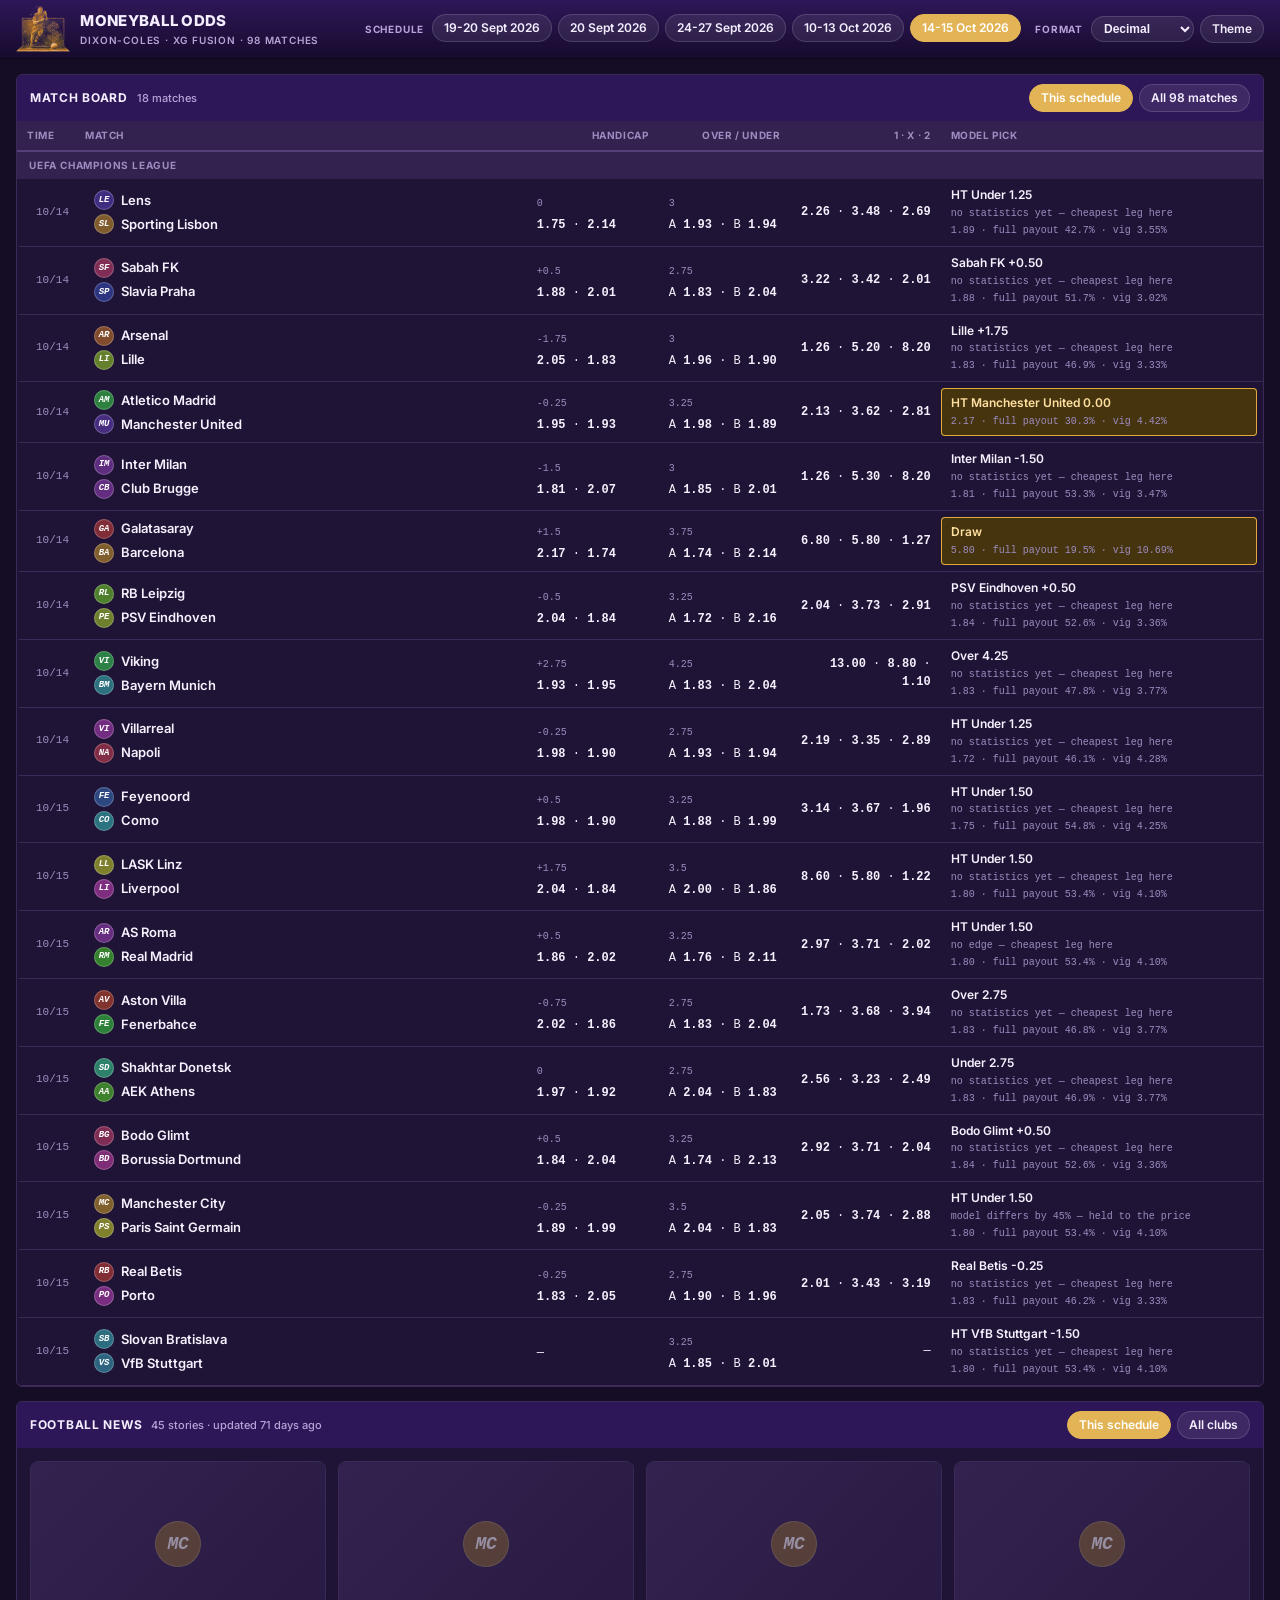
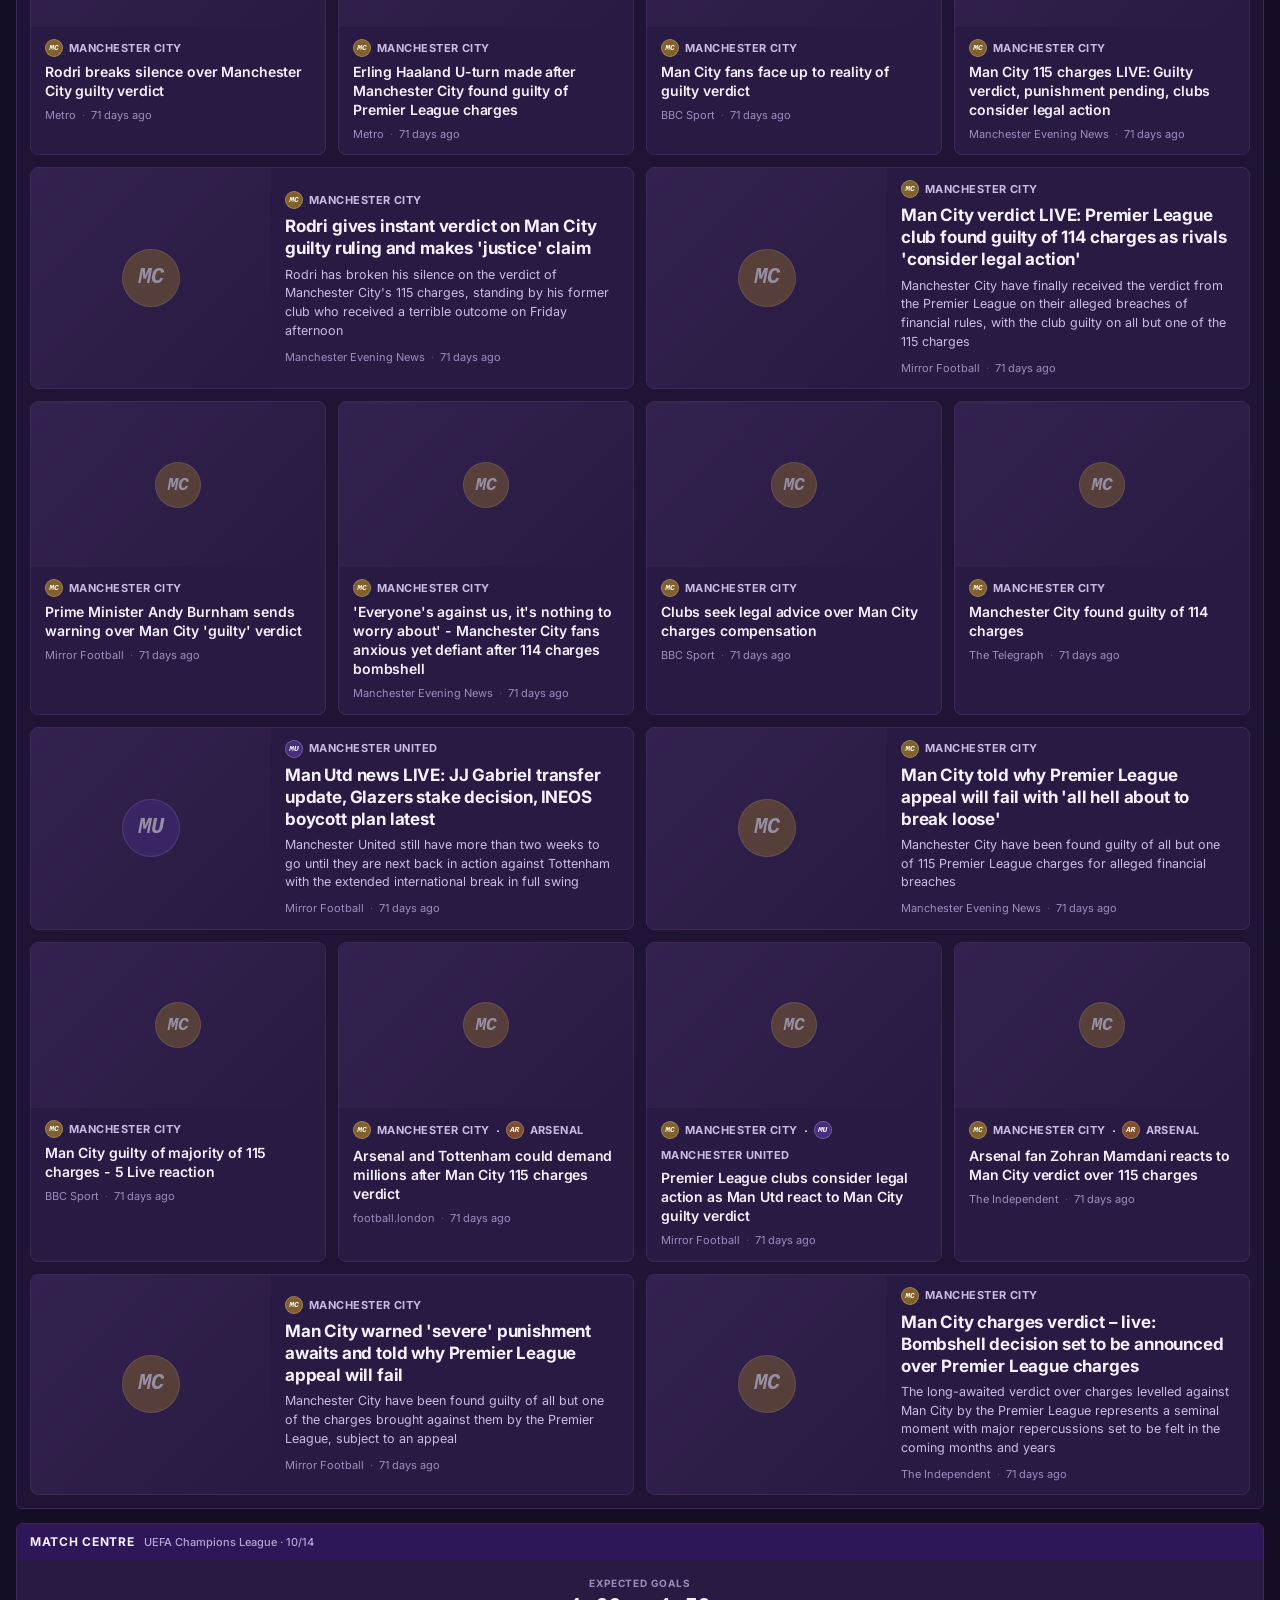
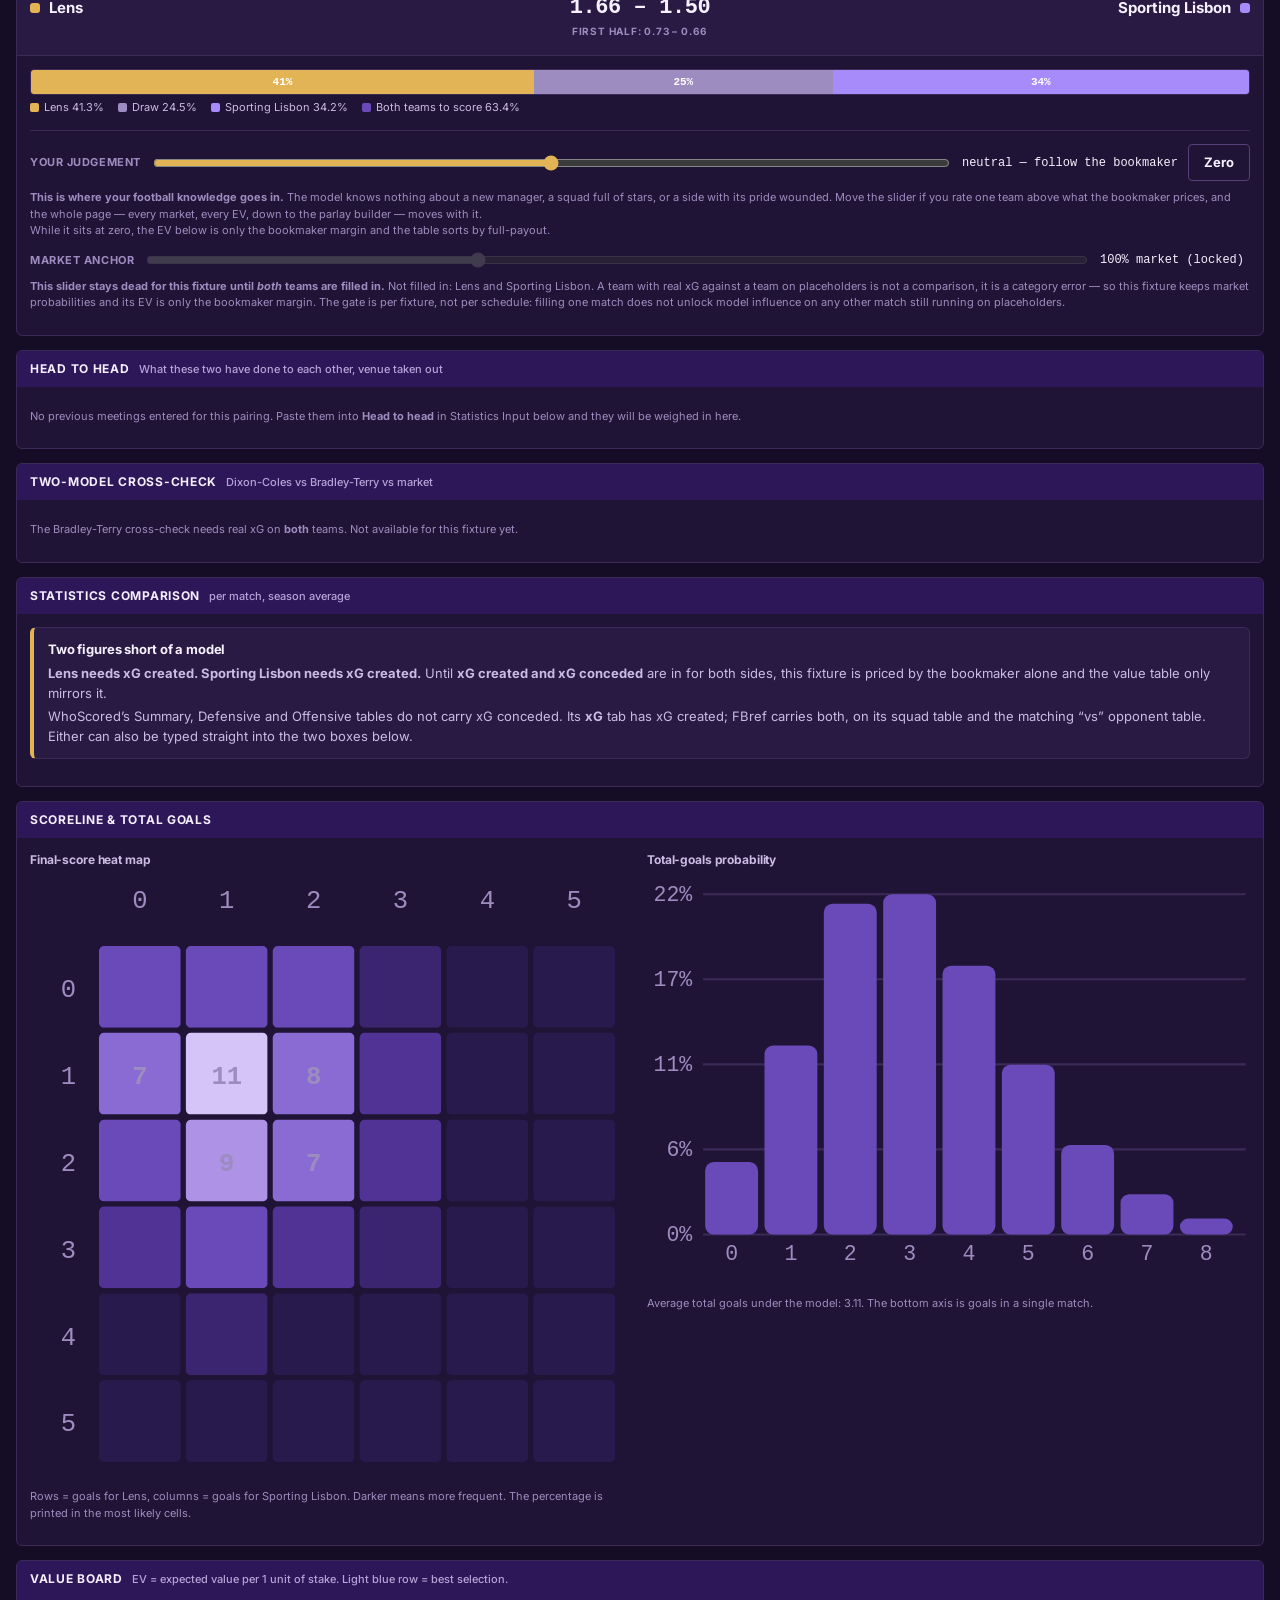
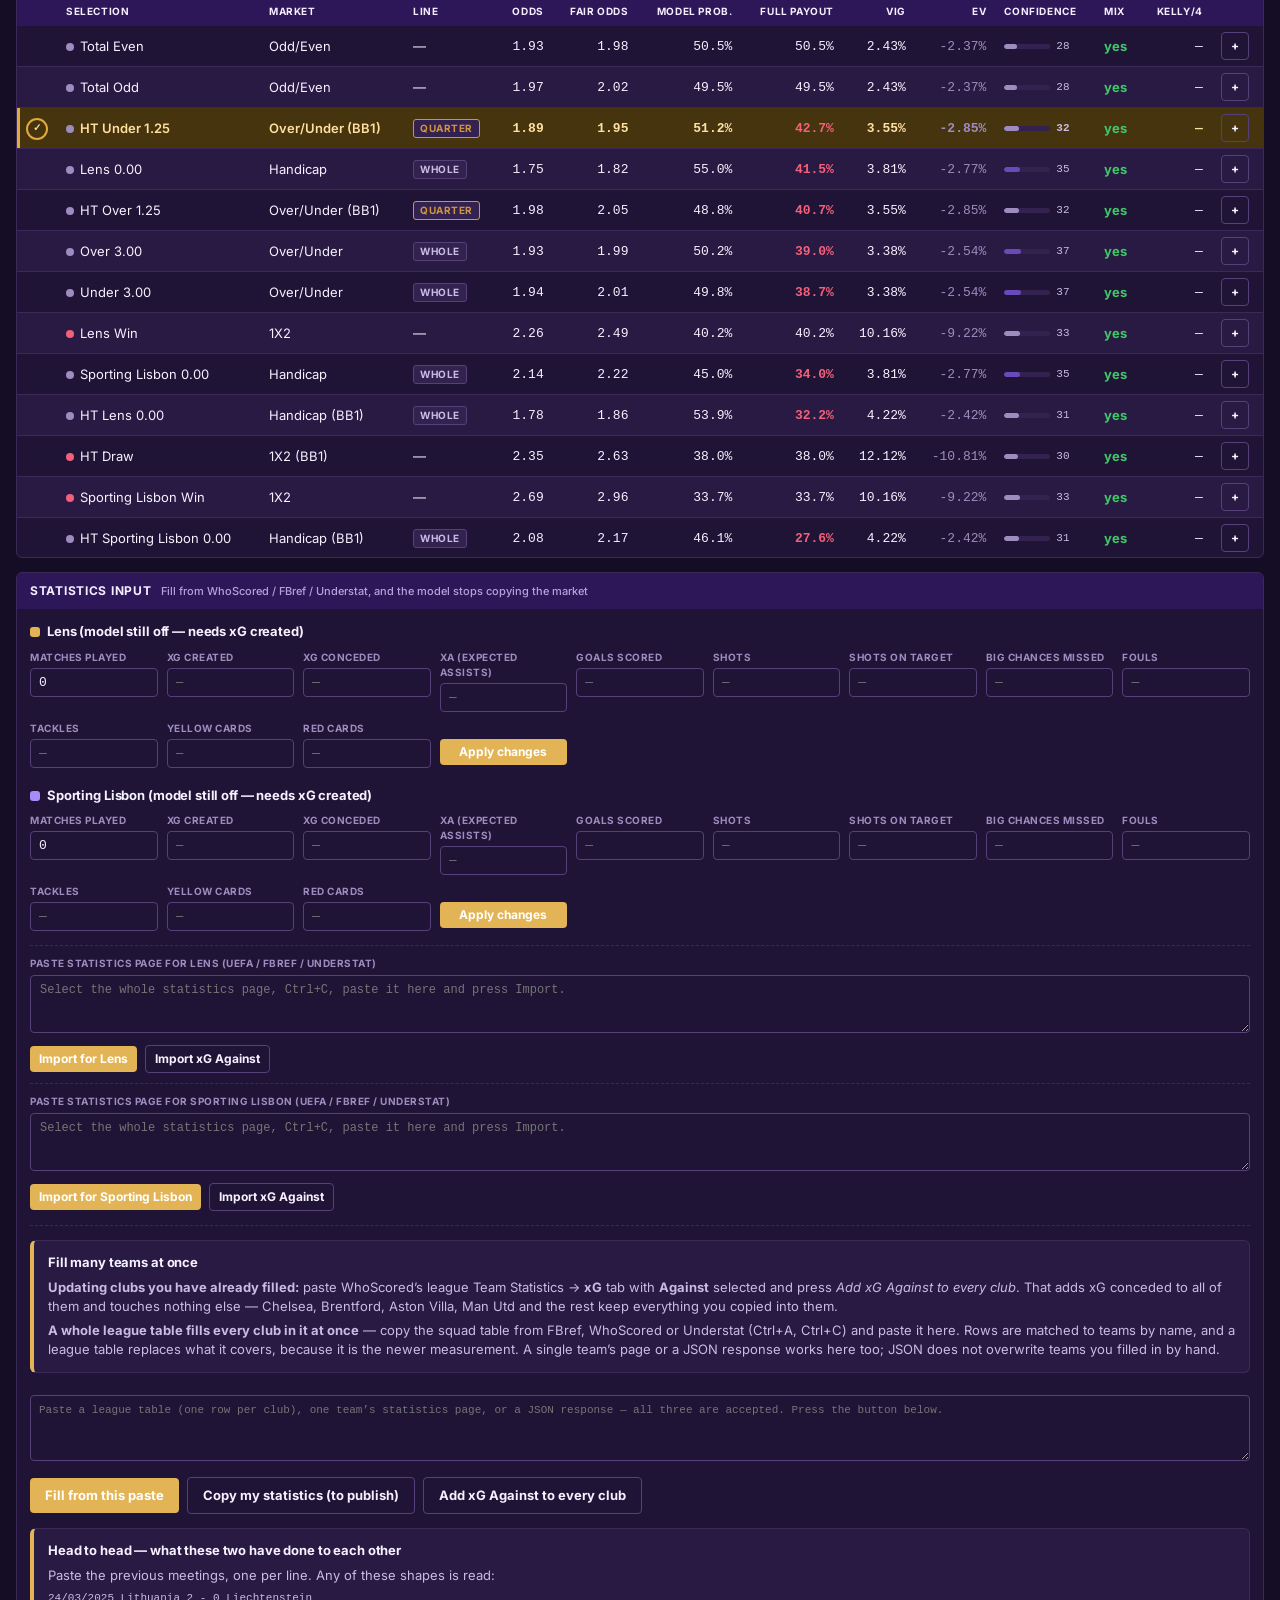
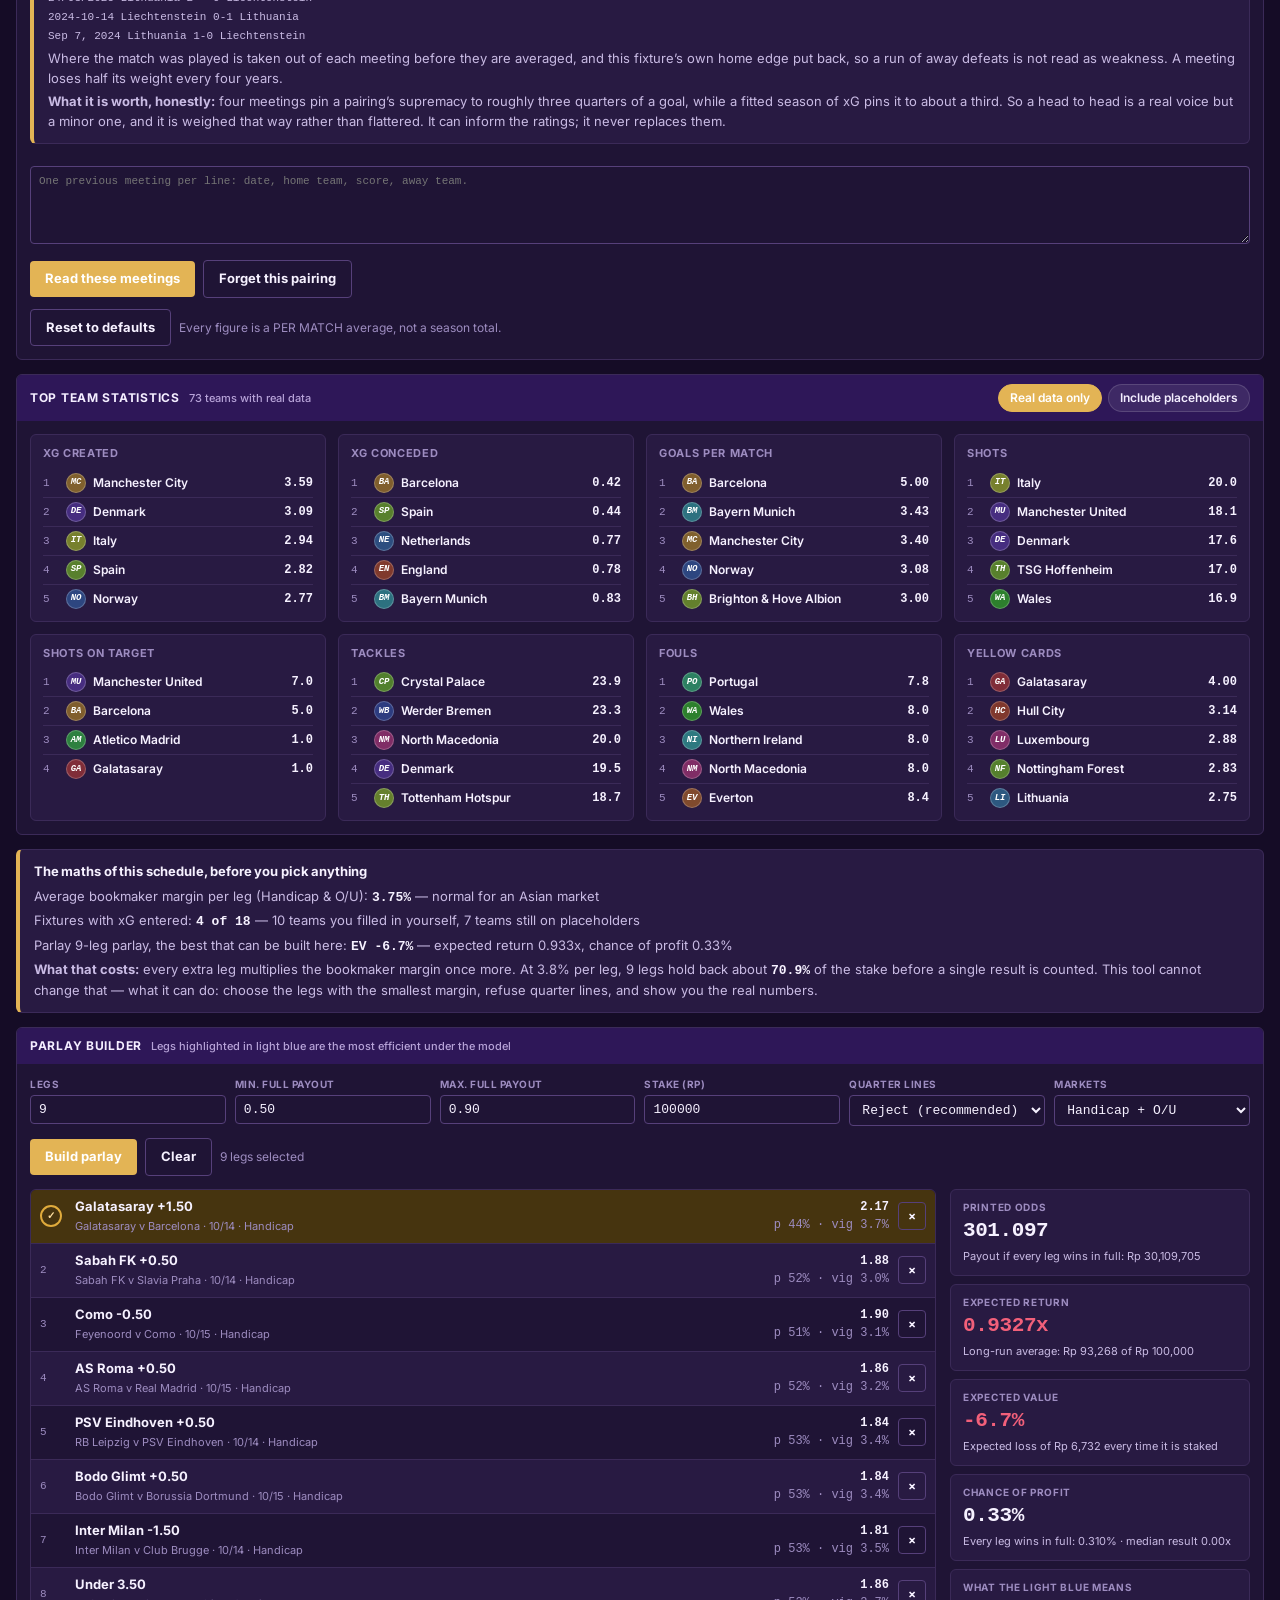
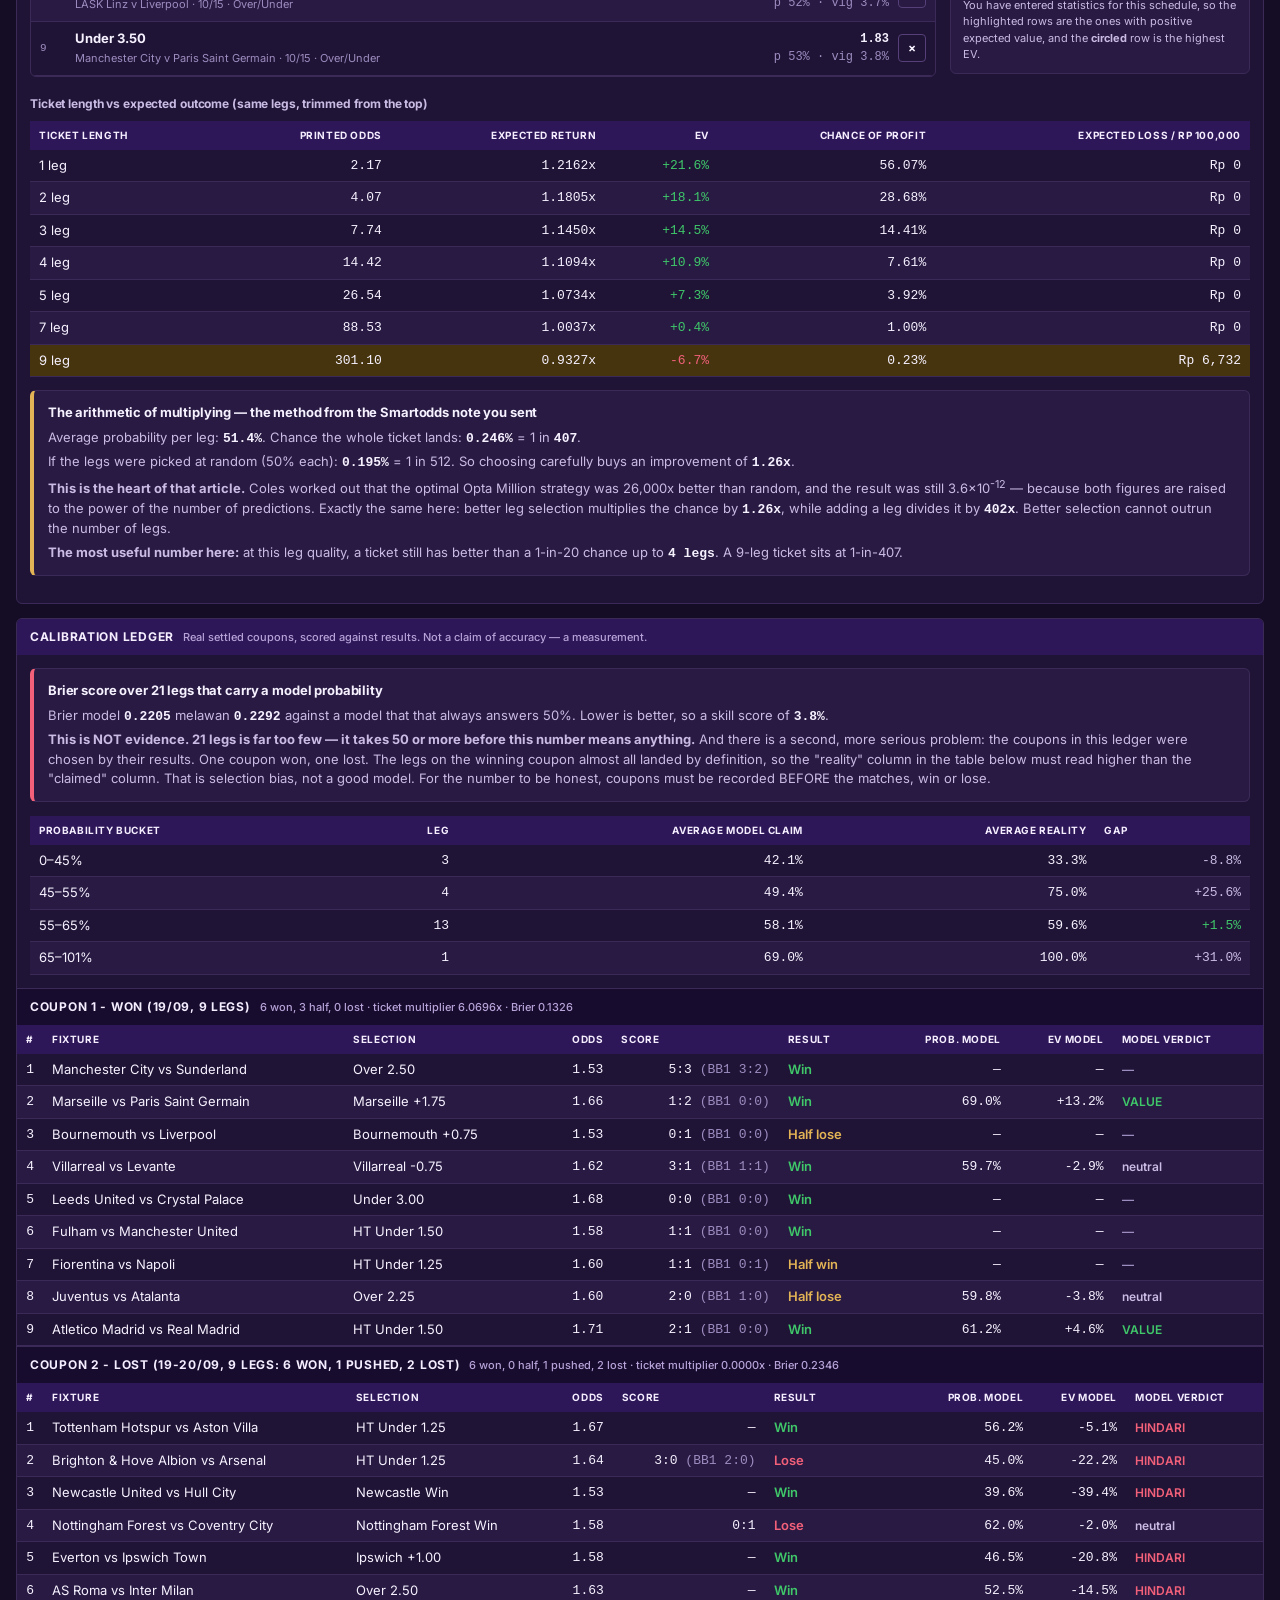
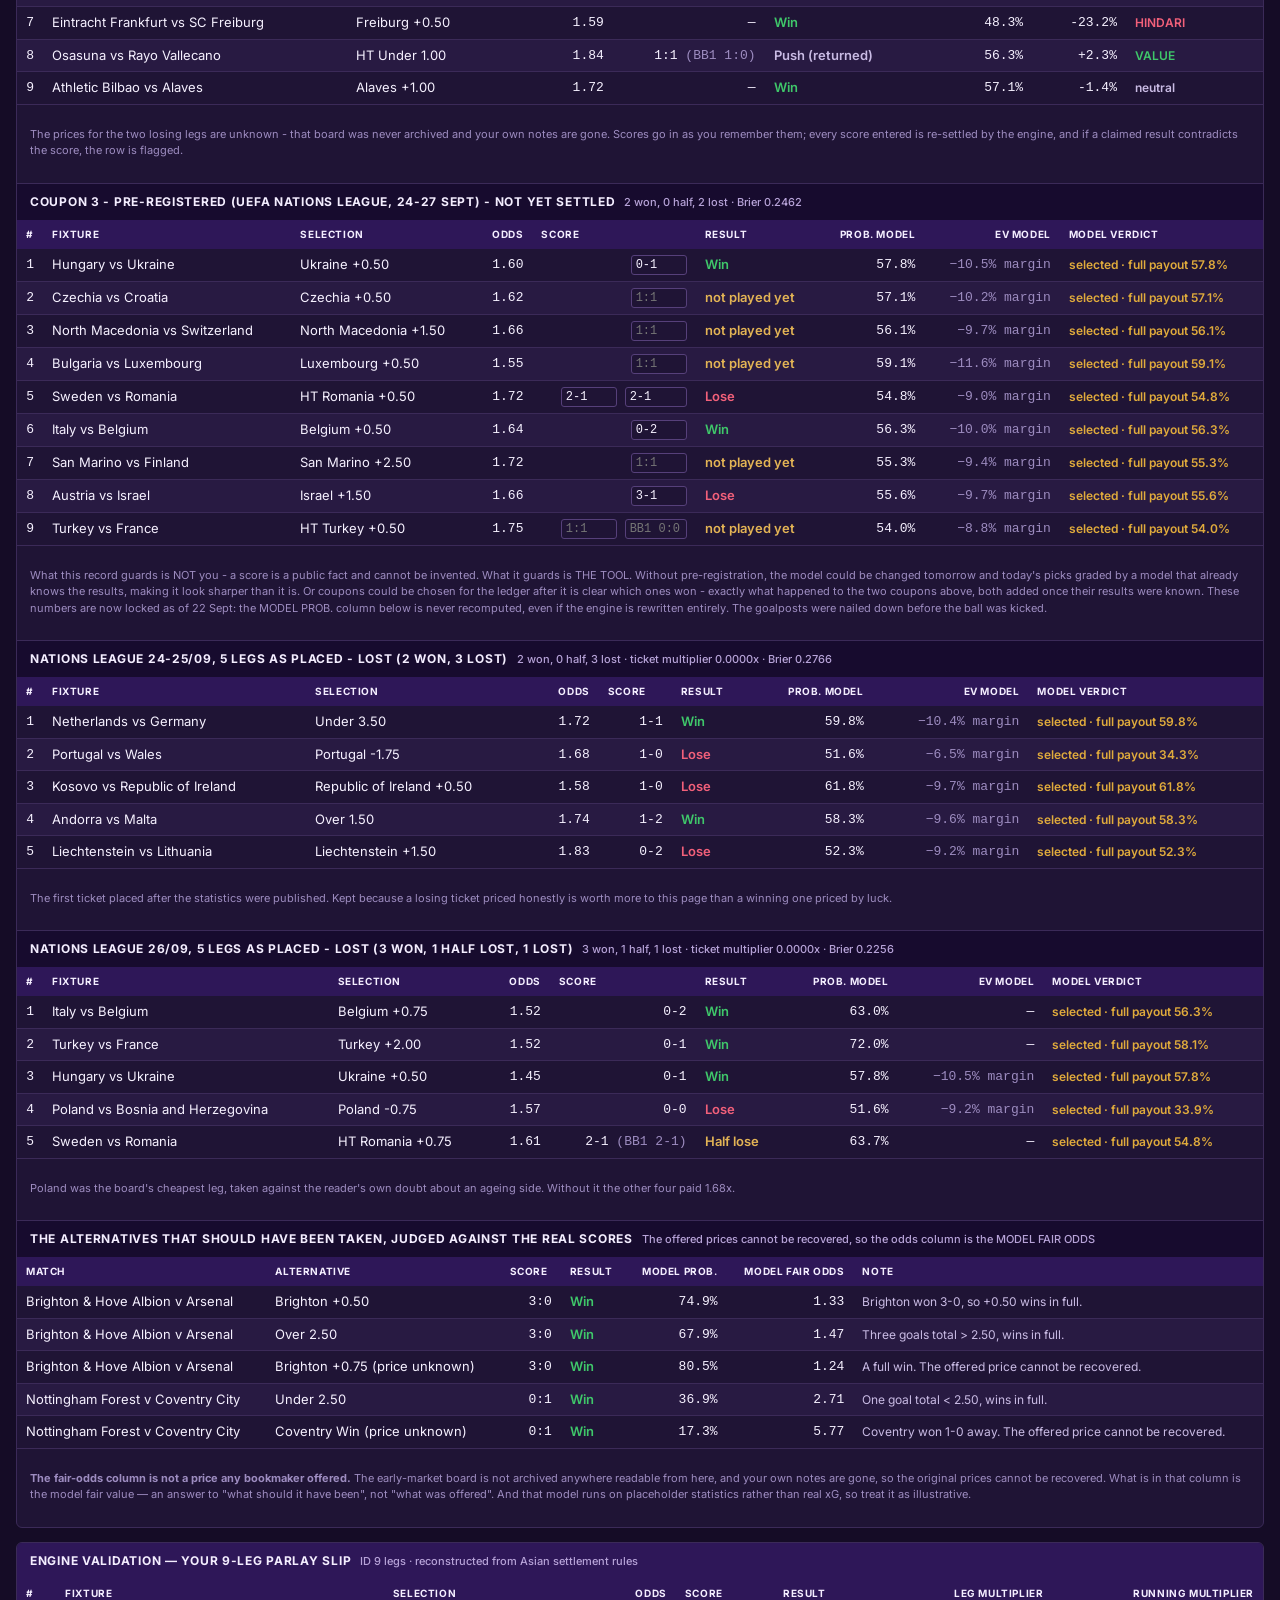
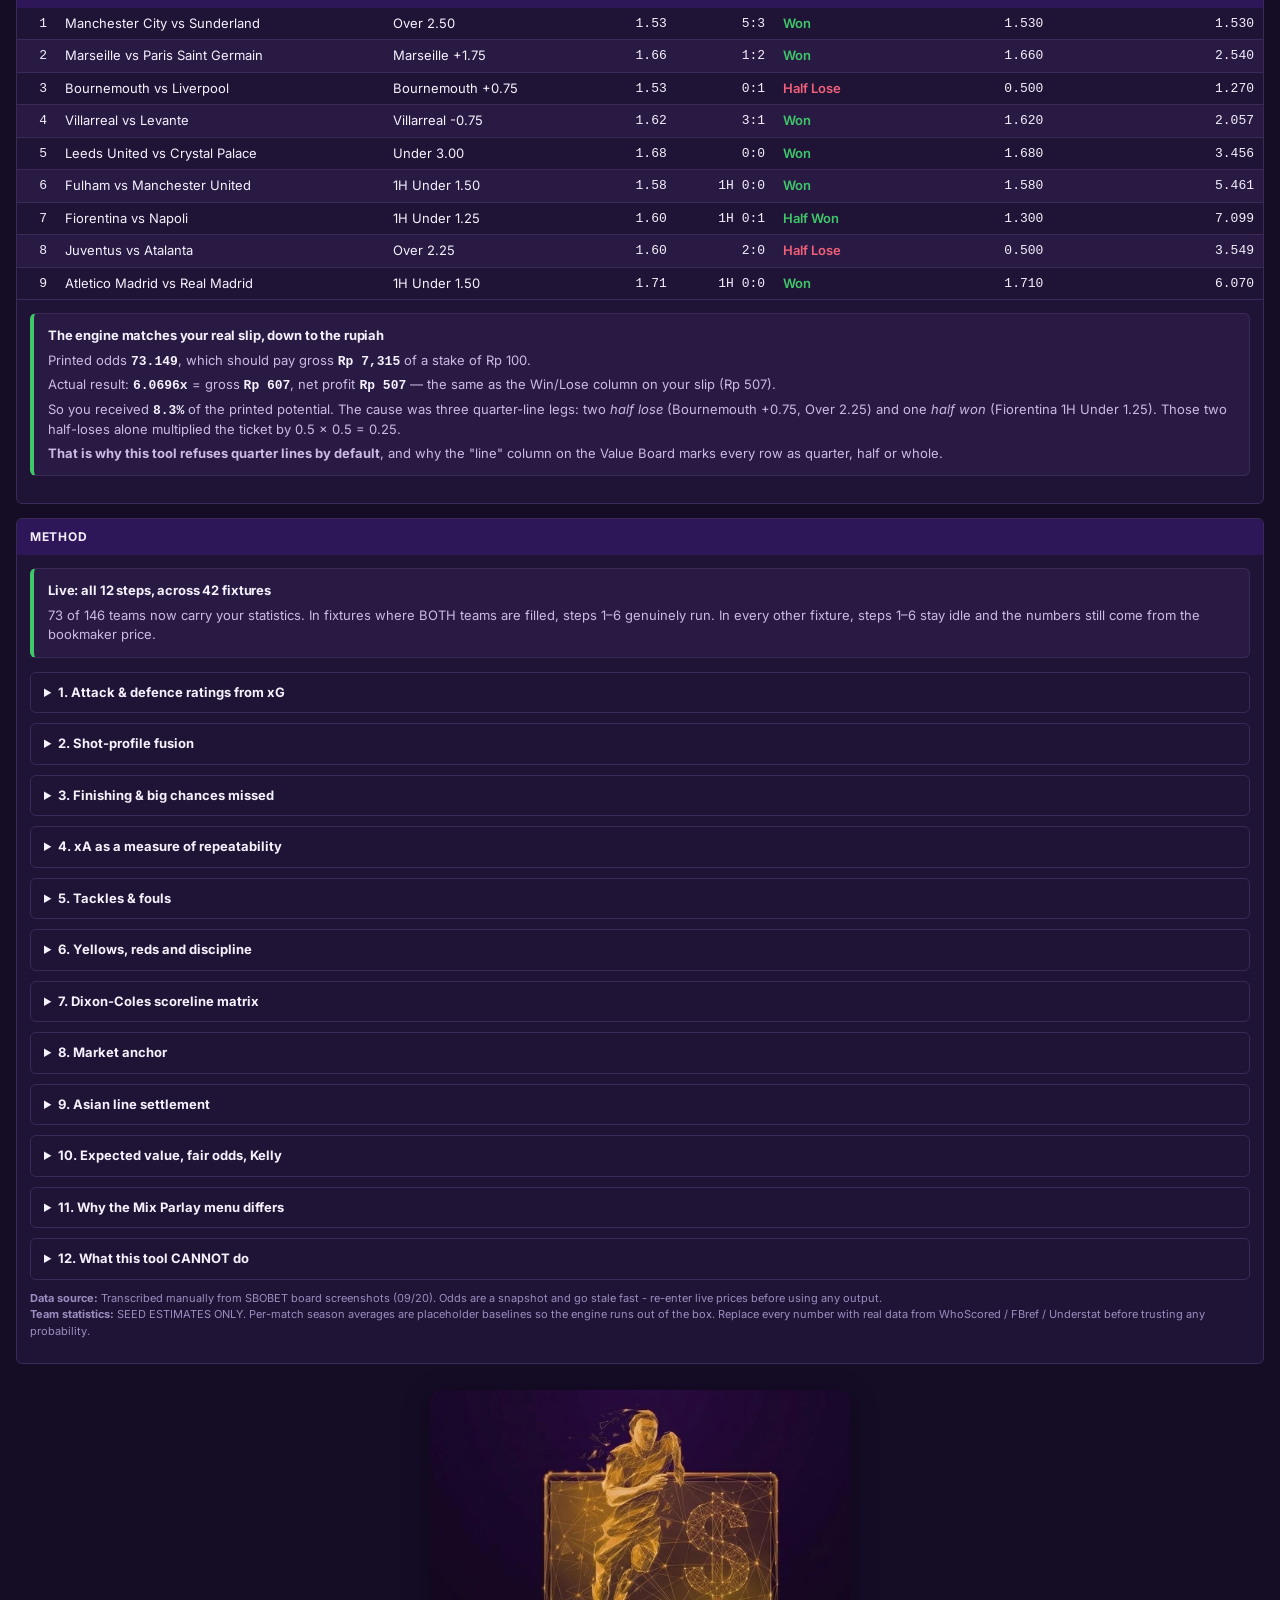
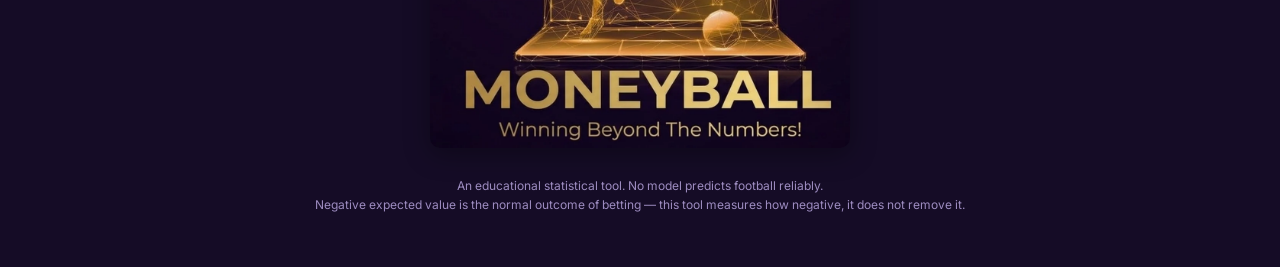
==== moneyball.html @ c2e46b4c "Record the 26 September results: the ticket as placed, and three frozen legs Five legs, 3 won, 1 hal" ====
<!DOCTYPE html>
<html lang="en" data-theme="dark">
<head>
<meta charset="UTF-8" />
<meta name="viewport" content="width=device-width, initial-scale=1.0" />
<title>Moneyball Odds</title>
<meta name="description" content="Football odds analysis with a Dixon-Coles model: expected goals, expected assists, shots, big chances missed, fouls, tackles and cards turned into probabilities, expected value and parlay simulation." />
<link rel="icon" href="assets/brand/favicon.ico" sizes="any" />
<link rel="icon" type="image/png" sizes="32x32" href="assets/brand/moneyball-mark-32.png" />
<link rel="icon" type="image/png" sizes="180x180" href="assets/brand/moneyball-mark-180.png" />
<link rel="apple-touch-icon" href="assets/brand/moneyball-mark-180.png" />
<meta name="theme-color" content="#2e1758" />
<link rel="preconnect" href="https://fonts.googleapis.com" />
<link rel="preconnect" href="https://fonts.gstatic.com" crossorigin />
<link href="https://fonts.googleapis.com/css2?family=Inter:wght@400;500;600;700;800&display=swap" rel="stylesheet" />
<meta name="build" content="7c43528-213622" />
<link rel="stylesheet" href="css/moneyball.css?v=7c43528-213622" />
</head>
<body>

<header class="topbar">
  <div class="topbar-inner">
    <a class="brand" href="moneyball.html">
      <img class="brand-logo" src="assets/brand/moneyball-mark-150.png"
           srcset="assets/brand/moneyball-mark-150.png 150w, assets/brand/moneyball-mark-300.png 300w"
           sizes="54px" width="150" height="127" alt="Moneyball" />
      <span class="brand-text">Moneyball Odds<small id="brand-sub">Dixon-Coles &middot; xG fusion</small></span>
    </a>
    <div class="topbar-spacer"></div>
    <div class="chip-row chip-row-scroll">
      <span class="chip-label">Schedule</span>
      <span id="slate-chips" class="chip-strip"></span>
    </div>
    <div class="chip-row">
      <span class="chip-label">Format</span>
      <select id="odds-format" class="chip" style="padding:4px 8px" aria-label="Format odds">
        <option value="decimal">Decimal</option>
        <option value="indo">Indo</option>
        <option value="malay">Malay</option>
        <option value="hk">Hong Kong</option>
        <option value="american">American</option>
      </select>
      <button class="chip" id="theme-toggle" type="button">Theme</button>
    </div>
  </div>
</header>

<main class="wrap">

  <!-- =================== wide board =================== -->
  <section class="panel" id="board-panel">
    <div class="panel-head">
      Match Board <span class="sub" id="board-count"></span>
      <span class="board-tools" id="board-tools"></span>
    </div>
    <div class="board-scroll"><div class="board" id="board"></div></div>
  </section>

  <!-- =================== football news =================== -->
  <section class="panel" id="news-panel">
    <div class="panel-head">
      Football News <span class="sub" id="news-sub"></span>
      <span class="board-tools" id="news-tools"></span>
    </div>
    <div class="panel-body"><div id="news-body"></div></div>
  </section>

  <!-- =================== match centre =================== -->
  <!-- The narrow fixture list that used to sit here duplicated the wide
       board above it row for row, while taking half the width away from the
       match centre. The board is the way in now. -->
  <div id="mc-block">
    <div>
      <section class="panel">
        <div class="panel-head">
          Match Centre
          <span class="sub" id="mc-sub"></span>
        </div>
        <div id="mc-head" class="mc-head"></div>
        <div class="panel-body">
          <div id="mc-prob"></div>
          <div class="slider-row" style="margin-top:14px;padding-top:13px;border-top:1px solid var(--border)">
            <label for="tilt" style="font-size:11px;font-weight:700;text-transform:uppercase;letter-spacing:.05em;color:var(--text-muted)">
              Your judgement
            </label>
            <input id="tilt" type="range" min="-25" max="25" step="1" value="0" />
            <span id="tilt-val" style="font-family:var(--mono);font-size:12px;min-width:210px"></span>
            <button class="btn ghost btn-sm" id="tilt-reset" type="button">Zero</button>
          </div>
          <p class="stat-note" id="tilt-note"></p>

          <div class="slider-row" style="margin-top:10px">
            <label for="mw" style="font-size:11px;font-weight:700;text-transform:uppercase;letter-spacing:.05em;color:var(--text-muted)">
              Market anchor
            </label>
            <input id="mw" type="range" min="0" max="100" step="5" value="35" />
            <span id="mw-val" style="font-family:var(--mono);font-size:12px;min-width:150px"></span>
          </div>
          <p class="stat-note" id="mw-note"></p>
        </div>
      </section>

      <section class="panel">
        <div class="panel-head">
          Head To Head
          <span class="sub">What these two have done to each other, venue taken out</span>
        </div>
        <div class="panel-body" id="mc-h2h"></div>
      </section>

      <section class="panel">
        <div class="panel-head">
          Two-Model Cross-Check
          <span class="sub">Dixon-Coles vs Bradley-Terry vs market</span>
        </div>
        <div class="panel-body" id="mc-cross"></div>
      </section>

      <section class="panel">
        <div class="panel-head">Statistics Comparison <span class="sub">per match, season average</span></div>
        <div class="panel-body">
          <div id="mc-stats"></div>
          <div id="mc-stats-table"></div>
        </div>
      </section>

      <section class="panel">
        <div class="panel-head">Scoreline &amp; Total Goals</div>
        <div class="panel-body">
          <div class="grid-split">
            <div>
              <h4 style="font-size:12px;margin-bottom:8px;color:var(--text-secondary)">Final-score heat map</h4>
              <div class="chart-wrap" id="mc-heat"></div>
            </div>
            <div>
              <h4 style="font-size:12px;margin-bottom:8px;color:var(--text-secondary)">Total-goals probability</h4>
              <div class="chart-wrap" id="mc-totals"></div>
            </div>
          </div>
        </div>
      </section>

      <section class="panel">
        <div class="panel-head">
          Value Board
          <span class="sub">EV = expected value per 1 unit of stake. Light blue row = best selection.</span>
        </div>
        <div class="table-scroll" id="mc-value"></div>
      </section>

      <section class="panel" id="stat-section">
        <div class="panel-head">Statistics Input <span class="sub">Fill from WhoScored / FBref / Understat, and the model stops copying the market</span></div>
        <div class="panel-body" id="mc-form"></div>
      </section>
    </div>
  </div>


  <!-- =================== top team statistics =================== -->
  <section class="panel" id="tt-panel">
    <div class="panel-head">
      Top Team Statistics <span class="sub" id="tt-sub"></span>
      <span class="board-tools" id="tt-tools"></span>
    </div>
    <div class="panel-body"><div id="tt-body"></div></div>
  </section>

  <!-- =================== honest headline =================== -->
  <div id="reality" class="notice bad" role="status"></div>

  <!-- =================== auto parlay =================== -->
  <section class="panel">
    <div class="panel-head">
      Parlay Builder
      <span class="sub" id="parlay-sub">Legs highlighted in light blue are the most efficient under the model</span>
    </div>
    <div class="panel-body">
      <div class="form-grid" style="margin-bottom:12px">
        <div class="field">
          <label for="p-legs">Legs</label>
          <input id="p-legs" type="number" min="1" max="14" step="1" value="9" />
        </div>
        <div class="field">
          <label for="p-minprob" title="The chance a leg pays FULL ODDS. Pushes and half results do not count.">Min. full payout</label>
          <input id="p-minprob" type="number" min="0.3" max="0.95" step="0.01" value="0.50" />
        </div>
        <div class="field">
          <label for="p-maxprob" title="Upper bound on full-payout chance - legs priced too short are not worth taking.">Max. full payout</label>
          <input id="p-maxprob" type="number" min="0.4" max="0.99" step="0.01" value="0.90" />
        </div>
        <div class="field">
          <label for="p-stake">Stake (Rp)</label>
          <input id="p-stake" type="number" min="1000" step="1000" value="100000" />
        </div>
        <div class="field">
          <label for="p-quarter">Quarter lines</label>
          <select id="p-quarter">
            <option value="0">Reject (recommended)</option>
            <option value="1">Allow</option>
          </select>
        </div>
        <div class="field">
          <label for="p-kinds">Markets</label>
          <select id="p-kinds">
            <option value="ah,ou">Handicap + O/U</option>
            <option value="ah">Handicap only</option>
            <option value="ou">Over/Under only</option>
            <option value="ah,ou,x12">Add 1X2 (high vig)</option>
          </select>
        </div>
      </div>
      <div class="btn-row">
        <button class="btn" id="p-build" type="button">Build parlay</button>
        <button class="btn ghost" id="p-clear" type="button">Clear</button>
        <span id="p-count" style="font-size:12px;color:var(--text-muted)"></span>
      </div>
      <div class="tray" style="margin-top:13px">
        <div style="border:1px solid var(--border);border-radius:6px;overflow:hidden">
          <div id="p-legs-list"></div>
        </div>
        <div id="p-kpis"></div>
      </div>
      <div id="p-ladder" style="margin-top:13px"></div>
    </div>
  </section>


  <!-- =================== calibration ledger =================== -->
  <section class="panel">
    <div class="panel-head">
      Calibration Ledger
      <span class="sub">Real settled coupons, scored against results. Not a claim of accuracy &mdash; a measurement.</span>
    </div>
    <div class="panel-body" id="calib-summary"></div>
    <div id="calib-coupons"></div>
  </section>

  <!-- =================== slip validation =================== -->
  <section class="panel">
    <div class="panel-head">Engine Validation &mdash; your 9-leg parlay slip <span class="sub" id="slip-sub"></span></div>
    <div class="table-scroll" id="slip-table"></div>
    <div class="panel-body" id="slip-note"></div>
  </section>

  <!-- =================== methodology =================== -->
  <section class="panel">
    <div class="panel-head">Method</div>
    <div class="panel-body" id="method"></div>
  </section>

  <footer class="site-foot">
    <img class="foot-logo" src="assets/brand/moneyball-logo.webp"
         width="1100" height="936" loading="lazy" decoding="async"
         alt="Moneyball - Winning Beyond The Numbers" />
    <p class="foot">
      An educational statistical tool. No model predicts football reliably.<br />
      Negative expected value is the normal outcome of betting &mdash; this tool measures how negative, it does not remove it.
    </p>
  </footer>
</main>

<div class="tip" id="tip" role="tooltip" aria-hidden="true"></div>

<script src="js/moneyball-engine.js?v=7c43528-213622"></script>
<script src="js/moneyball-app.js?v=7c43528-213622"></script>
</body>
</html>
---- css/moneyball.css ----
/* ===========================================================================
   MONEYBALL ODDS - WhoScored-style analysis board
   Palette: the brand's own purple and gold. The two categorical slots are
   gold (home) and violet (away); the highlighter that marks the model's pick
   is gold, because gold is what the mark is made of. Status colours stay
   green/red: they mean good and bad, not Moneyball, and a brand must not
   repaint a warning. Dark is the default, since the logo is a dark purple
   piece and the page is meant to look like it.
   =========================================================================== */
:root {
  color-scheme: dark;
  /* surfaces */
  --bg:            #150c26;
  --surface-1:     #1f1435;
  --surface-2:     #281a42;
  --surface-3:     #33224f;
  --chrome:        #2e1758;
  --chrome-2:      #170b2e;
  --chrome-text:   #f4eeff;
  --chrome-muted:  #b7a3d8;
  --border:        #3b2a58;
  --border-strong: #56407a;
  /* ink */
  --text-primary:   #f6f1ff;
  --text-secondary: #c9bbe4;
  --text-muted:     #9d8cc0;
  /* categorical: home = gold, away = violet */
  --series-home:  #e3b455;
  --series-away:  #a78bfa;
  --series-home-soft: #4a3a12;
  --series-away-soft: #322554;
  /* sequential violet ramp (heatmap) */
  --seq-100: #291a4d; --seq-200: #3b2570; --seq-300: #503394;
  --seq-400: #6a49b8; --seq-500: #8a6bd4; --seq-600: #ad92e6; --seq-700: #d5c4f7;
  /* status (reserved - never a series colour) */
  --good:     #3fc76a;
  --warning:  #e3b455;
  --serious:  #cf9440;
  --critical: #f2607a;
  /* the highlighter for top picks: gold, the brand's own */
  --hl-wash:   #46340f;
  --hl-edge:   #e0ab3c;
  --hl-ink:    #ffe0a0;
  --radius: 6px;
  --mono: ui-monospace, SFMono-Regular, "SF Mono", Menlo, Consolas, monospace;
  --sans: Inter, -apple-system, BlinkMacSystemFont, "Segoe UI", Roboto, sans-serif;
}

/* The light variant is the same brand in daylight, not a different one:
   the bar stays deep purple, the highlighter stays gold, and the gold is
   darkened until it can be read on white. */
:root[data-theme="light"] {
  color-scheme: light;
  --bg:            #f4f0fa;
  --surface-1:     #ffffff;
  --surface-2:     #faf7ff;
  --surface-3:     #f0e9fa;
  --chrome:        #2e1758;
  --chrome-2:      #170b2e;
  --chrome-text:   #f4eeff;
  --chrome-muted:  #b7a3d8;
  --border:        #e0d6ef;
  --border-strong: #c3b2dd;
  --text-primary:   #1c1130;
  --text-secondary: #55466e;
  --text-muted:     #7e6f97;
  --series-home:  #916a10;
  --series-away:  #6d28d9;
  --series-home-soft: #fbf0d4;
  --series-away-soft: #ece3fd;
  --seq-100: #ece3fd; --seq-200: #d5c4f7; --seq-300: #ad92e6;
  --seq-400: #8a6bd4; --seq-500: #6a49b8; --seq-600: #503394; --seq-700: #3b2570;
  --good:     #0f9d3a;
  --warning:  #b8860b;
  --serious:  #a9701e;
  --critical: #d03b52;
  --hl-wash:   #fcf1d6;
  --hl-edge:   #b8860b;
  --hl-ink:    #5f430a;
}

/* Someone whose machine asks for light gets it, unless they have chosen
   dark here themselves. */
@media (prefers-color-scheme: light) {
  :root:not([data-theme="dark"]) {
    color-scheme: light;
    --bg:#f4f0fa; --surface-1:#ffffff; --surface-2:#faf7ff; --surface-3:#f0e9fa;
    --chrome:#2e1758; --chrome-2:#170b2e; --chrome-text:#f4eeff; --chrome-muted:#b7a3d8;
    --border:#e0d6ef; --border-strong:#c3b2dd;
    --text-primary:#1c1130; --text-secondary:#55466e; --text-muted:#7e6f97;
    --series-home:#916a10; --series-away:#6d28d9;
    --series-home-soft:#fbf0d4; --series-away-soft:#ece3fd;
    --seq-100:#ece3fd; --seq-200:#d5c4f7; --seq-300:#ad92e6;
    --seq-400:#8a6bd4; --seq-500:#6a49b8; --seq-600:#503394; --seq-700:#3b2570;
    --good:#0f9d3a; --warning:#b8860b; --serious:#a9701e; --critical:#d03b52;
    --hl-wash:#fcf1d6; --hl-edge:#b8860b; --hl-ink:#5f430a;
  }
}

* { box-sizing: border-box; }
html { -webkit-text-size-adjust: 100%; }
body {
  margin: 0; background: var(--bg); color: var(--text-primary);
  font: 400 14px/1.5 var(--sans); overflow-x: hidden;
}
h1,h2,h3,h4 { margin: 0; font-weight: 700; letter-spacing: -0.01em; }
a { color: var(--series-home); }
button { font: inherit; }

/* ------------------------------------------------------------- chrome --- */
.topbar {
  background: linear-gradient(180deg, var(--chrome) 0%, var(--chrome-2) 100%);
  color: var(--chrome-text); position: sticky; top: 0; z-index: 40;
  box-shadow: 0 1px 0 rgba(0,0,0,.35);
}
.topbar-inner {
  max-width: 1360px; margin: 0 auto; padding: 5px 16px;
  display: flex; align-items: center; gap: 14px; min-height: 58px; flex-wrap: wrap;
}
.brand { display: flex; align-items: center; gap: 10px; font-weight: 800; font-size: 15px;
  letter-spacing: .02em; text-transform: uppercase; color: inherit; text-decoration: none; }
/* The drawn mark alone up here, not the full piece: at this size the
   lettering in the artwork would be a smudge, and a header has to be
   readable. So the mark carries the picture and the wordmark beside it stays
   as type.
   The purple behind the drawing has been keyed out, so what sits on the bar
   is the gold and nothing else - no tile, no rounded box, no edge. The bar
   is deep purple in both themes, which is the one background this gold was
   drawn for, so it never has to hold up against white. */
.brand-logo {
  height: 46px; width: auto; display: block;
  flex: 0 0 auto;
}
.brand-text { display: block; }
.brand small { display:block; font-size:10px; font-weight:600; letter-spacing:.08em;
  color: var(--chrome-muted); text-transform: uppercase; }
.topbar-spacer { flex: 1; }
.chip-row { display: flex; gap: 6px; align-items: center; flex-wrap: wrap; }
.chip {
  background: rgba(255,255,255,.08); color: var(--chrome-text);
  border: 1px solid rgba(255,255,255,.14); border-radius: 999px;
  padding: 4px 11px; font-size: 12px; font-weight: 600; cursor: pointer;
  white-space: nowrap;
}
.chip:hover { background: rgba(255,255,255,.16); }
.chip[aria-pressed="true"] { background: var(--series-home); border-color: var(--series-home); color:#fff; }
.chip-label { font-size: 10px; text-transform: uppercase; letter-spacing: .08em;
  color: var(--chrome-muted); font-weight: 700; margin-right: 2px; }

/* The schedule chips wrapped onto three or four lines on a phone, turning
   the header into a thick block before a single match was visible. They now
   sit in one row that scrolls sideways - the strip moves, the page does
   not - with the label pinned so it stays readable while scrolling. */
.chip-row-scroll { flex-wrap: nowrap; min-width: 0; }
.chip-row-scroll .chip-label { flex: 0 0 auto; }
.chip-strip {
  display: flex; gap: 6px; align-items: center;
  flex-wrap: nowrap;
  overflow-x: auto; overscroll-behavior-x: contain;
  scrollbar-width: none;
  -webkit-overflow-scrolling: touch;
  scroll-snap-type: x proximity;
  min-width: 0;
  padding-bottom: 2px;
}
.chip-strip::-webkit-scrollbar { display: none; }
.chip-strip > .chip { flex: 0 0 auto; scroll-snap-align: start; }

/* ------------------------------------------------------------- layout --- */
.wrap { max-width: 1360px; margin: 0 auto; padding: 16px; }
.panel {
  background: var(--surface-1); border: 1px solid var(--border);
  border-radius: var(--radius); margin-bottom: 14px; overflow: hidden;
}
.panel-head {
  background: var(--chrome); color: var(--chrome-text);
  padding: 9px 13px; font-size: 12px; font-weight: 700;
  text-transform: uppercase; letter-spacing: .06em;
  display: flex; align-items: center; gap: 9px; flex-wrap: wrap;
}
.panel-head .sub { font-weight: 500; text-transform: none; letter-spacing: 0;
  color: var(--chrome-muted); font-size: 11px; }
.panel-body { padding: 13px; }
.grid-2 { display: grid; grid-template-columns: 320px 1fr; gap: 14px; align-items: start; }
/* Grid and flex children default to min-width:auto, so a scroll container
   inside one grows to its content width instead of scrolling. Every such
   child needs min-width:0 or wide tables push the whole page sideways. */
.grid-2 > *, .tray > * { min-width: 0; }
.panel, .panel-body { min-width: 0; }
@media (max-width: 900px) { .grid-2 { grid-template-columns: 1fr; } }
/* the two-up chart row collapses on narrow screens */
.grid-split { display: grid; grid-template-columns: 1fr 1fr; gap: 14px; align-items: start; }
.grid-split > * { min-width: 0; }
@media (max-width: 720px) { .grid-split { grid-template-columns: 1fr; } }

/* -------------------------------------------------------------- notice -- */
.notice {
  border-left: 4px solid var(--warning); background: var(--surface-2);
  padding: 12px 14px; border-radius: var(--radius); margin-bottom: 14px;
  border-top: 1px solid var(--border); border-right: 1px solid var(--border);
  border-bottom: 1px solid var(--border);
}
.notice.bad { border-left-color: var(--critical); }
.notice.ok  { border-left-color: var(--good); }
.notice h3 { font-size: 13px; margin-bottom: 5px; display:flex; align-items:center; gap:7px; }
.notice p { margin: 4px 0 0; font-size: 13px; color: var(--text-secondary); }
.notice .fig { font-family: var(--mono); font-weight: 700; color: var(--text-primary); }

/* ------------------------------------------------------- fixture list -- */
.fx-list { max-height: 640px; overflow-y: auto; }
.fx-group { background: var(--surface-3); padding: 6px 12px; font-size: 10px;
  font-weight: 800; text-transform: uppercase; letter-spacing: .08em;
  color: var(--text-secondary); position: sticky; top: 0; z-index: 2;
  border-bottom: 1px solid var(--border); }
.fx-row {
  display: grid; grid-template-columns: 44px 1fr auto; gap: 9px; align-items: center;
  padding: 8px 12px; border-bottom: 1px solid var(--border); cursor: pointer;
  background: none; border-left: 3px solid transparent; width: 100%; text-align: left;
  color: inherit; font: inherit;
}
.fx-row:hover { background: var(--surface-2); }
.fx-row[aria-current="true"] { background: var(--hl-wash); border-left-color: var(--hl-edge); }
.fx-time { font-family: var(--mono); font-size: 11px; color: var(--text-muted); }
.fx-teams { font-size: 13px; font-weight: 600; line-height: 1.35; }
.fx-teams em { font-style: normal; color: var(--text-muted); font-weight: 400; }
.fx-badge { font-family: var(--mono); font-size: 11px; font-weight: 700;
  padding: 2px 6px; border-radius: 4px; background: var(--surface-3);
  color: var(--text-secondary); white-space: nowrap; }
.fx-badge.prime { background: var(--hl-wash); color: var(--hl-ink); }

/* --------------------------------------------------------- match centre - */
.mc-head { display: grid; grid-template-columns: 1fr auto 1fr; gap: 12px;
  align-items: center; padding: 16px 13px; background: var(--surface-2);
  border-bottom: 1px solid var(--border); }
.mc-team { display: flex; align-items: center; gap: 9px; font-weight: 700; font-size: 15px; }
.mc-team.away { justify-content: flex-end; text-align: right; }
.mc-swatch { width: 10px; height: 10px; border-radius: 3px; flex: none; }
.mc-lam { text-align: center; }
.mc-lam .big { font-family: var(--mono); font-size: 22px; font-weight: 700; letter-spacing: -.02em; }
.mc-lam .cap { font-size: 10px; text-transform: uppercase; letter-spacing: .08em;
  color: var(--text-muted); font-weight: 700; }

/* probability strip */
.prob-strip { display: flex; height: 26px; border-radius: 4px; overflow: hidden;
  border: 1px solid var(--border); margin: 0 0 4px; }
.prob-seg { display: grid; place-items: center; font-size: 11px; font-weight: 700;
  color: #fff; font-family: var(--mono); min-width: 0; }
.prob-legend { display: flex; gap: 14px; flex-wrap: wrap; font-size: 11px;
  color: var(--text-secondary); }
.prob-legend span { display: inline-flex; align-items: center; gap: 5px; }
.prob-legend i { width: 9px; height: 9px; border-radius: 2px; display: inline-block; }

/* ------------------------------------------------------- stat compare --- */
.statbar { display: grid; grid-template-columns: 1fr 108px 1fr; gap: 8px;
  align-items: center; padding: 5px 0; }
.statbar + .statbar { border-top: 1px solid var(--surface-3); }
.statbar-name { text-align: center; font-size: 11px; font-weight: 700;
  color: var(--text-secondary); text-transform: uppercase; letter-spacing: .04em; }
.statbar-track { display: flex; align-items: center; gap: 7px; }
.statbar-track.left { flex-direction: row-reverse; }
.statbar-fill { height: 11px; border-radius: 0 4px 4px 0; min-width: 2px; }
.statbar-track.left .statbar-fill { border-radius: 4px 0 0 4px; }
.statbar-val { font-family: var(--mono); font-size: 12px; font-weight: 700; min-width: 38px; }
.statbar-track.left .statbar-val { text-align: right; }
.stat-note { font-size: 11px; color: var(--text-muted); margin-top: 8px; }

/* ------------------------------------------------------------ tables --- */
table.mb { width: 100%; border-collapse: collapse; font-size: 13px; }
table.mb th {
  background: var(--chrome); color: var(--chrome-text); text-align: left;
  padding: 7px 9px; font-size: 10px; font-weight: 700; text-transform: uppercase;
  letter-spacing: .06em; position: sticky; top: 0; z-index: 1; white-space: nowrap;
}
table.mb td { padding: 6px 9px; border-bottom: 1px solid var(--border); vertical-align: middle; }
table.mb tbody tr:nth-child(even) { background: var(--surface-2); }
table.mb tbody tr:hover { background: var(--surface-3); }
table.mb td.num { font-family: var(--mono); text-align: right; white-space: nowrap; }
.table-scroll { overflow-x: auto; overflow-y: auto; max-height: 560px; max-width: 100%; }
.table-scroll table.mb { min-width: 560px; }

/* value tiers - the highlighter */
tr.tier-prime, tr.tier-prime:nth-child(even) {
  background: var(--hl-wash); box-shadow: inset 3px 0 0 var(--hl-edge);
}
tr.tier-prime td { color: var(--hl-ink); font-weight: 600; }
tr.tier-value, tr.tier-value:nth-child(even) { box-shadow: inset 3px 0 0 var(--warning); }
tr.tier-avoid td.ev { color: var(--critical); }
tr.tier-suspect, tr.tier-suspect:nth-child(even) { box-shadow: inset 3px 0 0 var(--serious); }
tr.is-top, tr.is-top:nth-child(even) { background: var(--hl-wash); }
tr.is-top td:first-child::before {
  content: ""; position: absolute; inset: 2px auto 2px 2px; width: 0;
}
.ring {
  display: inline-grid; place-items: center; width: 22px; height: 22px;
  border: 2px solid var(--hl-edge); border-radius: 999px; color: var(--hl-ink);
  font-size: 10px; font-weight: 800; font-family: var(--mono); flex: none;
}
.tier-dot { width: 8px; height: 8px; border-radius: 999px; display: inline-block;
  margin-right: 6px; vertical-align: middle; }
.tier-dot.prime { background: var(--hl-edge); }
.tier-dot.value { background: var(--warning); }
.tier-dot.neutral { background: var(--text-muted); }
.tier-dot.avoid { background: var(--critical); }
.tier-dot.suspect { background: var(--serious); }
.badge { display: inline-block; padding: 1px 6px; border-radius: 3px; font-size: 10px;
  font-weight: 700; text-transform: uppercase; letter-spacing: .05em; }
.badge.q { background: var(--surface-3); color: var(--serious); border:1px solid var(--serious); }
.badge.h { background: var(--surface-3); color: var(--good); border:1px solid var(--good); }
.badge.w { background: var(--surface-3); color: var(--text-secondary); border:1px solid var(--border-strong); }

/* confidence meter */
.meter { display: flex; align-items: center; gap: 6px; }
.meter-track { width: 46px; height: 5px; border-radius: 999px; background: var(--surface-3); overflow: hidden; }
.meter-fill { height: 100%; border-radius: 999px; background: var(--seq-400); }
.meter-num { font-family: var(--mono); font-size: 11px; color: var(--text-secondary); min-width: 20px; }

/* --------------------------------------------------------------- forms - */
.form-grid { display: grid; grid-template-columns: repeat(auto-fit, minmax(118px,1fr)); gap: 9px; }
.field label { display: block; font-size: 10px; font-weight: 700; text-transform: uppercase;
  letter-spacing: .05em; color: var(--text-muted); margin-bottom: 3px; }
.field input, .field select {
  width: 100%; padding: 6px 8px; border: 1px solid var(--border-strong);
  border-radius: 4px; background: var(--surface-1); color: var(--text-primary);
  font-family: var(--mono); font-size: 13px;
}
.field input:focus, .field select:focus { outline: 2px solid var(--series-home); outline-offset: -1px; }
.btn {
  background: var(--series-home); color: #fff; border: none; border-radius: 4px;
  padding: 8px 15px; font-weight: 700; font-size: 13px; cursor: pointer;
}
.btn:hover { filter: brightness(1.08); }
.btn.ghost { background: transparent; color: var(--text-primary); border: 1px solid var(--border-strong); }
.btn.sm { padding: 4px 9px; font-size: 12px; }
.btn-row { display: flex; gap: 8px; flex-wrap: wrap; align-items: center; margin-top: 11px; }
.slider-row { display: flex; align-items: center; gap: 10px; flex-wrap: wrap; }
.slider-row input[type=range] { flex: 1; min-width: 150px; accent-color: var(--series-home); }

/* --------------------------------------------------------------- charts - */
.chart-wrap { position: relative; }
.chart-wrap svg { display: block; width: 100%; height: auto; overflow: visible; }
.tip {
  position: fixed; pointer-events: none; z-index: 60; opacity: 0;
  background: var(--chrome-2); color: var(--chrome-text); border: 1px solid var(--border-strong);
  border-radius: 5px; padding: 7px 9px; font-size: 12px; line-height: 1.4;
  box-shadow: 0 4px 14px rgba(0,0,0,.3); max-width: 240px; transition: opacity .1s;
}
.tip .t-title { font-weight: 700; margin-bottom: 3px; }
.tip .t-row { font-family: var(--mono); font-size: 11px; color: var(--chrome-muted); }
.heat-cell { stroke: var(--surface-1); stroke-width: 2; cursor: pointer; }
.ax { font-size: 10px; fill: var(--text-muted); font-family: var(--mono); }
.grid-line { stroke: var(--border); stroke-width: 1; }

/* ---------------------------------------------------------- parlay tray - */
.tray { display: grid; grid-template-columns: minmax(0,1fr) 300px; gap: 14px; align-items: start; }
@media (max-width: 900px) { .tray { grid-template-columns: 1fr; } }
.leg { display: grid; grid-template-columns: 26px minmax(0,1fr) auto auto; gap: 9px;
  align-items: center; padding: 7px 9px; border-bottom: 1px solid var(--border); font-size: 13px; }
.leg-main { min-width: 0; }
.leg-main strong, .leg-main span { overflow-wrap: anywhere; }
.leg:nth-child(even) { background: var(--surface-2); }
.leg-num { font-family: var(--mono); font-size: 11px; color: var(--text-muted); }
.leg-main strong { display: block; font-size: 13px; }
.leg-main span { font-size: 11px; color: var(--text-muted); }
.kpi { padding: 10px 12px; border: 1px solid var(--border); border-radius: var(--radius);
  background: var(--surface-2); margin-bottom: 8px; }
.kpi .cap { font-size: 10px; text-transform: uppercase; letter-spacing: .07em;
  color: var(--text-muted); font-weight: 700; }
.kpi .val { font-family: var(--mono); font-size: 21px; font-weight: 700; letter-spacing: -.02em; }
.kpi .val.good { color: var(--good); } .kpi .val.bad { color: var(--critical); }
.kpi .note { font-size: 11px; color: var(--text-secondary); margin-top: 2px; }

details.method { border: 1px solid var(--border); border-radius: var(--radius);
  background: var(--surface-1); padding: 0; margin-bottom: 10px; }
details.method > summary { padding: 10px 13px; cursor: pointer; font-weight: 700; font-size: 13px; }
details.method > div { padding: 0 13px 13px; font-size: 13px; color: var(--text-secondary); }
details.method code { font-family: var(--mono); font-size: 12px; background: var(--surface-3);
  padding: 1px 4px; border-radius: 3px; color: var(--text-primary); }
.method-list { margin: 6px 0 0; padding-left: 20px; }
.method-list li { margin-bottom: 5px; }
/* The logo again at the bottom of the page, which is where a reader looks
   to see whose work this is. Full width of the column and unclipped, so it
   reads as the piece he drew rather than as a cropped icon. */
.site-foot { margin-top: 26px; text-align: center; }
.foot-logo {
  display: block; margin: 0 auto;
  width: min(420px, 82%); height: auto;
  border-radius: 10px;
  box-shadow: 0 6px 26px rgba(0,0,0,.35);
}
.foot { color: var(--text-muted); font-size: 12px; padding: 16px 0 34px; text-align: center; line-height:1.6; }
.sr { position: absolute; width: 1px; height: 1px; overflow: hidden; clip: rect(0 0 0 0); }


/* ------------------------------------------------- narrow-screen guard -- */
@media (max-width: 560px) {
  .wrap { padding: 12px 16px; }
  .topbar-inner { padding: 7px 12px; gap: 7px; min-height: 0; }
  /* On a phone the header is pure overhead: every pixel it takes is a pixel
     of fixtures the reader does not see. Keep the name, drop the strapline,
     and let the format controls sit beside it instead of below. */
  .brand { font-size: 13px; }
  .brand small { display: none; }
  .chip { padding: 4px 10px; font-size: 12px; }
}

/* On the narrowest phones the word FORMAT alone is what pushes the odds
   selector onto a line of its own. The select says what it is. */
@media (max-width: 420px) {
  .chip-row:not(.chip-row-scroll) .chip-label { display: none; }
  /* On a phone the schedule strip takes the full width of its own line, so
     it can scroll instead of pushing the format controls off the row. */
  .topbar-spacer { display: none; }
  .chip-row-scroll { flex: 1 1 100%; order: 3; }
  .chip-strip { padding-bottom: 4px; }
  .mc-head { grid-template-columns: 1fr; gap: 8px; text-align: center; }
  .mc-team, .mc-team.away { justify-content: center; }
  .statbar { grid-template-columns: 1fr 84px 1fr; }
  .statbar-name { font-size: 10px; }
  .kpi .val { font-size: 18px; }
}


/* neutral rows must not inherit a stale tier colour */
tr.tier-neutral { box-shadow: none; }

/* ===================================================== wide board =====
   A full-width fixture board: one row per match, club crest beside each
   name, every price right-aligned so columns of digits line up and can be
   compared down the page rather than read one at a time.
   ==================================================================== */
.board-scroll { overflow-x: auto; }
.board { min-width: 880px; }
.board-tools { margin-left: auto; display: flex; gap: 6px; align-items: center; }

.board-head, .board-row {
  display: grid;
  grid-template-columns: 58px minmax(210px, 1.4fr) 132px 132px 150px minmax(150px, 1fr);
  gap: 0;
  align-items: center;
}
.board-head {
  position: sticky; top: 0; z-index: 2;
  background: var(--surface-3);
  font-size: 10px; font-weight: 700; text-transform: uppercase; letter-spacing: .06em;
  color: var(--text-muted);
  border-bottom: 1px solid var(--border-strong);
}
.board-head > span, .board-row > * { padding: 7px 10px; min-width: 0; }
.board-head .num, .board-row .num { text-align: right; }

.board-group {
  background: var(--surface-3);
  padding: 6px 12px;
  font-size: 10px; font-weight: 700; text-transform: uppercase; letter-spacing: .08em;
  color: var(--text-muted);
  border-top: 1px solid var(--border-strong);
}
.board-row {
  width: 100%;
  border: 0; border-bottom: 1px solid var(--border);
  border-left: 3px solid transparent;
  background: none; color: inherit; text-align: left; cursor: pointer;
  font: inherit;
}
.board-row:hover { background: var(--surface-2); }
/* The row being looked at is violet, NOT gold. Gold is the highlighter and
   means one thing only: the model rates this leg. The selected row used to
   borrow the same gold, so on a board with no recommendations at all one
   row still lit up exactly like a pick - and was followed as one. */
.board-row[aria-current="true"] { background: var(--series-away-soft); border-left-color: var(--series-away); }

.board-time { font-family: var(--mono); font-size: 11px; color: var(--text-muted); line-height: 1.4; }
.board-teams { display: flex; flex-direction: column; gap: 4px; min-width: 0; }
.board-team { display: flex; align-items: center; gap: 7px; min-width: 0; }
.board-team span {
  font-size: 13px; font-weight: 600;
  overflow: hidden; text-overflow: ellipsis; white-space: nowrap;
}

/* A crest is a generated monogram unless a licensed image is supplied per
   team, so the board looks finished without shipping anyone's trademark. */
.crest {
  width: 20px; height: 20px; flex: 0 0 20px;
  border-radius: 50%;
  display: inline-flex; align-items: center; justify-content: center;
  font-family: var(--mono); font-size: 9px; font-weight: 700; letter-spacing: -.02em;
  color: #fff; box-shadow: inset 0 0 0 1px rgba(255,255,255,.22);
  object-fit: contain; background-size: cover;
}

.board-cell { font-family: var(--mono); font-size: 12px; line-height: 1.5; }
.board-cell .line { color: var(--text-muted); font-size: 10px; }
.board-cell b { font-weight: 600; }
.board-pick { font-size: 12px; line-height: 1.4; }
.board-pick .lbl { font-weight: 600; }
.board-pick .meta { font-family: var(--mono); font-size: 10px; color: var(--text-muted); }
.board-pick.hl {
  background: var(--hl-wash);
  border-radius: 4px;
  box-shadow: inset 0 0 0 1px var(--hl-edge);
}
.board-pick.hl .lbl { color: var(--hl-ink); }

@media (max-width: 720px) {
  .board { min-width: 760px; }
}

/* On a phone the board stops being a spreadsheet.
   Six columns at 880px means a reader either pinches out or swipes right
   to reach the one column worth reading - the model's pick - which is
   exactly the column that never got seen. So below 640px the handicap,
   over/under and 1X2 prices are dropped and each fixture becomes two
   lines: who is playing, and what the model would take. The prices are
   all still there, one tap away, in the match centre the row opens. */
@media (max-width: 640px) {
  .board-scroll { overflow-x: visible; }
  .board { min-width: 0; }
  .board-head { display: none; }

  .board-row {
    grid-template-columns: 1fr;
    row-gap: 2px;
    padding: 9px 2px;
    align-items: start;
  }
  .board-row > * { padding: 0 10px; }
  /* Handicap, over/under and 1X2: the columns that forced the scroll. */
  .board-row .board-cell { display: none; }

  .board-time { font-size: 10px; }
  .board-team span { font-size: 14px; }

  .board-pick {
    margin-top: 3px;
    border-left: 3px solid var(--border-strong);
    padding-top: 4px; padding-bottom: 4px;
  }
  /* The recommendation, which is the reason to look at the row at all. */
  .board-pick.hl {
    border-left-color: var(--hl-edge);
    background: var(--hl-wash);
    border-radius: 0 5px 5px 0;
  }
  .board-pick .lbl { font-size: 13px; }
  .board-pick .meta { font-size: 11px; }
}

/* Fetched crest vs generated monogram: same box either way, so a failed
   image never shifts the row it sits in. */
.crest-img { background: rgba(255,255,255,.06); }
.crest-mono { line-height: 1; }

/* ============================================ top team statistics =====
   Several small leaderboards side by side, as on a stats site. Each row
   carries where its number came from, because most of this file is still
   placeholder and a ranking that hides that would be a lie.
   ==================================================================== */
.tt-grid {
  display: grid;
  grid-template-columns: repeat(auto-fit, minmax(270px, 1fr));
  gap: 12px;
}
.tt-card {
  background: var(--surface-2);
  border: 1px solid var(--border);
  border-radius: 6px;
  padding: 10px 12px 8px;
  min-width: 0;
}
.tt-card h4 {
  font-size: 11px; font-weight: 700; text-transform: uppercase; letter-spacing: .06em;
  color: var(--text-muted); margin: 0 0 7px;
}
.tt-row {
  display: grid;
  grid-template-columns: 16px 20px 1fr auto;
  align-items: center; gap: 7px;
  padding: 4px 0;
  border-top: 1px solid var(--border);
  min-width: 0;
}
.tt-row:first-of-type { border-top: 0; }
.tt-rank { font-family: var(--mono); font-size: 11px; color: var(--text-muted); }
.tt-name {
  font-size: 12px; font-weight: 600;
  overflow: hidden; text-overflow: ellipsis; white-space: nowrap; min-width: 0;
}
.tt-val { font-family: var(--mono); font-size: 12px; font-weight: 700; text-align: right; }
.tt-seed .tt-name, .tt-seed .tt-val { color: var(--text-muted); font-weight: 500; }
.tt-seed .tt-name::after {
  content: 'contoh';
  font-family: var(--mono); font-size: 9px; font-weight: 700;
  border: 1px solid var(--border-strong); border-radius: 3px;
  padding: 0 4px; margin-left: 6px; vertical-align: 1px;
}

/* ================================================= football news =====
   Rows of four with the picture on top, broken every third row by a row of
   two wide cards with the picture beside the text. A grid where every card
   is identical reads as a list; changing the rhythm is what makes the panel
   look edited rather than generated.

   Every card carries a picture frame whether or not a photograph arrived.
   Without one it shows the club crest on a tinted tile - a deliberate
   placeholder, not a hole in the row.
   ==================================================================== */
.news-row {
  display: grid;
  grid-template-columns: repeat(4, minmax(0, 1fr));
  gap: 12px;
  margin-bottom: 12px;
}
.news-row.wide { grid-template-columns: repeat(2, minmax(0, 1fr)); }
.news-row:last-child { margin-bottom: 0; }

.news-card {
  display: block; text-decoration: none; color: inherit;
  background: var(--surface-2);
  border: 1px solid var(--border);
  border-radius: 8px;
  overflow: hidden;
  min-width: 0;
}
.news-card:hover { border-color: var(--border-strong); background: var(--surface-3); }

/* Wide cards put the picture beside the text and get room for a summary. */
.news-card.wide {
  display: grid;
  grid-template-columns: minmax(0, 240px) minmax(0, 1fr);
  align-items: stretch;
}
.news-card.wide .news-shot { height: 100%; min-height: 150px; }
.news-card.wide .news-body { align-self: center; }

.news-body { display: block; padding: 12px 14px; min-width: 0; }
.news-card h4 { margin: 6px 0; font-size: 14px; line-height: 1.35; font-weight: 600; }
.news-card h3 { margin: 6px 0; font-size: 17px; line-height: 1.3; font-weight: 700; }
.news-summary {
  margin: 0 0 8px;
  font-size: 12.5px; line-height: 1.5;
  color: var(--text-secondary);
}

.news-shot {
  position: relative;
  display: block;
  overflow: hidden;
  background: linear-gradient(135deg, var(--surface-3), var(--surface-2));
}
.news-card.tall .news-shot { aspect-ratio: 16 / 9; }
.news-shot .news-photo {
  position: relative; z-index: 1;
  display: block; width: 100%; height: 100%;
  object-fit: cover;
}
.news-shot-fallback {
  position: absolute; inset: 0;
  display: flex; align-items: center; justify-content: center;
  opacity: .5;
}
.news-shot-fallback .crest,
.news-shot-fallback .mono {
  width: 46px; height: 46px; flex: 0 0 46px; font-size: 18px;
}
.news-card.wide .news-shot-fallback .crest,
.news-card.wide .news-shot-fallback .mono {
  width: 58px; height: 58px; flex: 0 0 58px; font-size: 22px;
}
.news-shot.has-img .news-shot-fallback { display: none; }

.news-teams { display: flex; align-items: center; gap: 6px; flex-wrap: wrap; min-width: 0; }
.news-teams .crest { width: 18px; height: 18px; flex: 0 0 18px; font-size: 8px; }
.news-club {
  font-size: 11px; font-weight: 700; text-transform: uppercase; letter-spacing: .04em;
  color: var(--text-secondary);
  overflow: hidden; text-overflow: ellipsis; white-space: nowrap;
}
.news-meta {
  font-size: 11px; color: var(--text-muted);
  display: flex; gap: 6px; align-items: center; flex-wrap: wrap;
}
.news-meta .dot { opacity: .5; }

@media (max-width: 900px) {
  .news-row { grid-template-columns: repeat(2, minmax(0, 1fr)); }
  .news-row.wide { grid-template-columns: 1fr; }
}
@media (max-width: 560px) {
  .news-row, .news-row.wide { grid-template-columns: 1fr; }
  /* One column is too narrow to read a picture beside text. */
  .news-card.wide { grid-template-columns: 1fr; }
  .news-card.wide .news-shot { aspect-ratio: 16 / 9; height: auto; min-height: 0; }
}
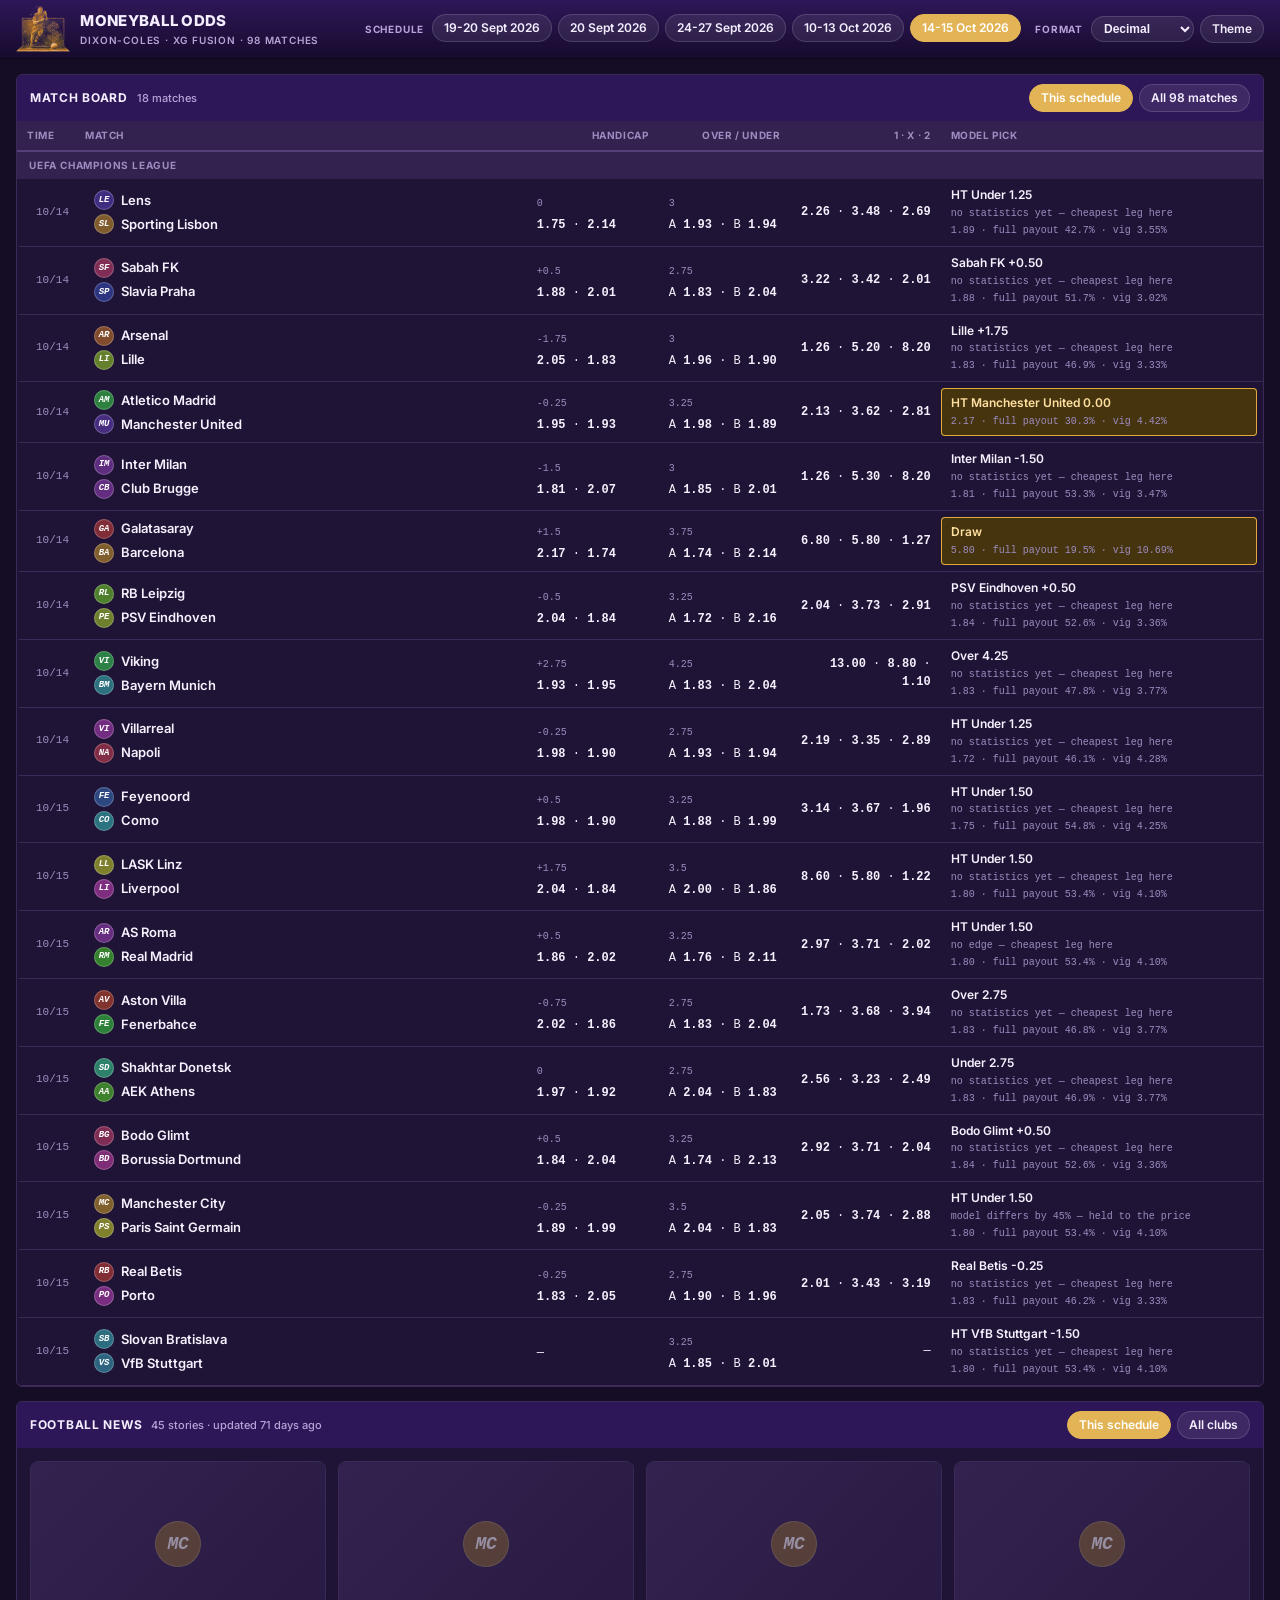
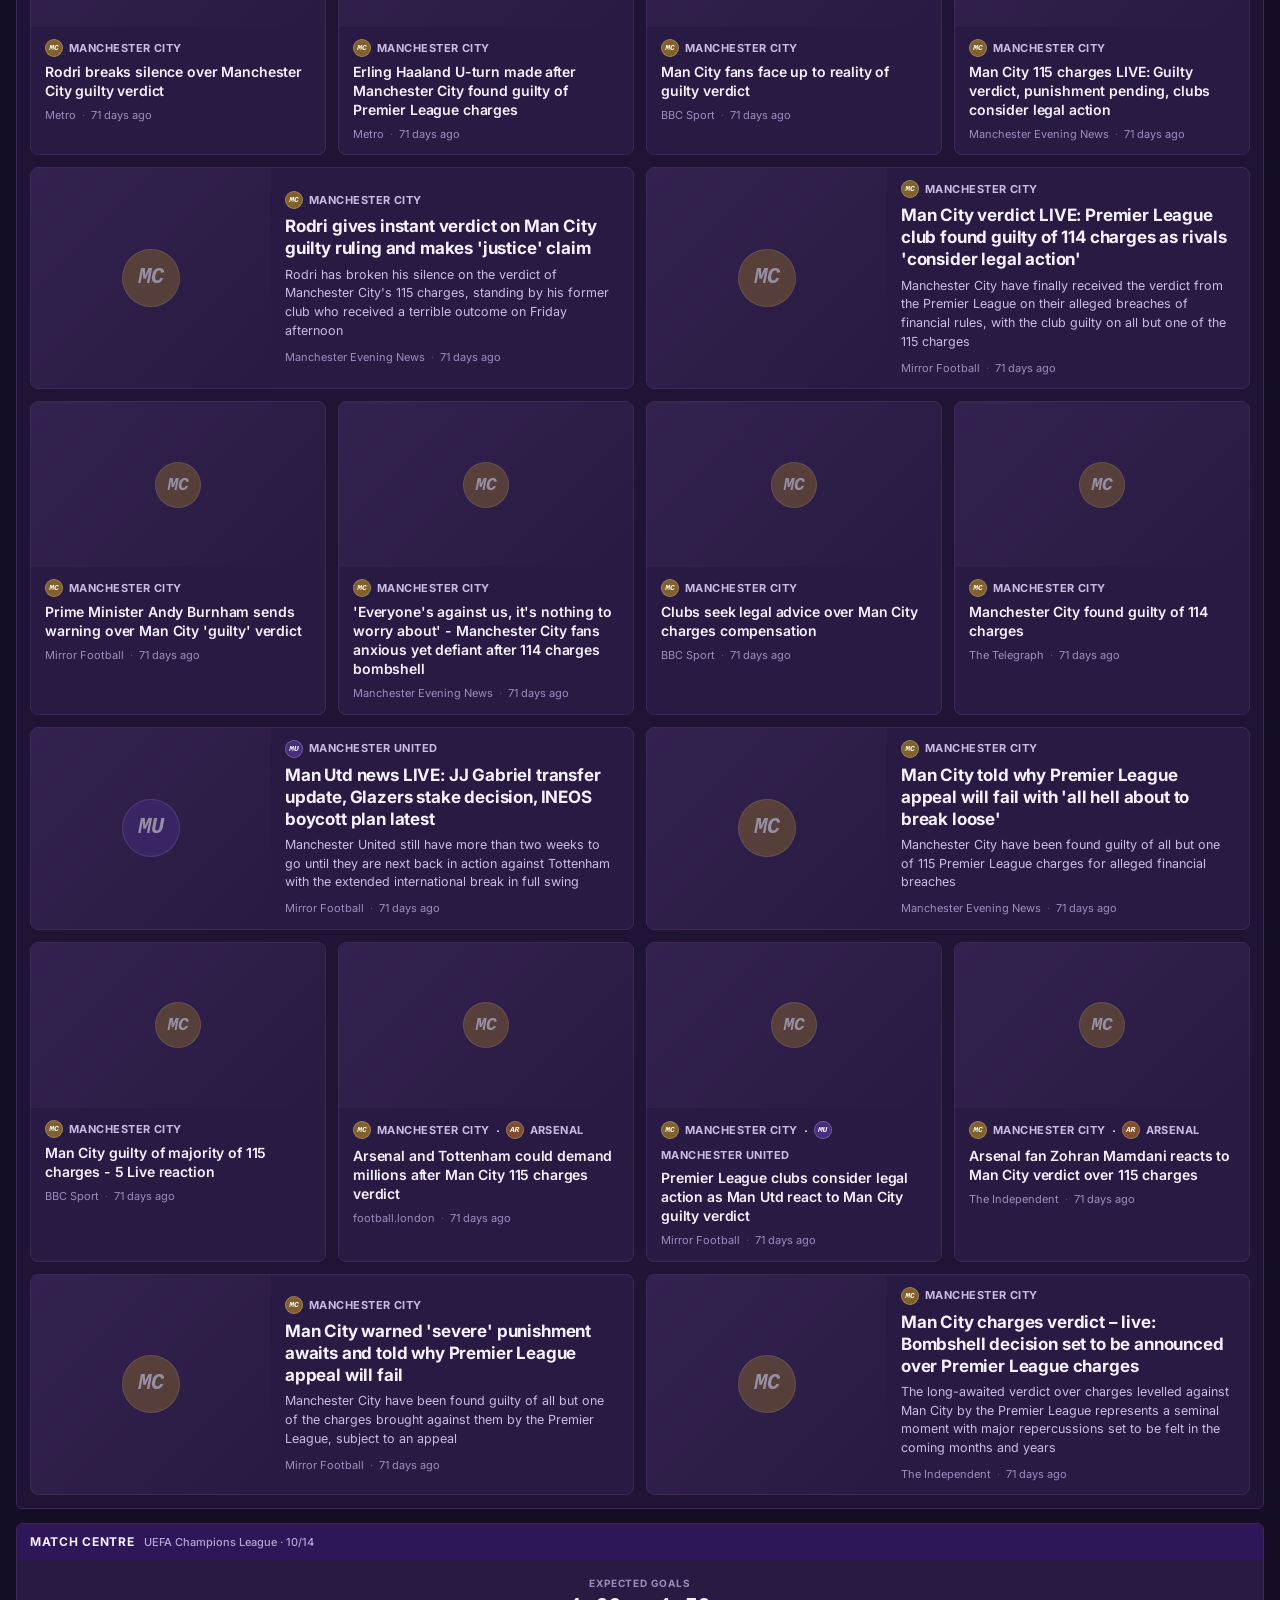
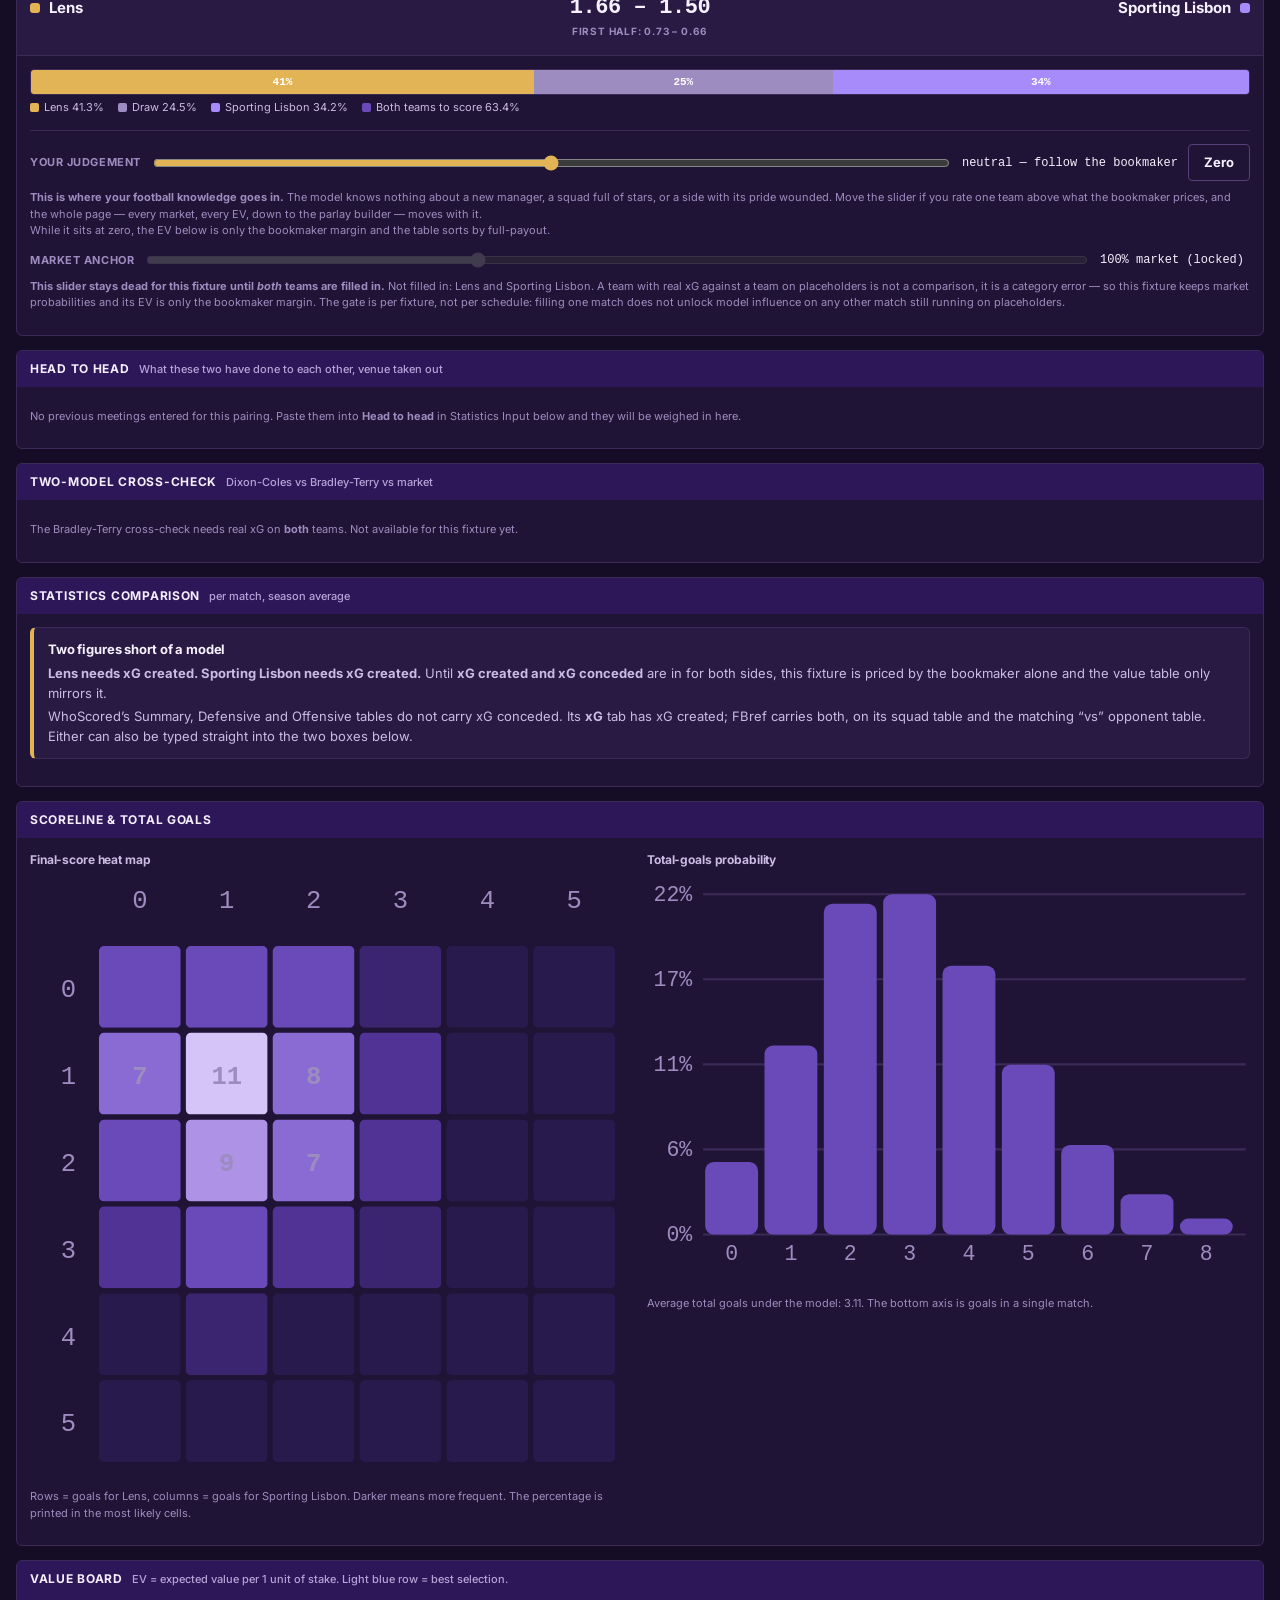
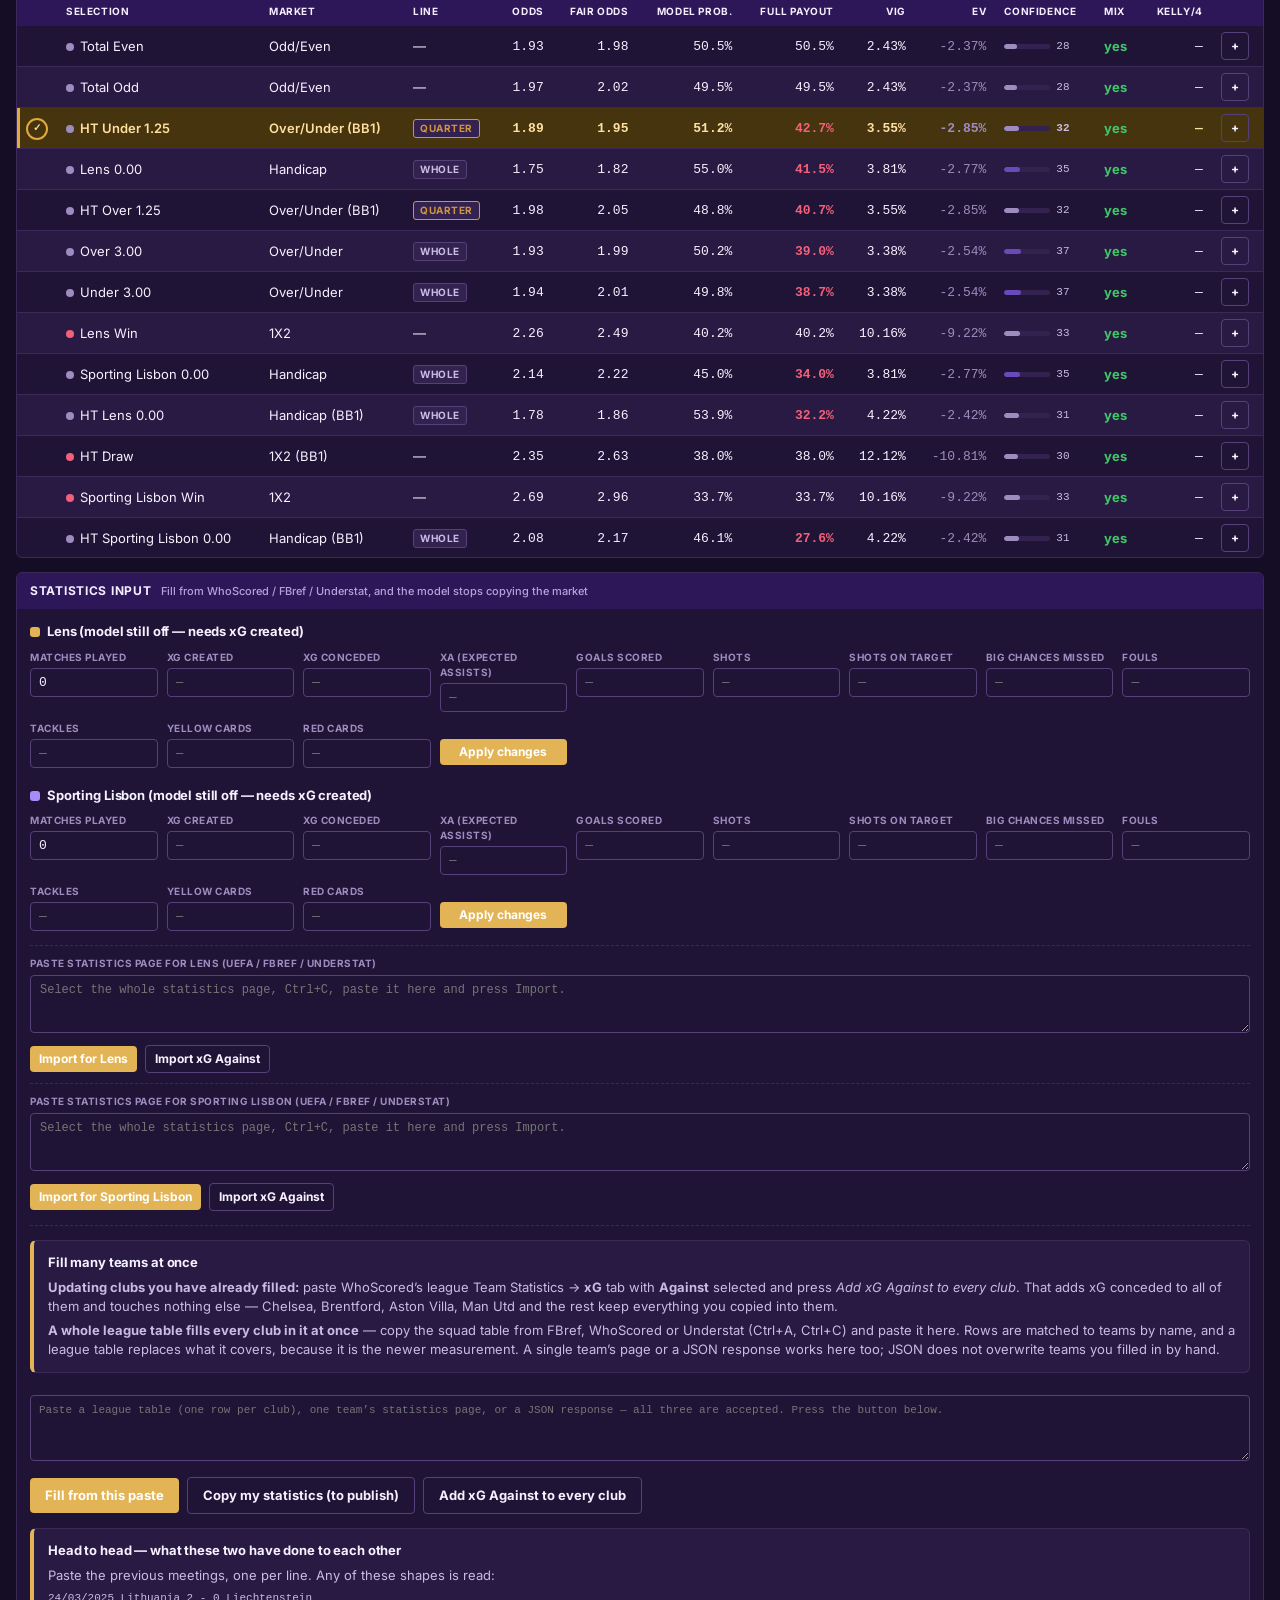
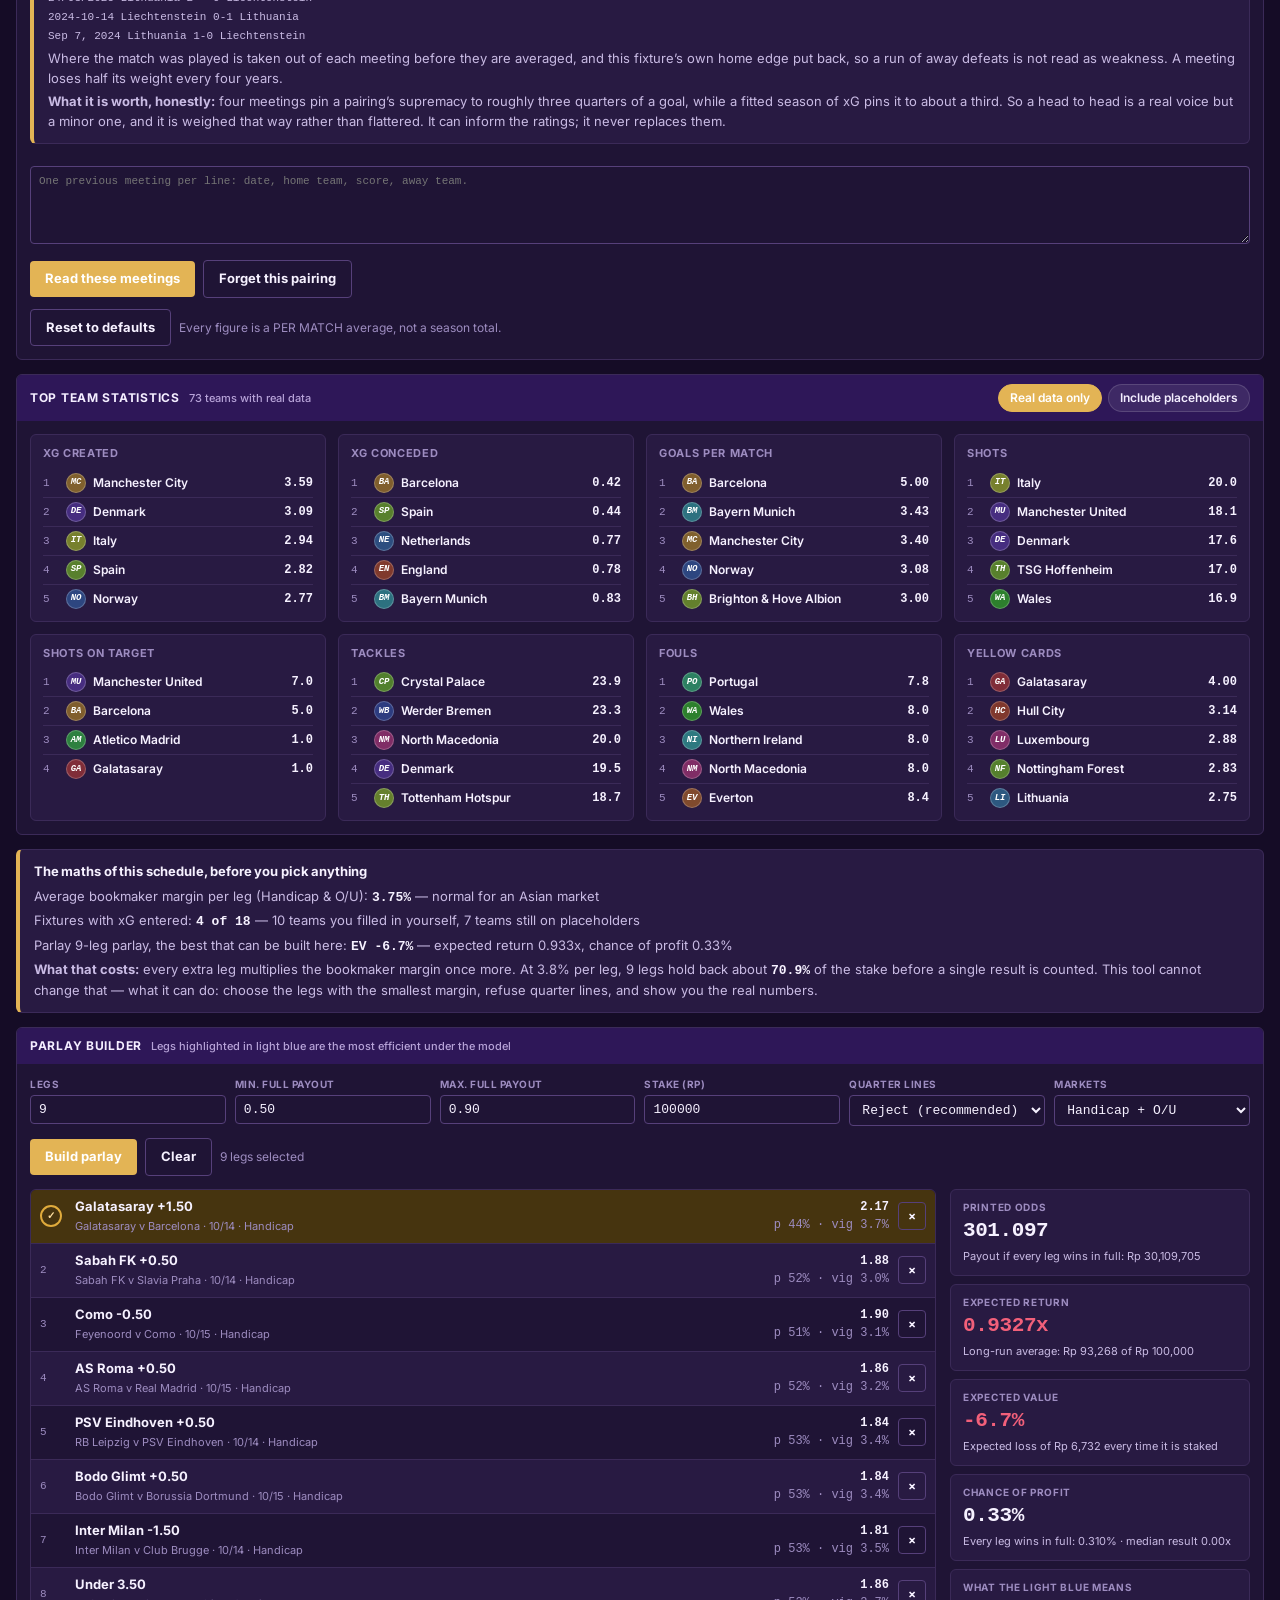
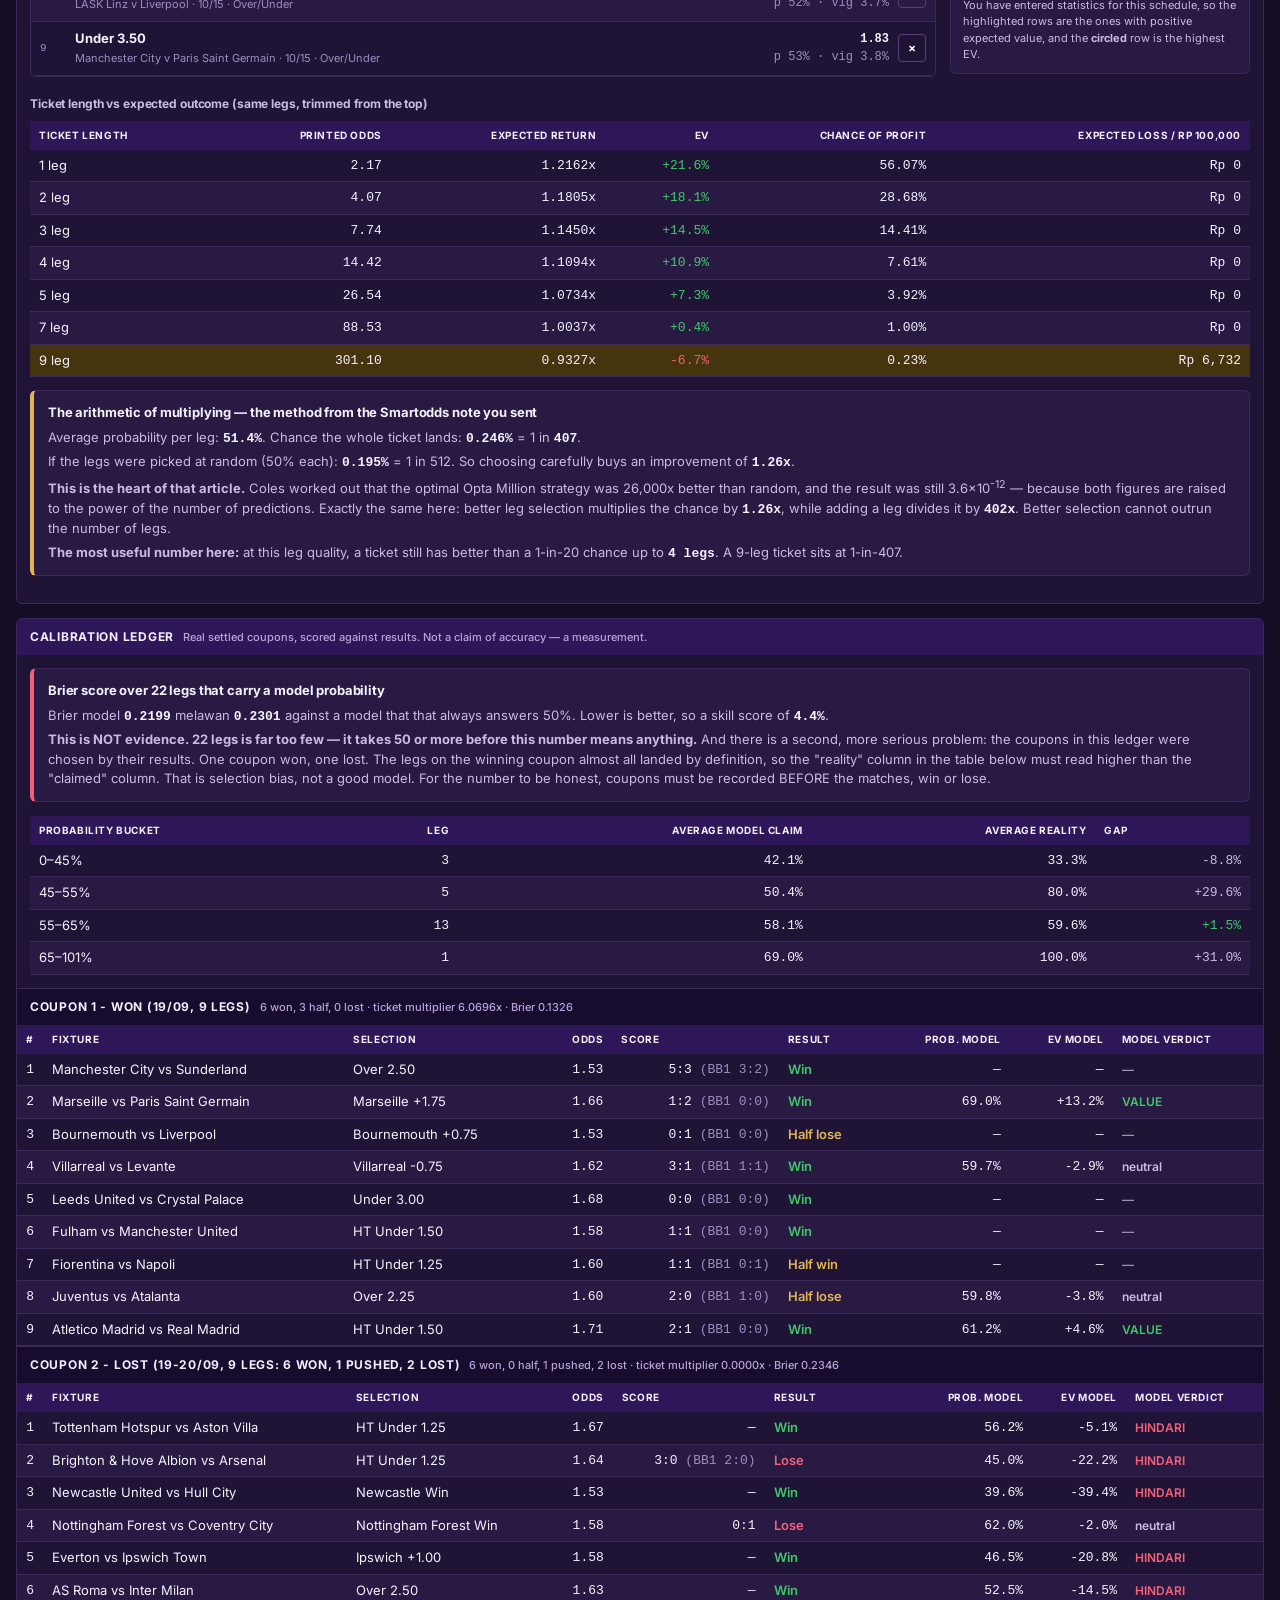
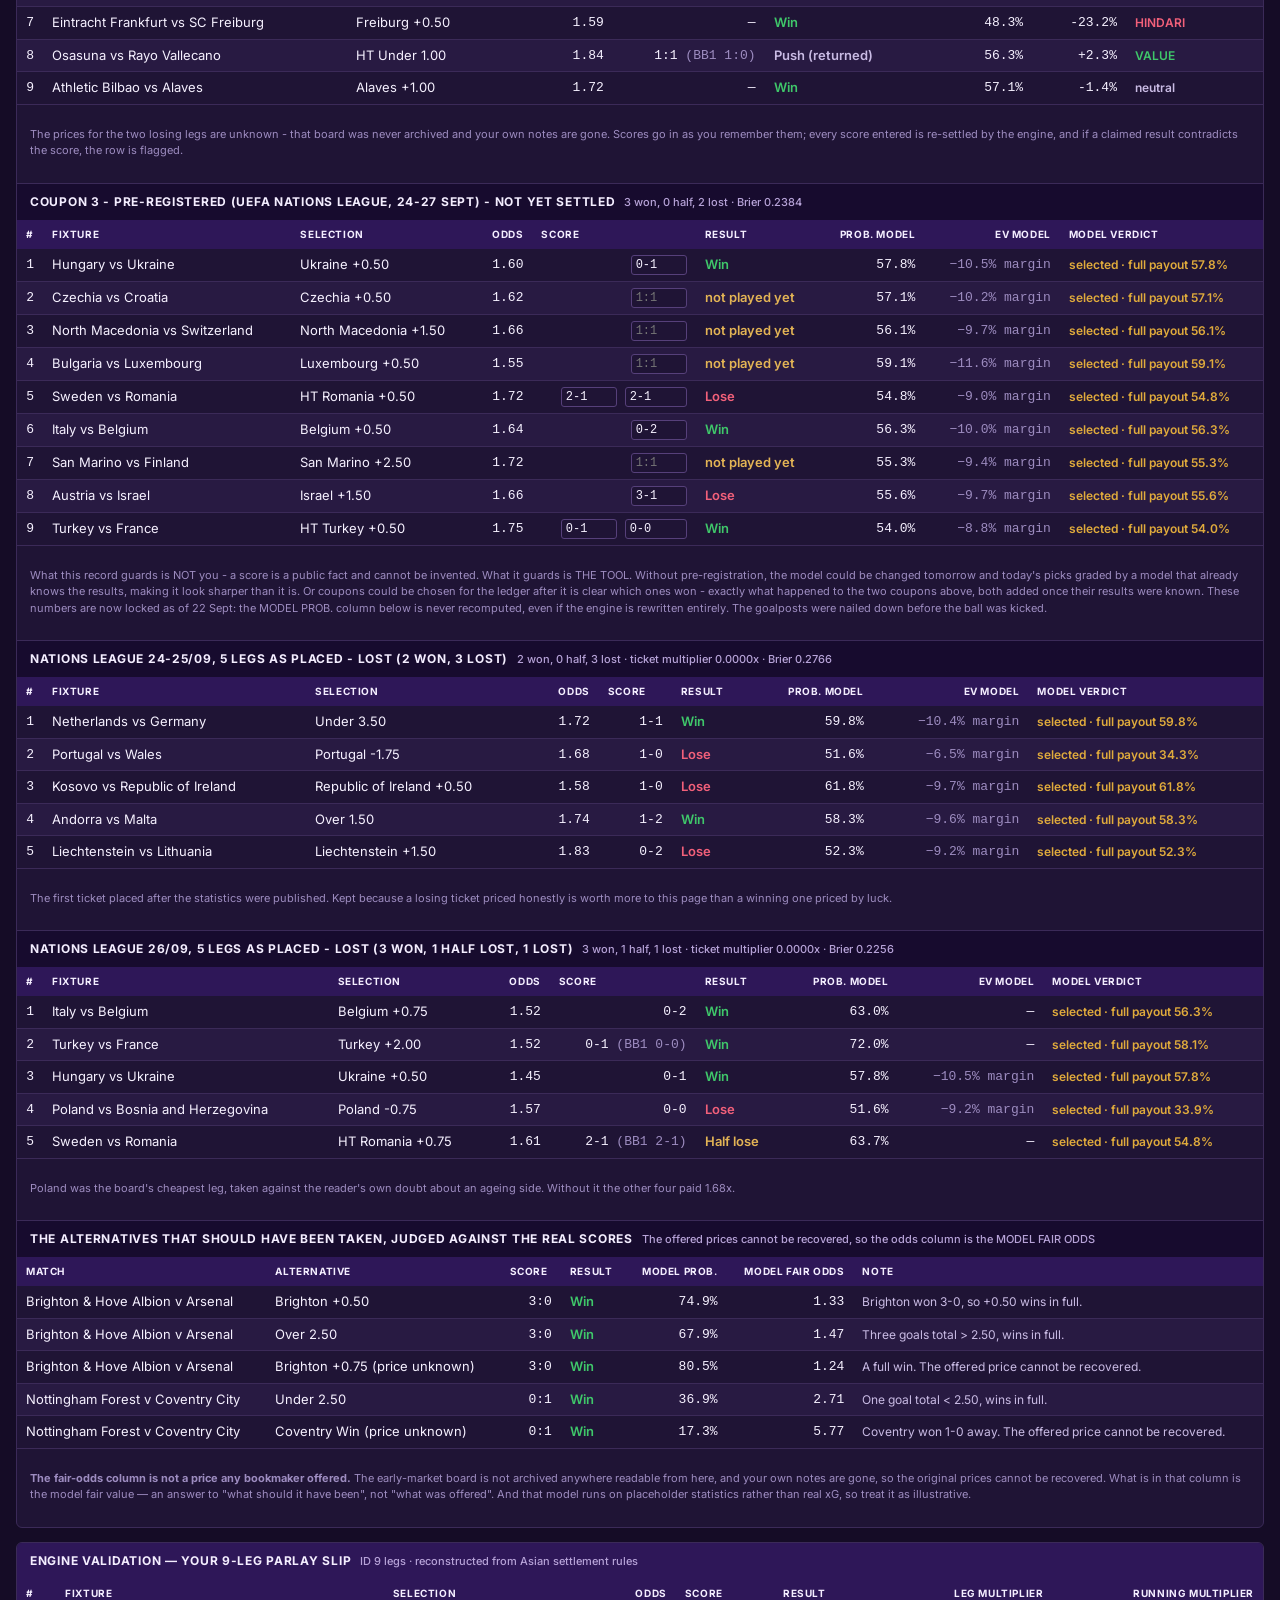
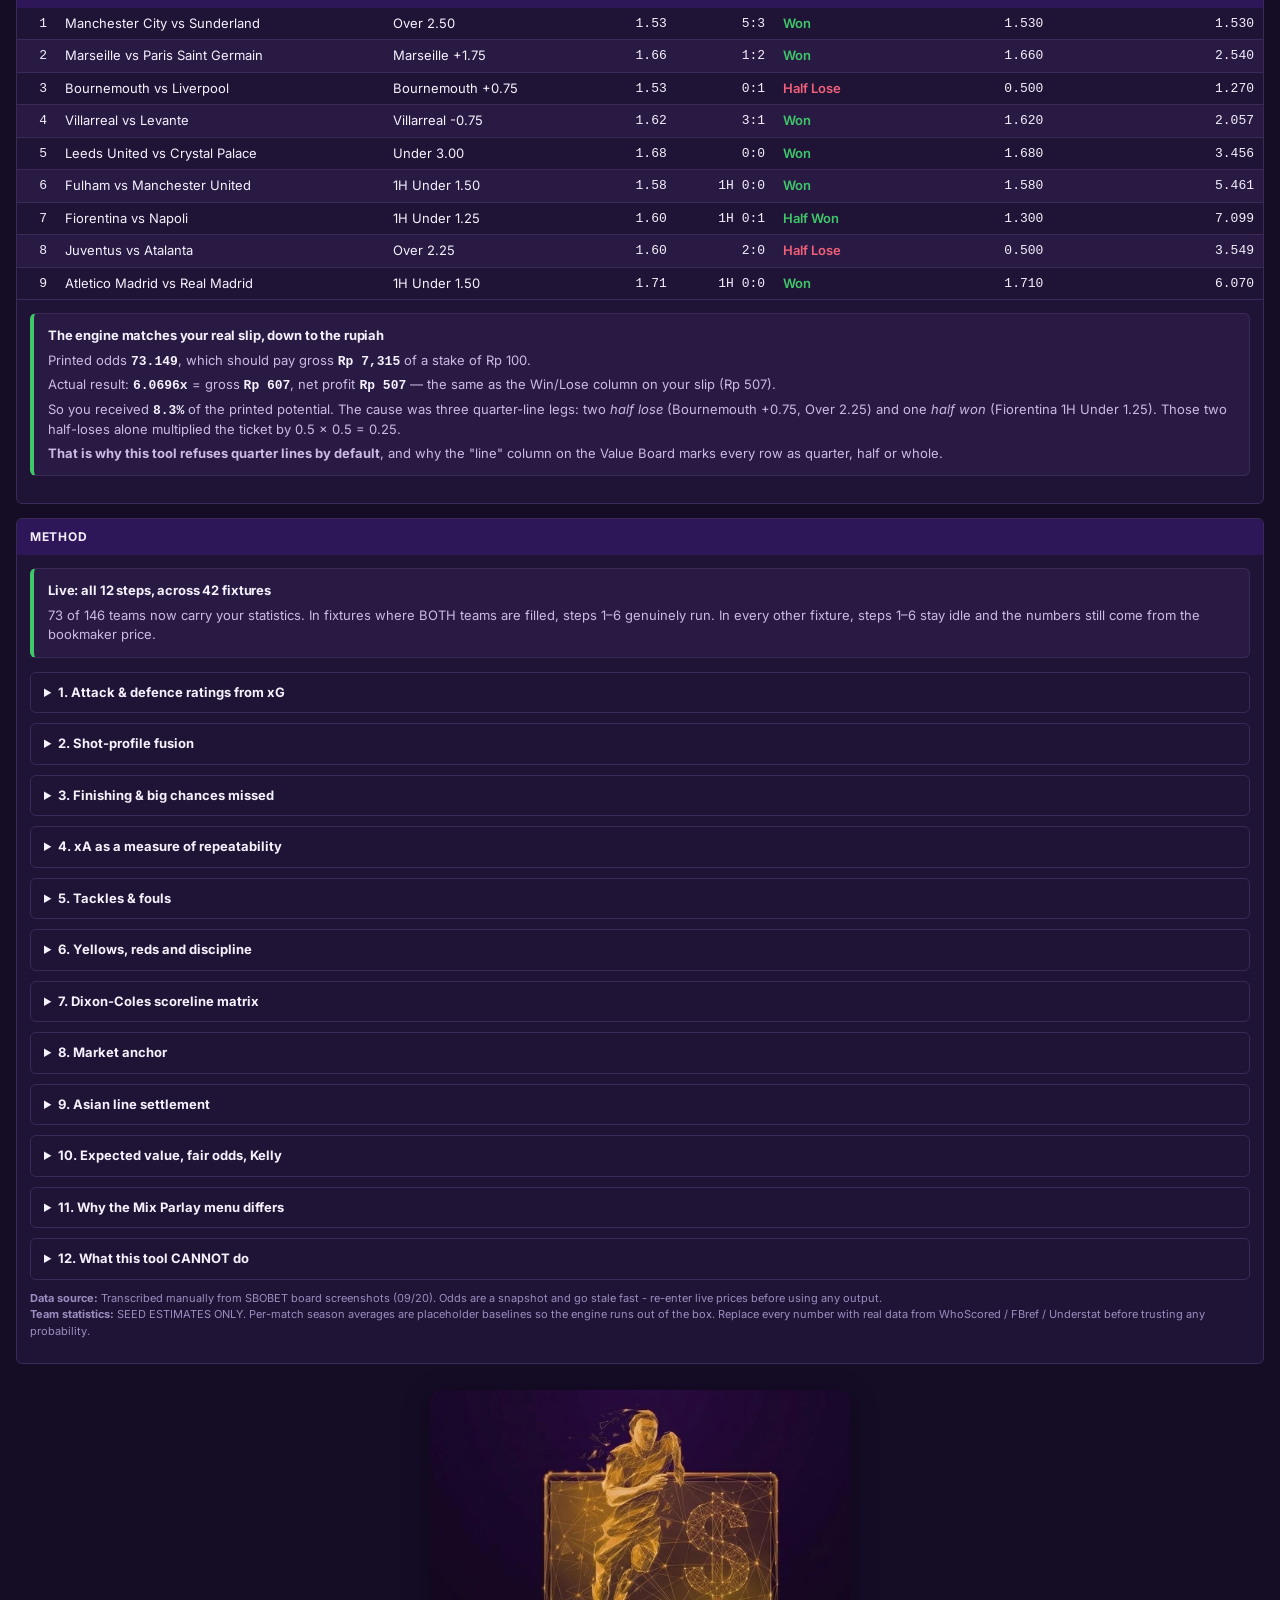
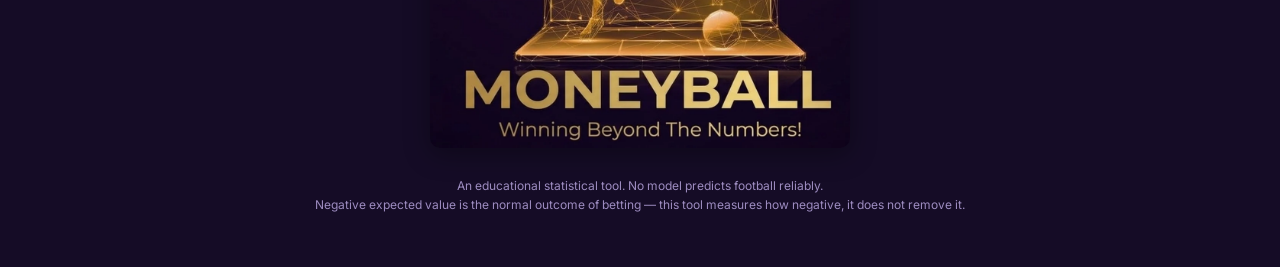
==== commit 55ef850b: "Settle HT Turkey +0.50 on the frozen coupon: level at the break, won Turkey 0-1 France, Mbappe on 54" ====
--- a/moneyball.html
+++ b/moneyball.html
@@ -13,8 +13,8 @@
 <link rel="preconnect" href="https://fonts.googleapis.com" />
 <link rel="preconnect" href="https://fonts.gstatic.com" crossorigin />
 <link href="https://fonts.googleapis.com/css2?family=Inter:wght@400;500;600;700;800&display=swap" rel="stylesheet" />
-<meta name="build" content="7c43528-213622" />
-<link rel="stylesheet" href="css/moneyball.css?v=7c43528-213622" />
+<meta name="build" content="4bc5e7f-214030" />
+<link rel="stylesheet" href="css/moneyball.css?v=4bc5e7f-214030" />
 </head>
 <body>
 
@@ -261,7 +261,7 @@
 
 <div class="tip" id="tip" role="tooltip" aria-hidden="true"></div>
 
-<script src="js/moneyball-engine.js?v=7c43528-213622"></script>
-<script src="js/moneyball-app.js?v=7c43528-213622"></script>
+<script src="js/moneyball-engine.js?v=4bc5e7f-214030"></script>
+<script src="js/moneyball-app.js?v=4bc5e7f-214030"></script>
 </body>
 </html>
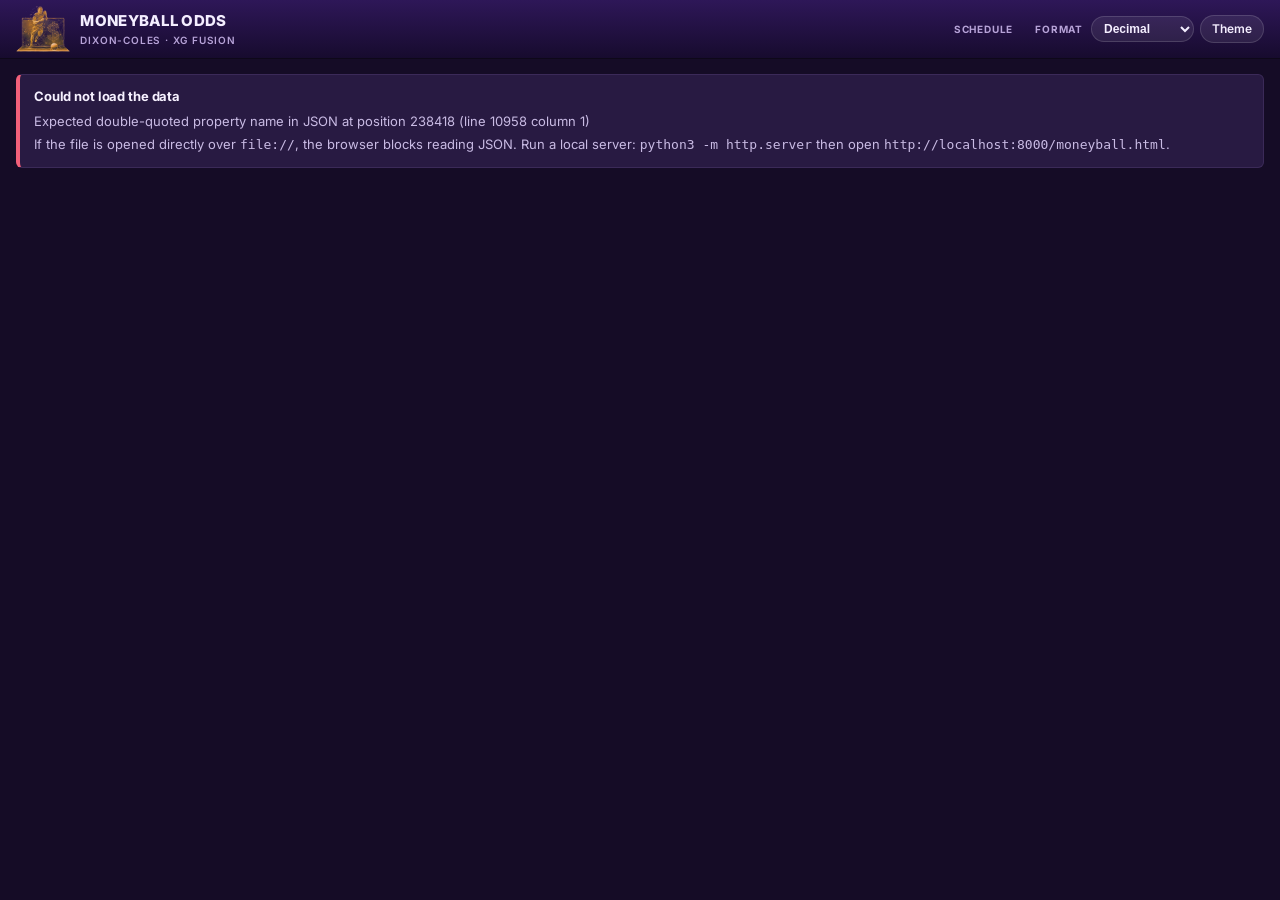
==== commit c297974f: "Merge branch 'claude/stock-portfolio-website-2ulin2' of https://github.com/raisfirdaus-sys/my-portfo" ====
--- a/moneyball.html
+++ b/moneyball.html
@@ -13,8 +13,8 @@
 <link rel="preconnect" href="https://fonts.googleapis.com" />
 <link rel="preconnect" href="https://fonts.gstatic.com" crossorigin />
 <link href="https://fonts.googleapis.com/css2?family=Inter:wght@400;500;600;700;800&display=swap" rel="stylesheet" />
-<meta name="build" content="4bc5e7f-214030" />
-<link rel="stylesheet" href="css/moneyball.css?v=4bc5e7f-214030" />
+<meta name="build" content="55ef850-214455" />
+<link rel="stylesheet" href="css/moneyball.css?v=55ef850-214455" />
 </head>
 <body>
 
@@ -261,7 +261,7 @@
 
 <div class="tip" id="tip" role="tooltip" aria-hidden="true"></div>
 
-<script src="js/moneyball-engine.js?v=4bc5e7f-214030"></script>
-<script src="js/moneyball-app.js?v=4bc5e7f-214030"></script>
+<script src="js/moneyball-engine.js?v=55ef850-214455"></script>
+<script src="js/moneyball-app.js?v=55ef850-214455"></script>
 </body>
 </html>
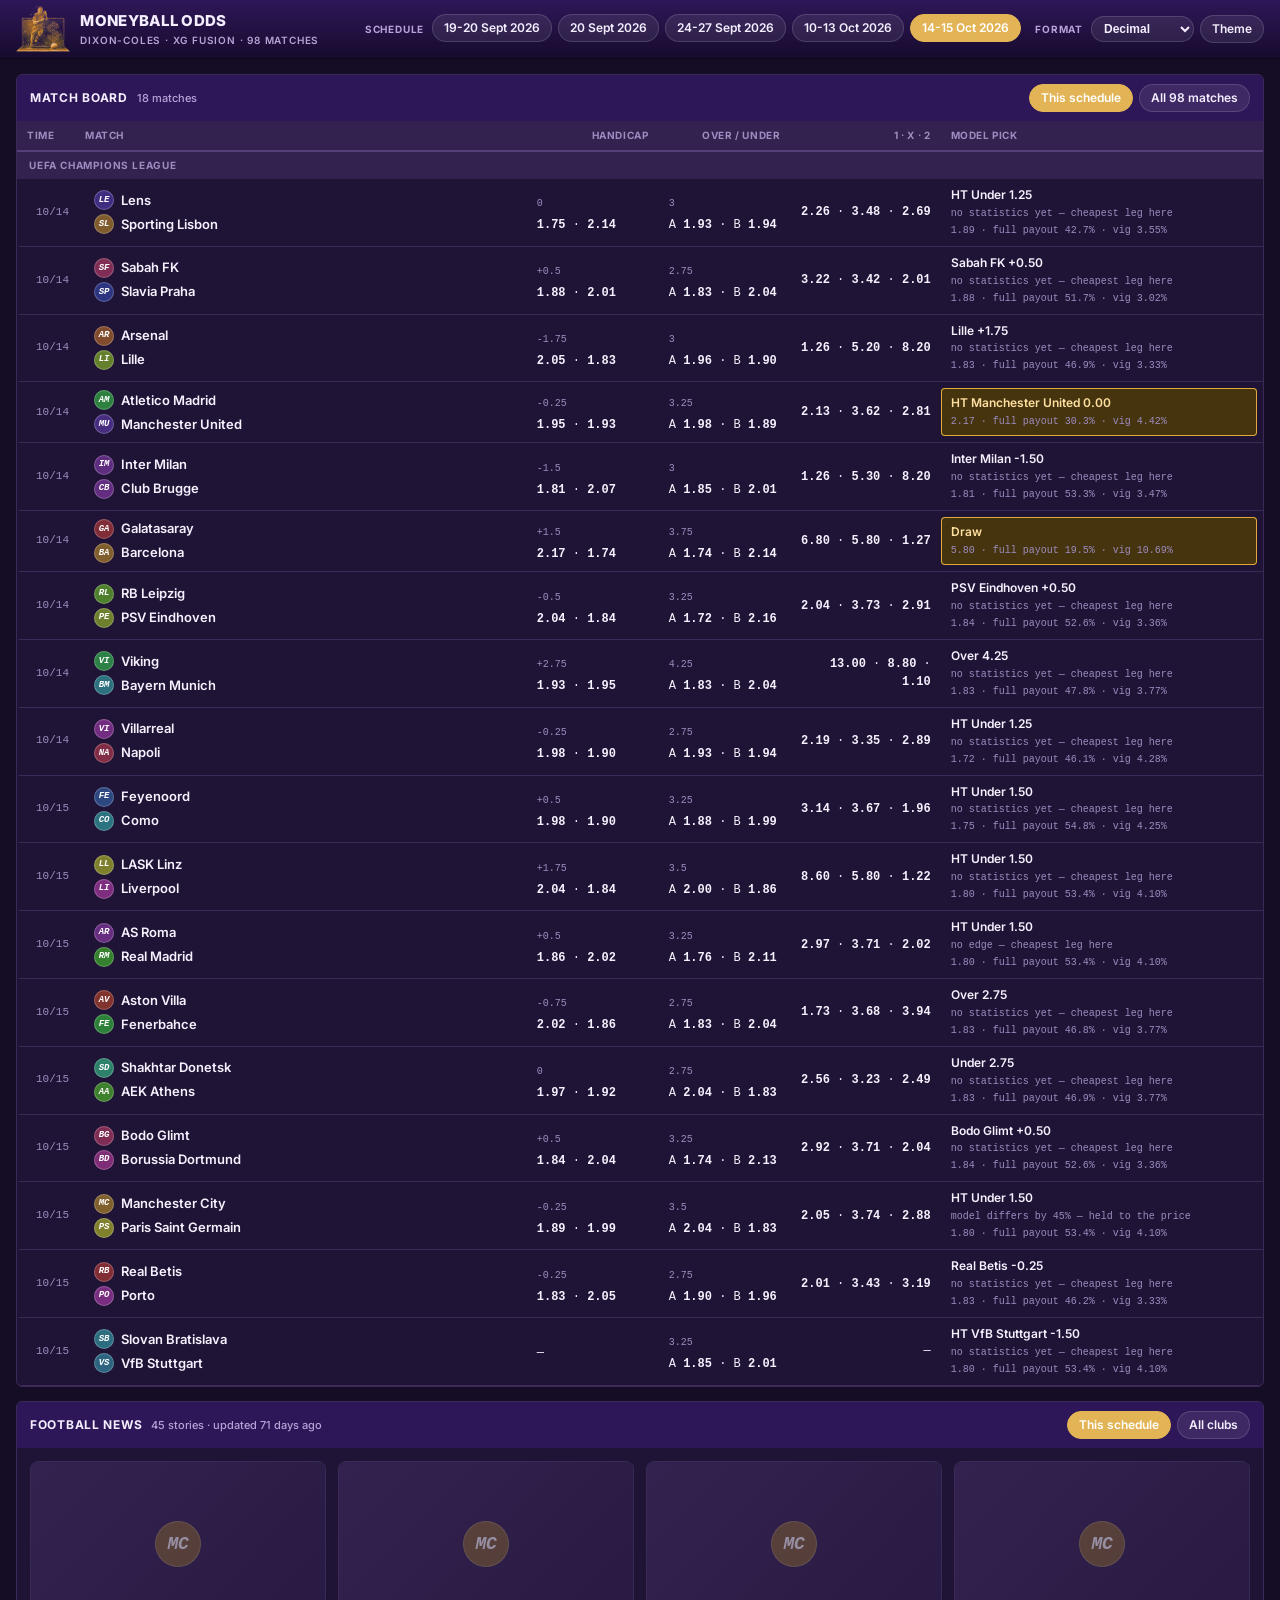
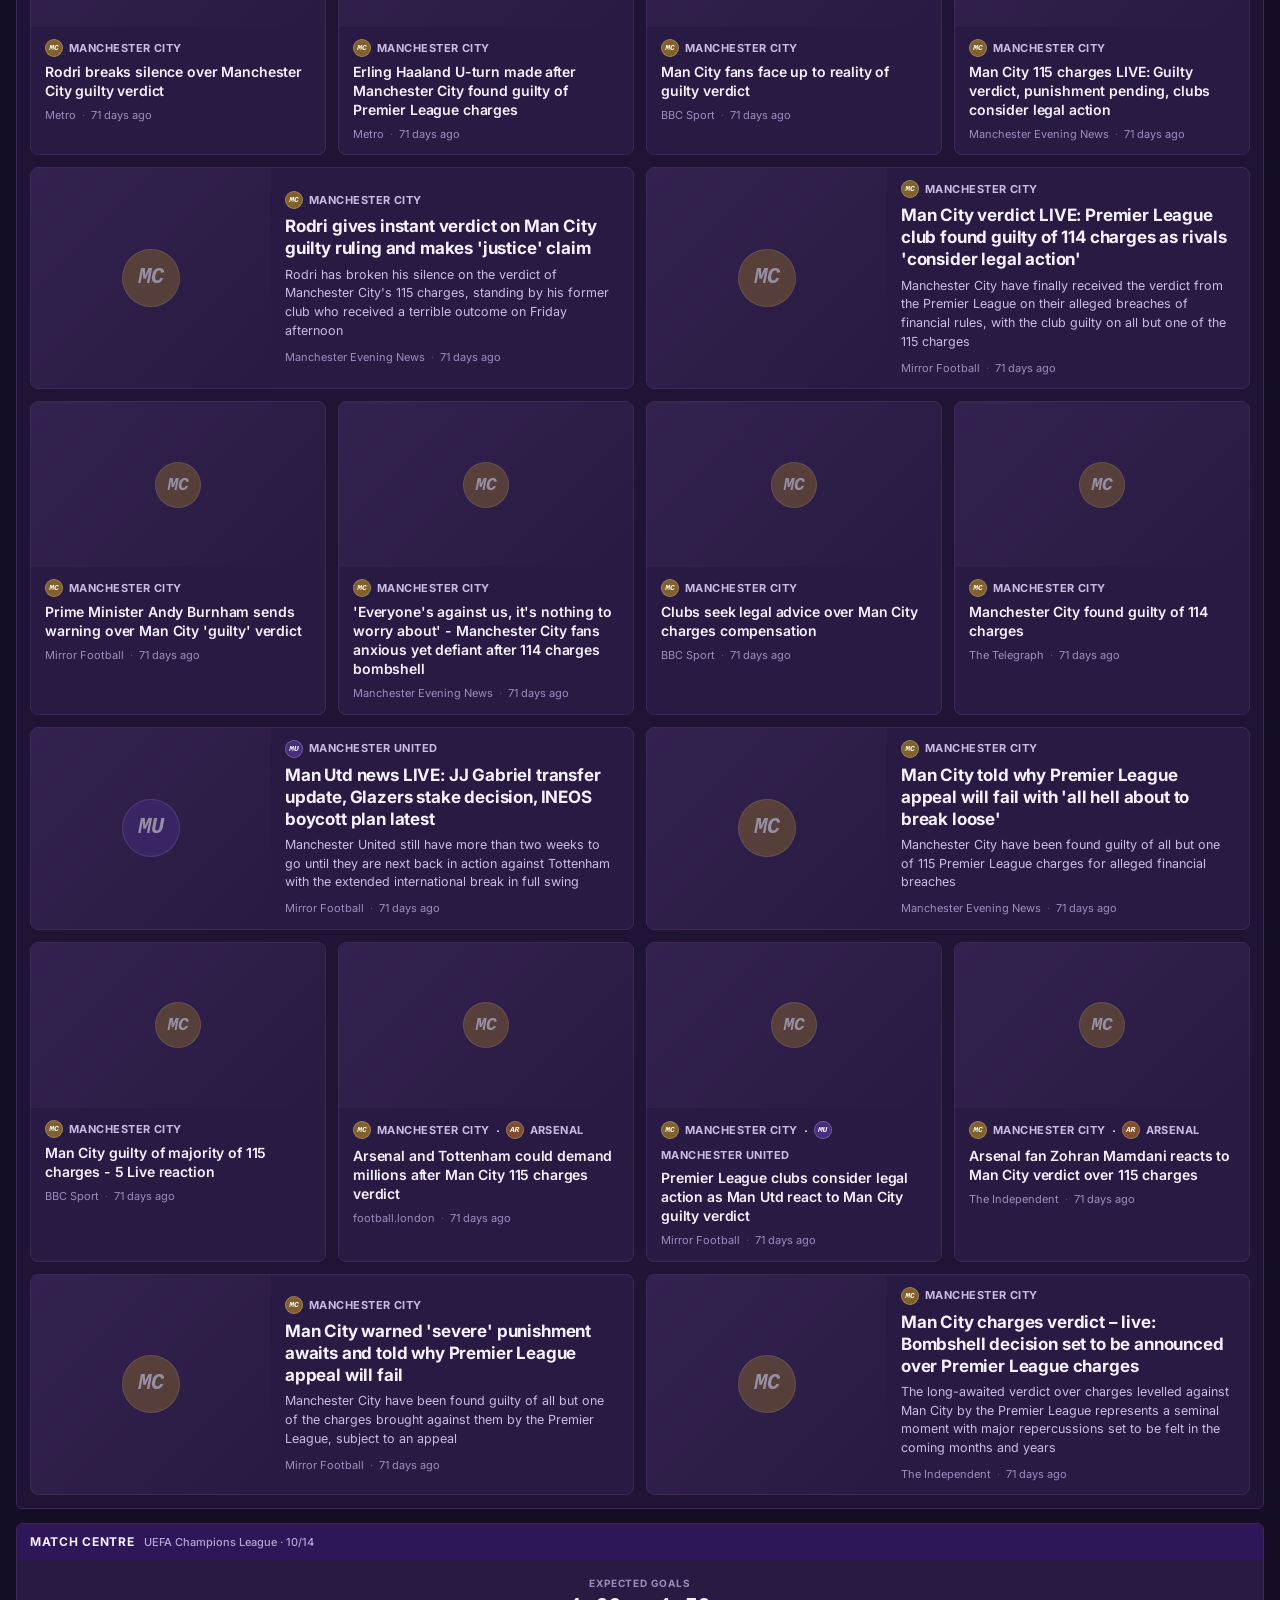
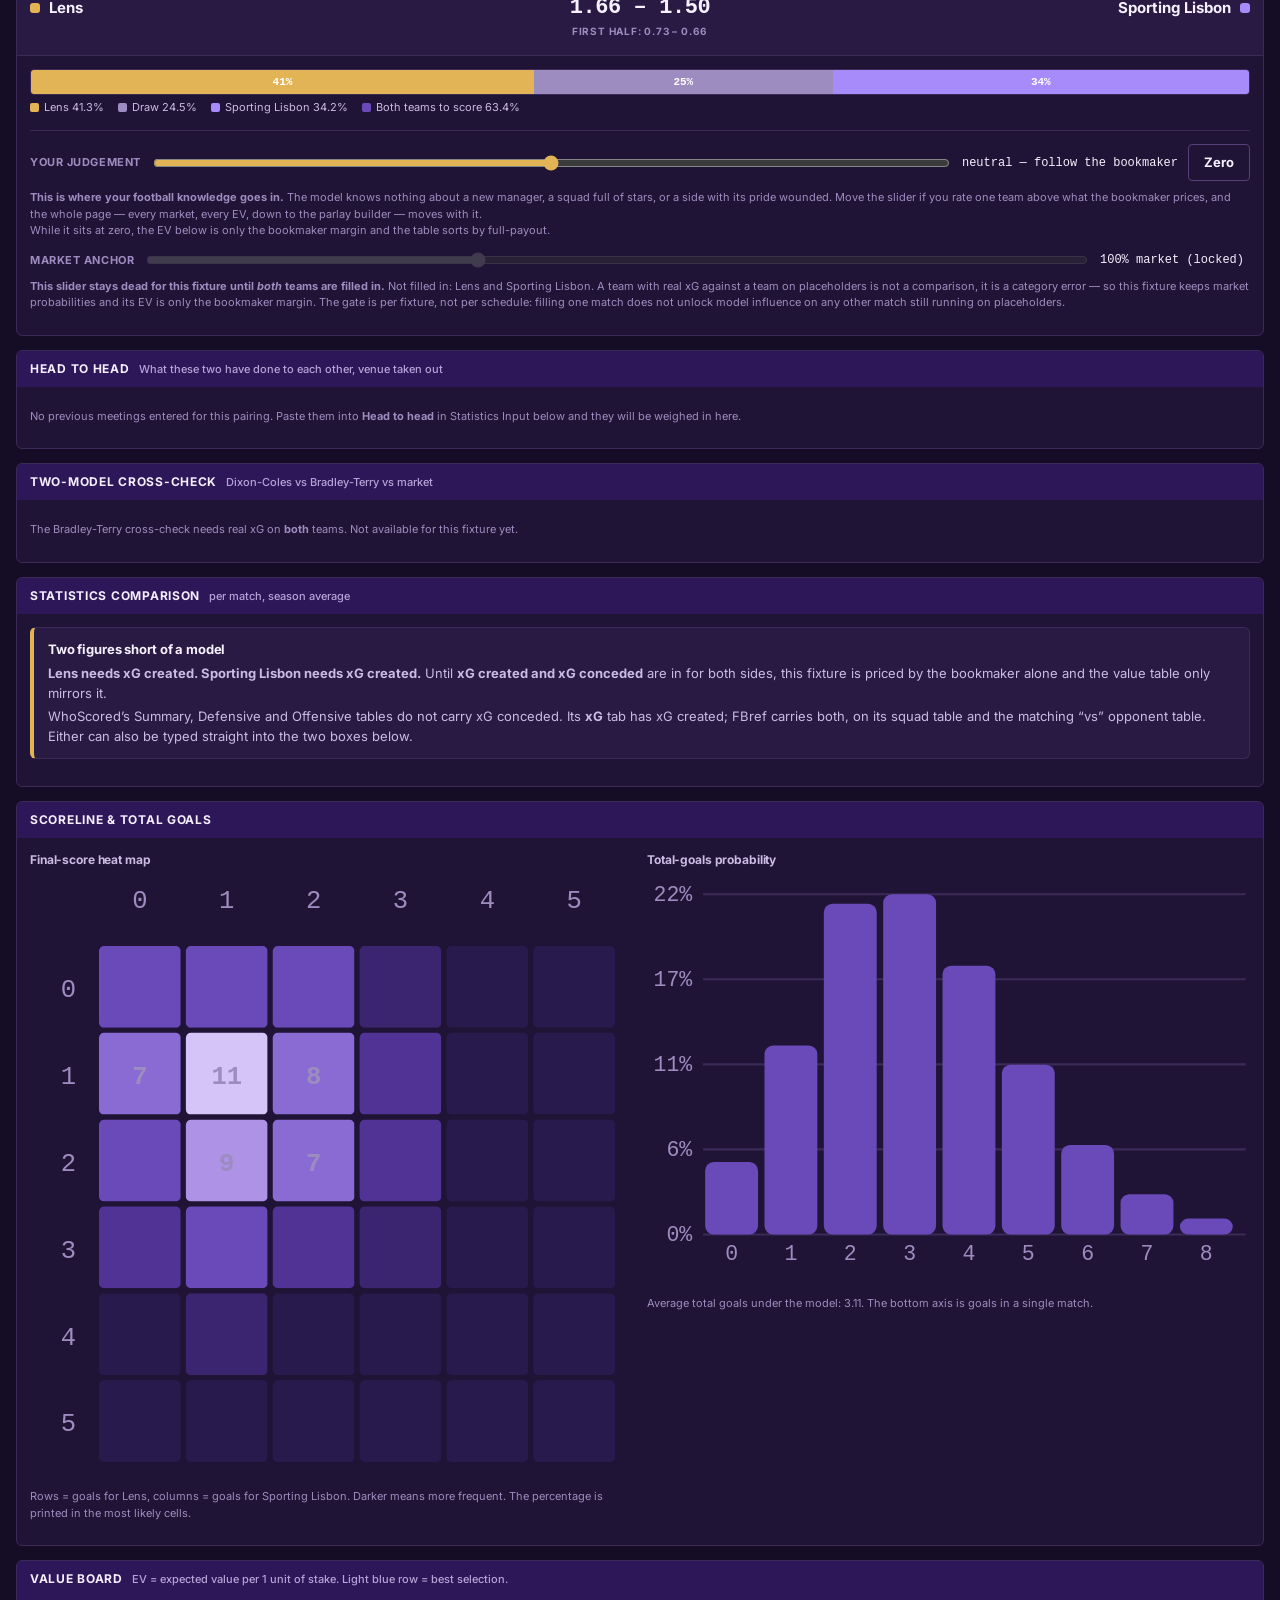
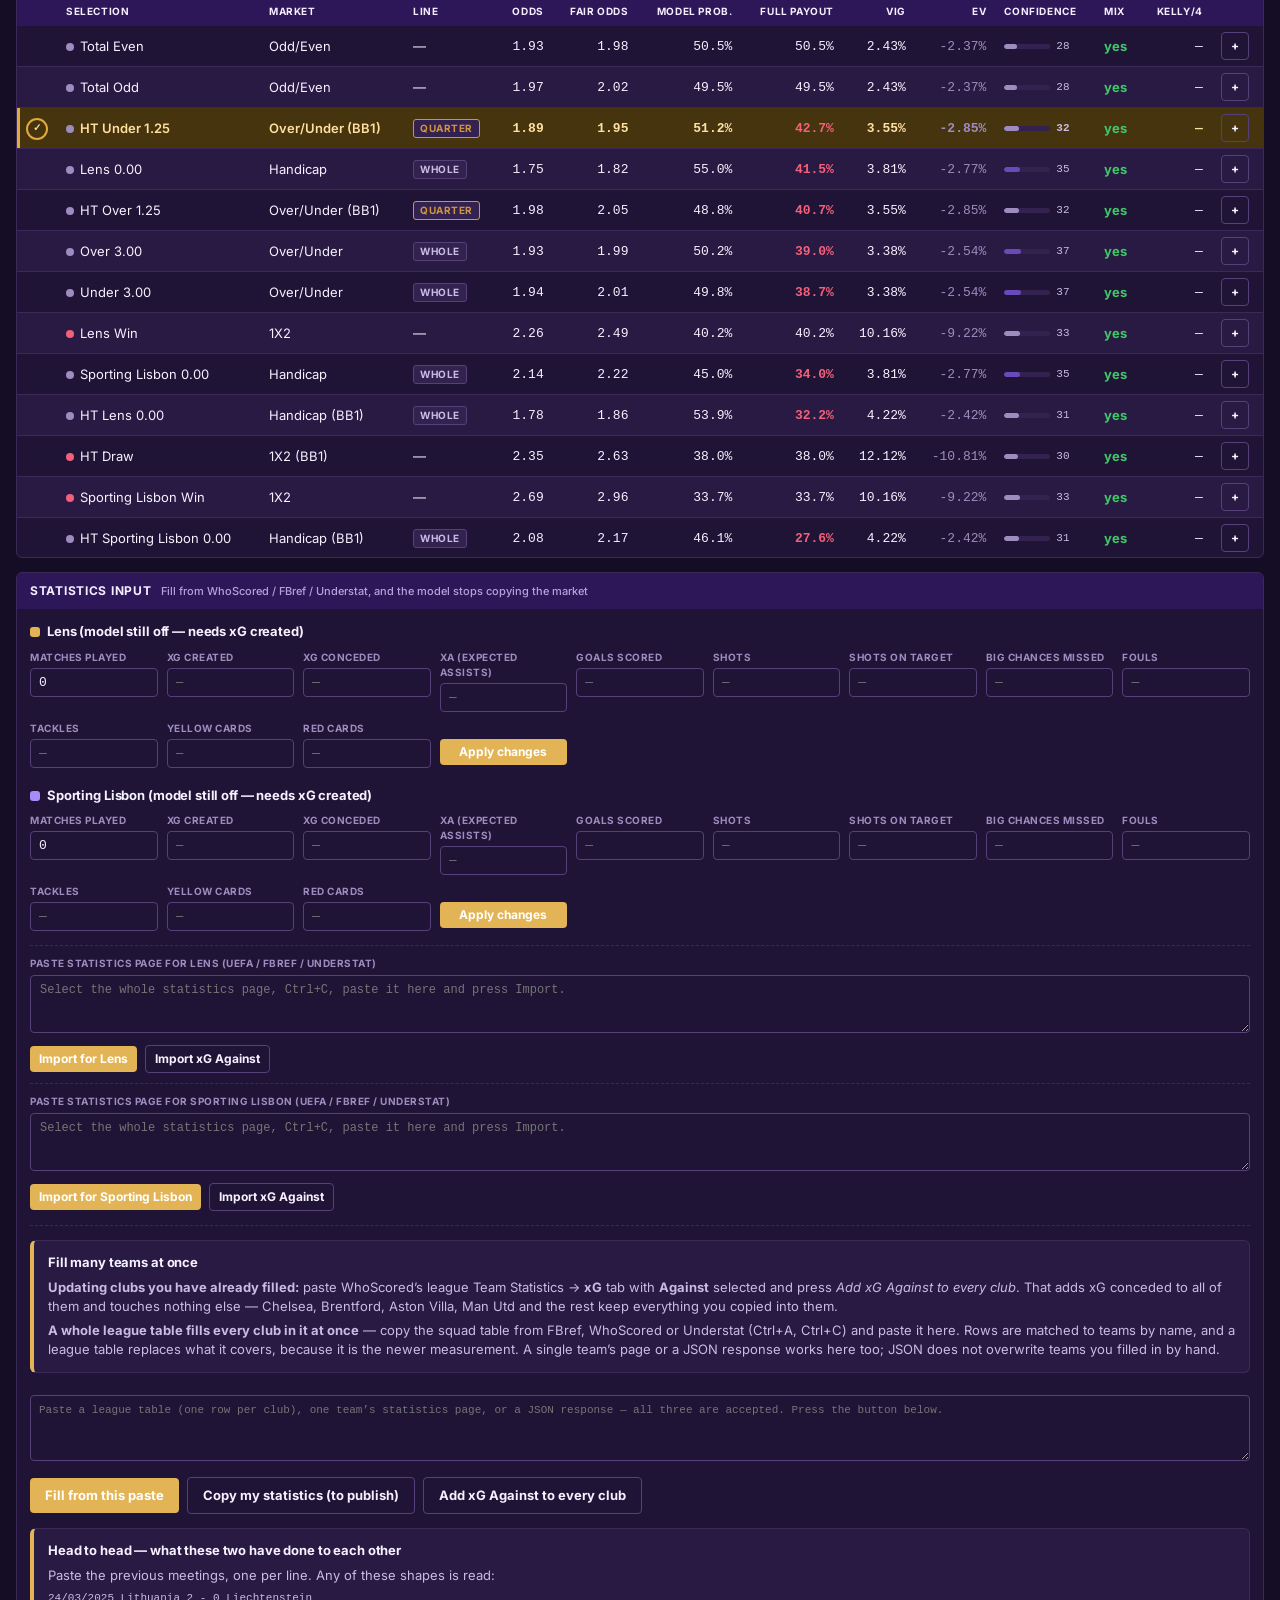
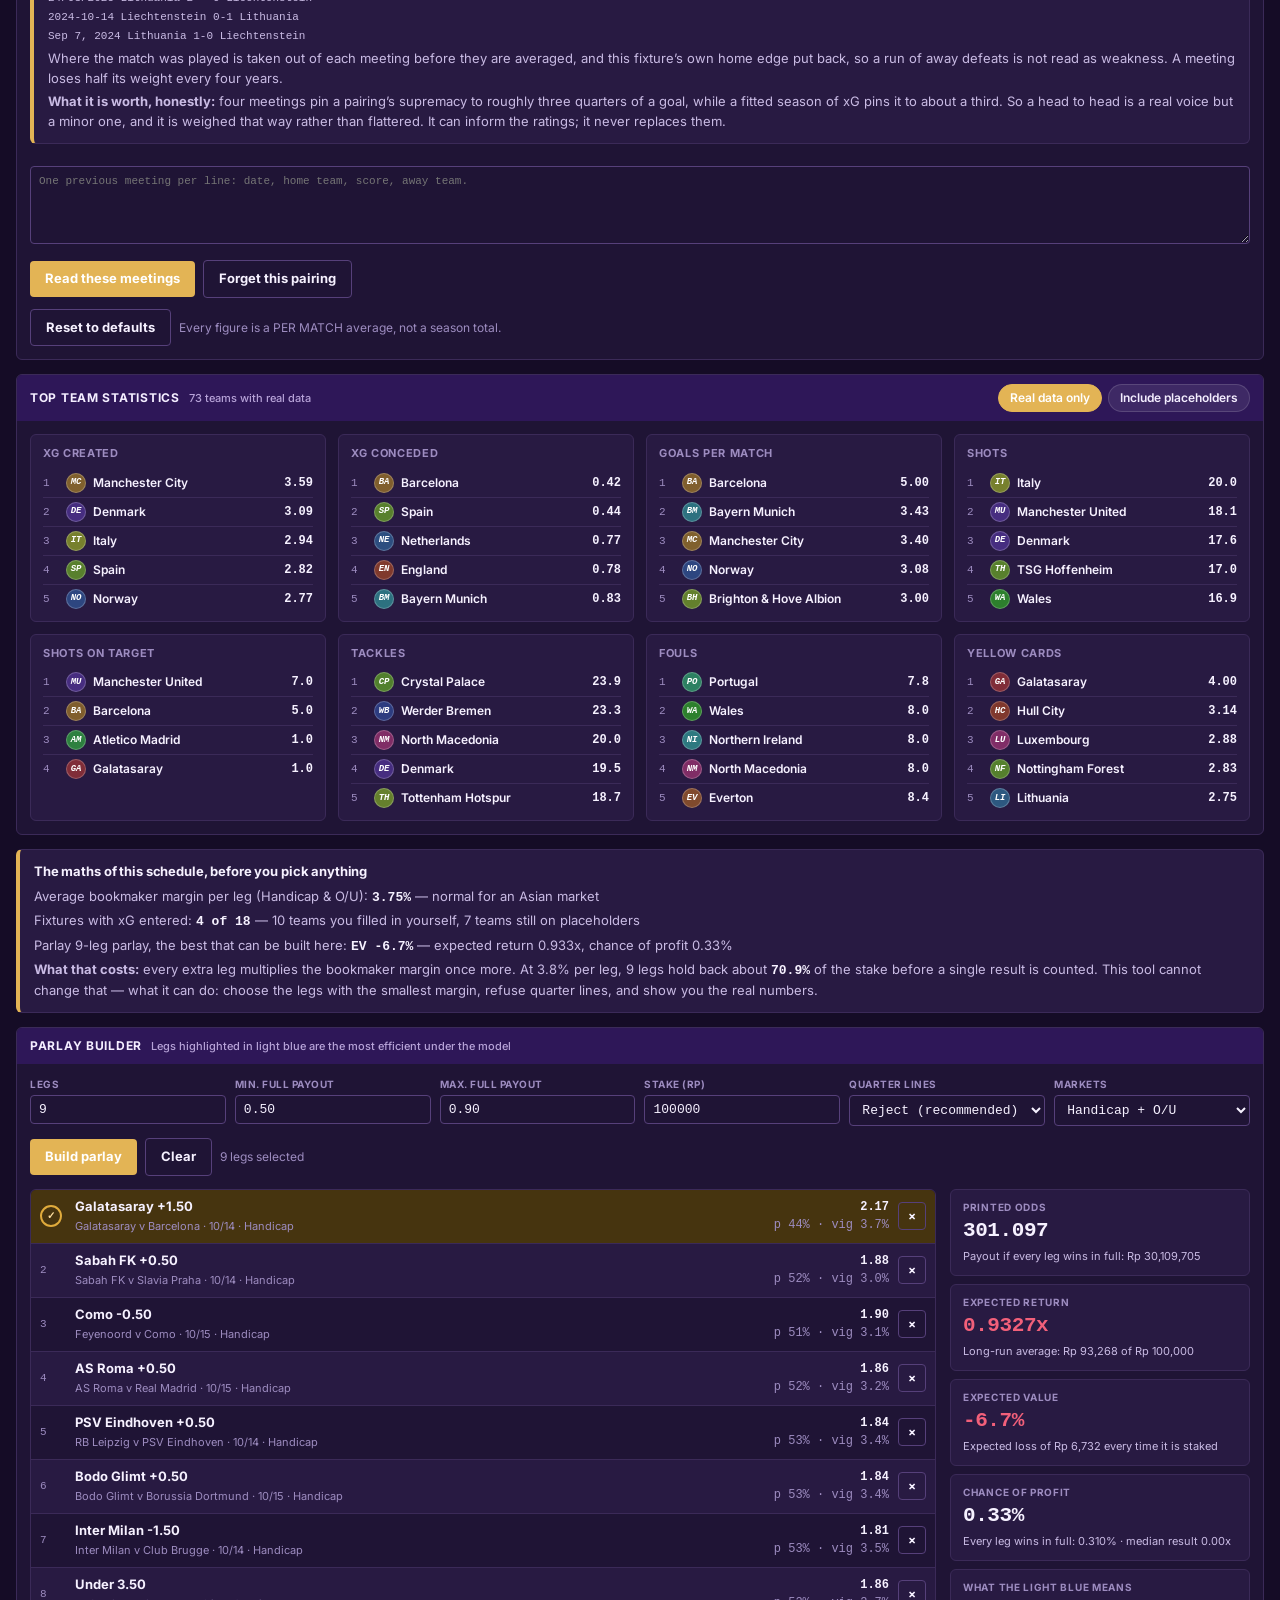
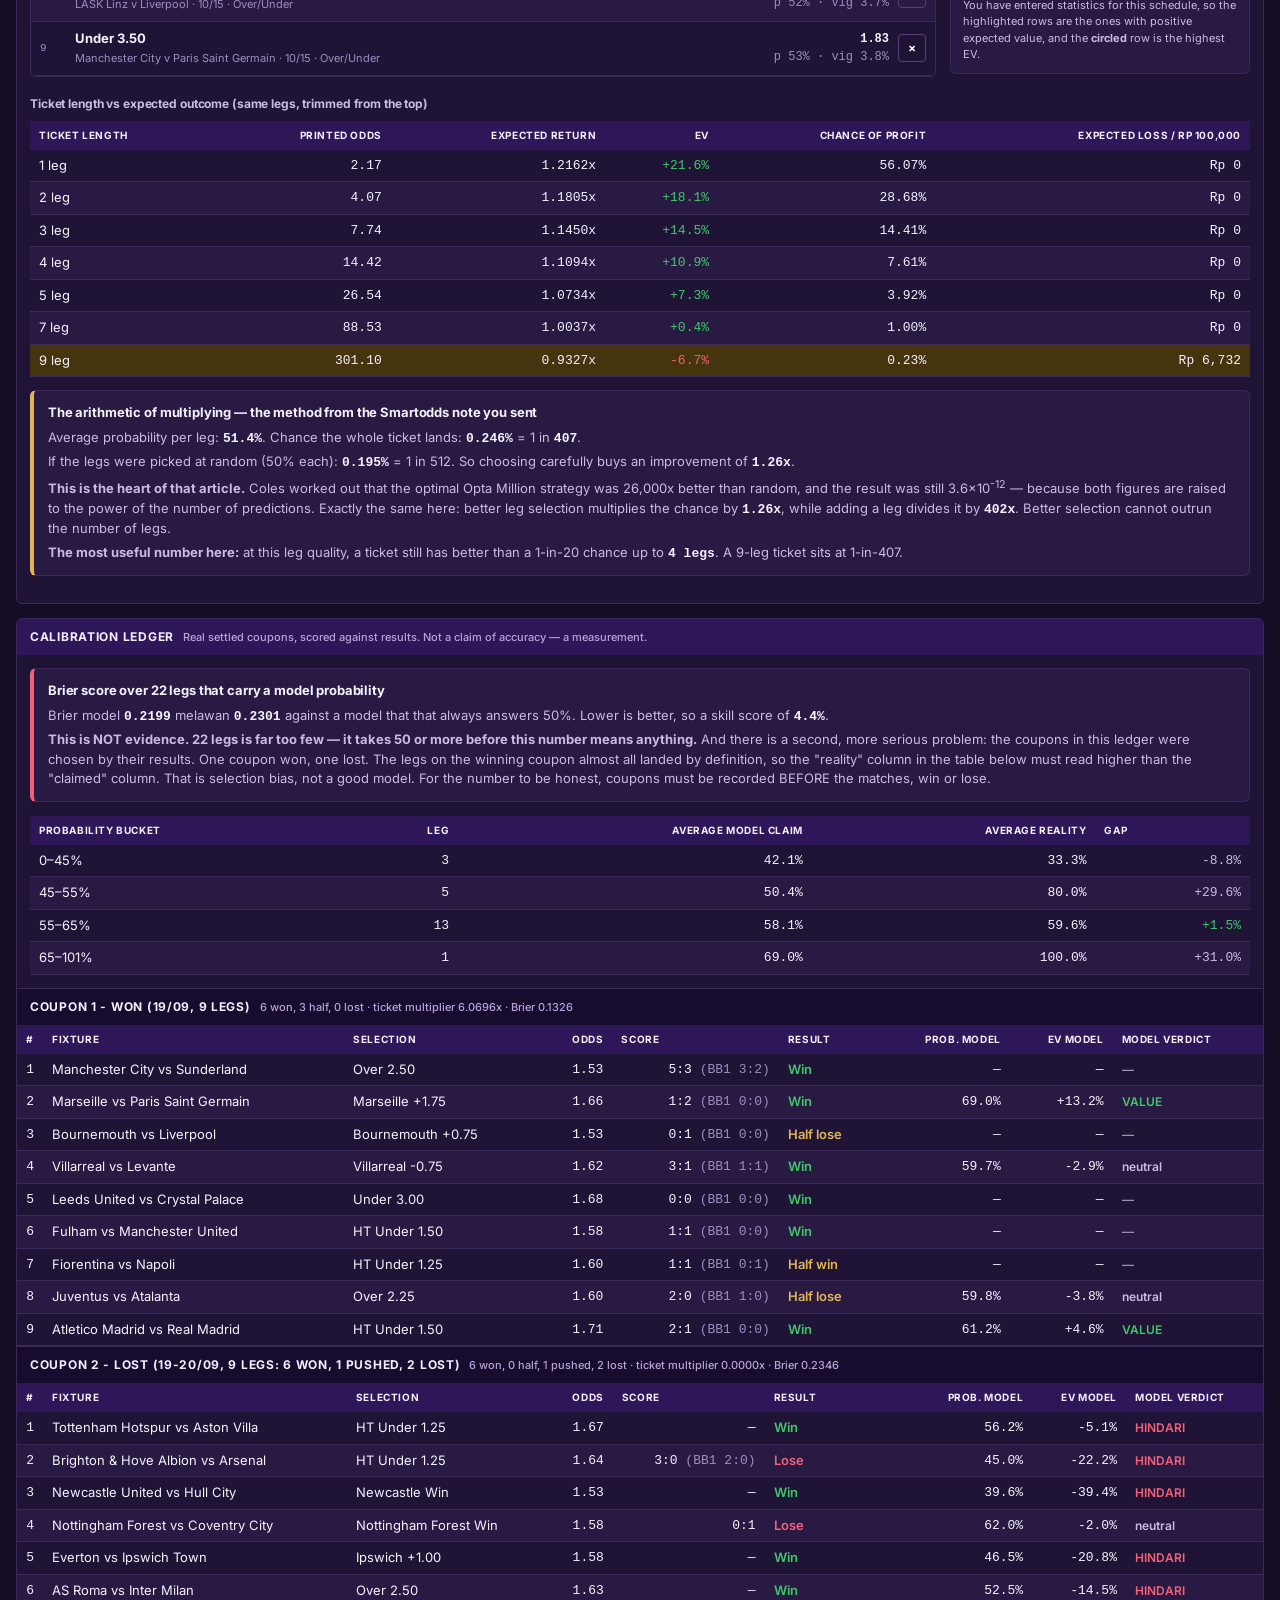
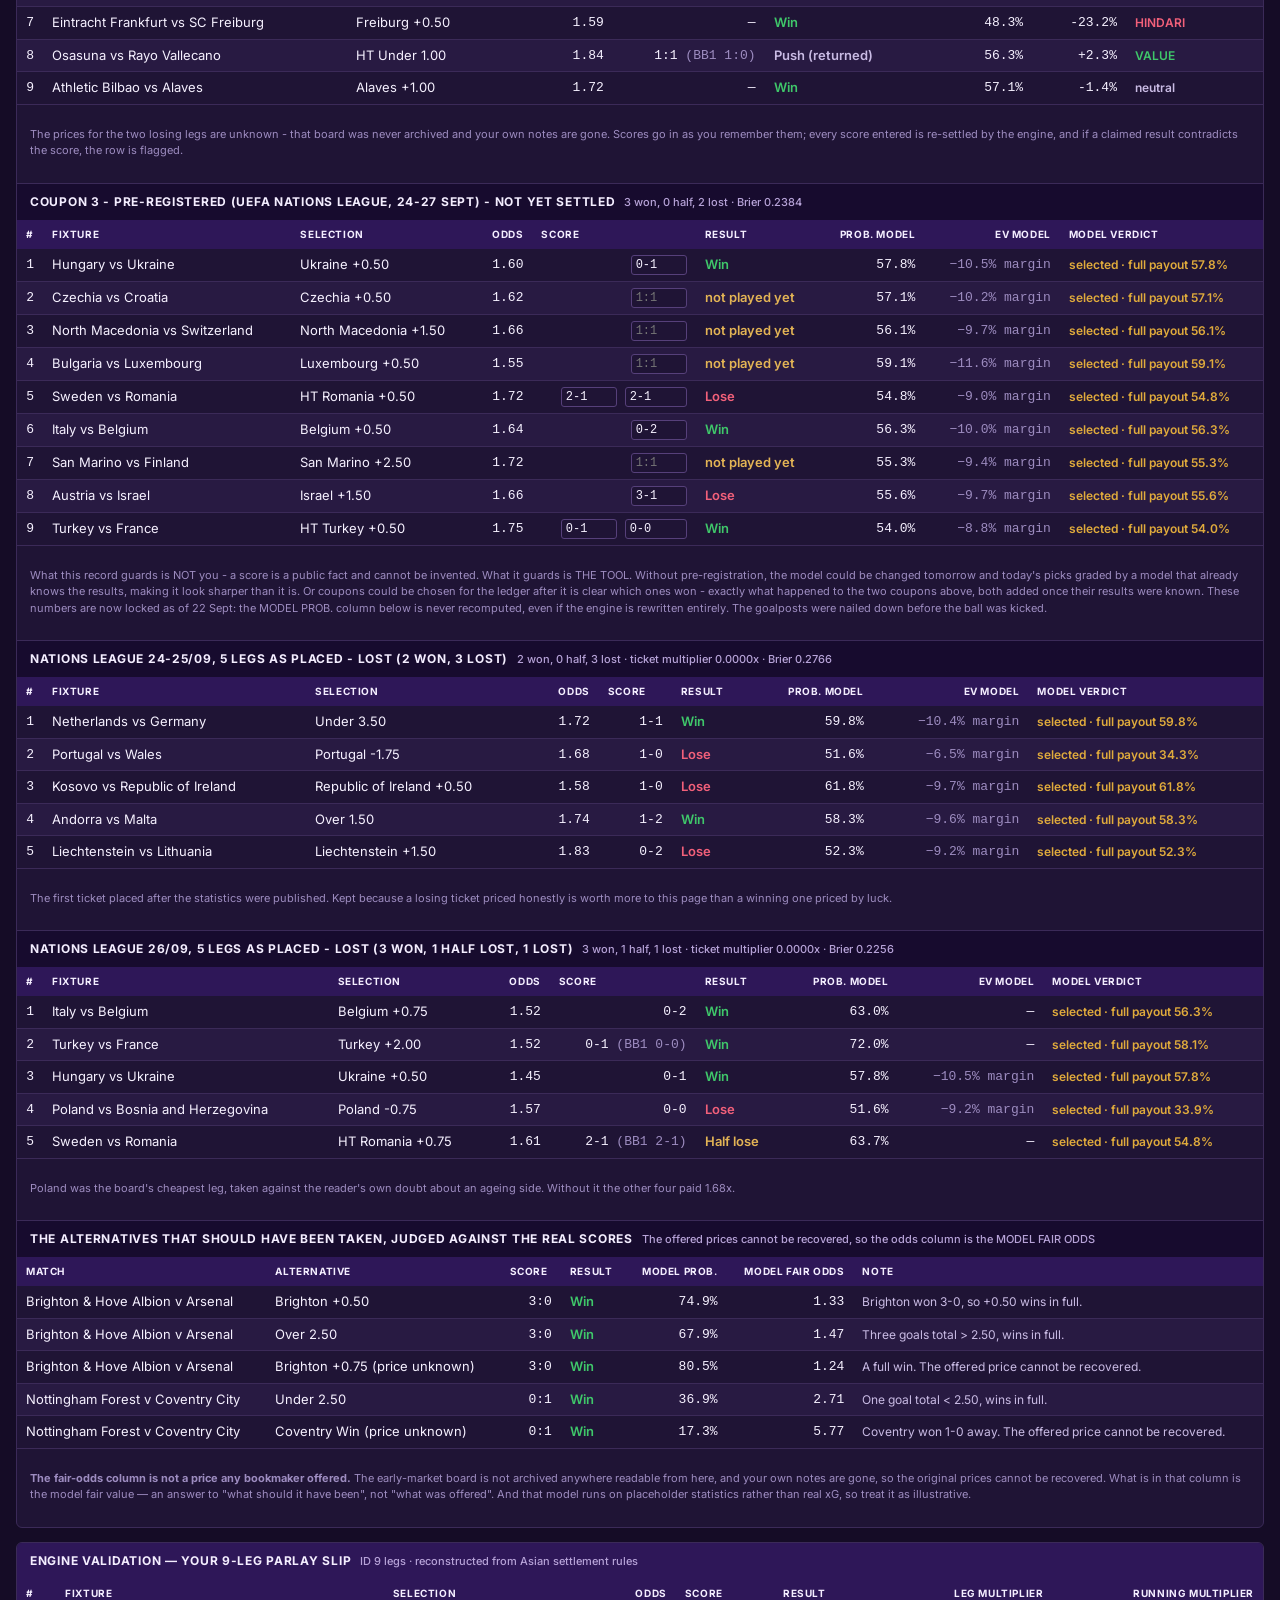
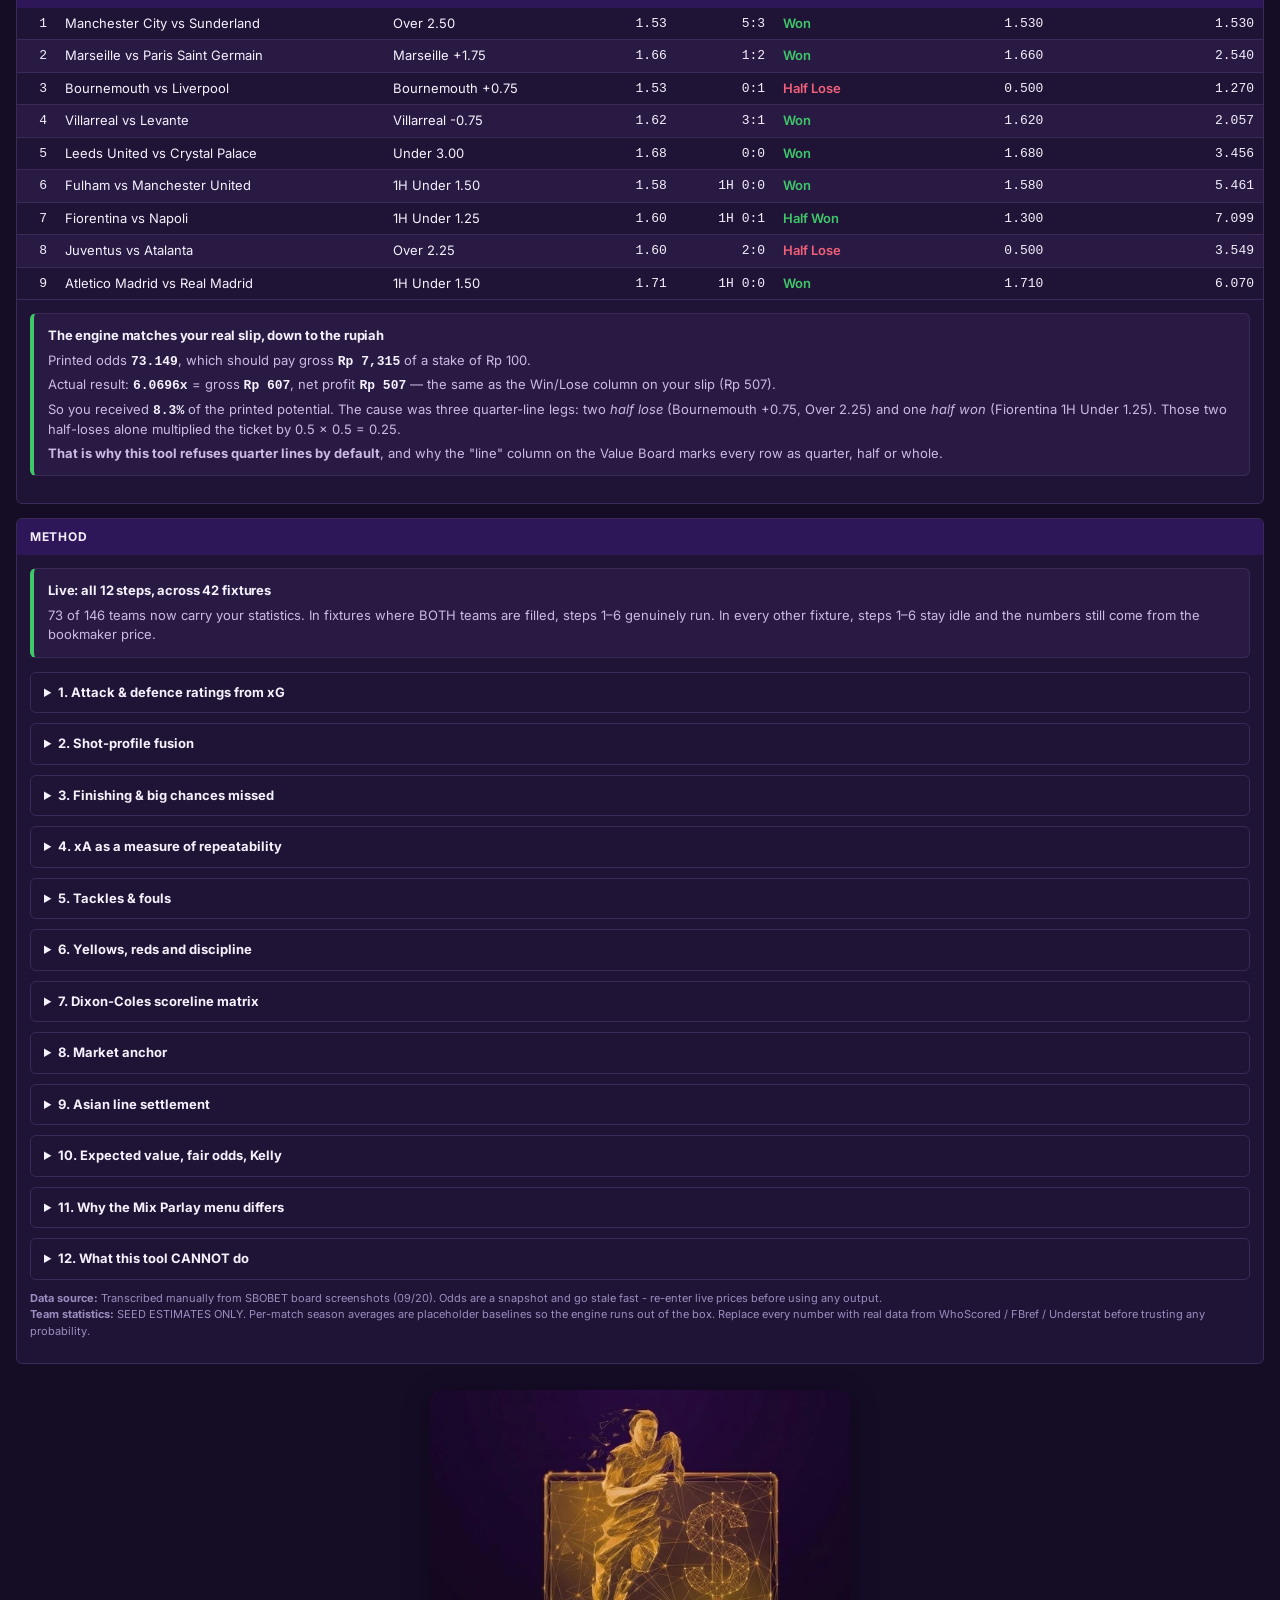
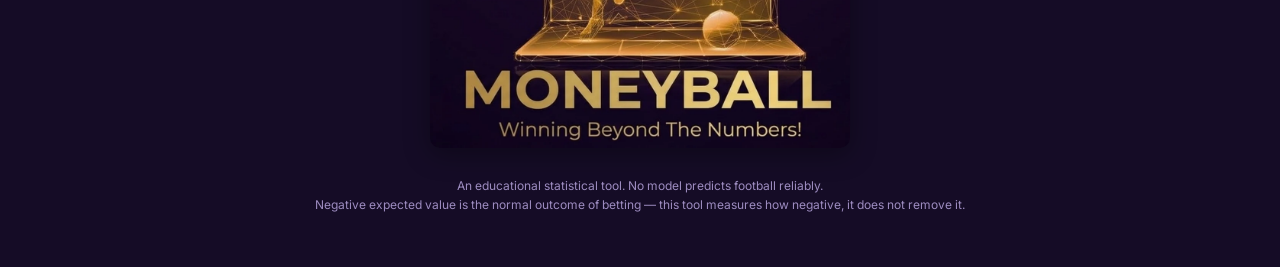
==== commit c6b4b06d: "Fix the data file: a merge conflict marker took the page down The merge before PR #60 left a conflic" ====
--- a/moneyball.html
+++ b/moneyball.html
@@ -13,8 +13,8 @@
 <link rel="preconnect" href="https://fonts.googleapis.com" />
 <link rel="preconnect" href="https://fonts.gstatic.com" crossorigin />
 <link href="https://fonts.googleapis.com/css2?family=Inter:wght@400;500;600;700;800&display=swap" rel="stylesheet" />
-<meta name="build" content="55ef850-214455" />
-<link rel="stylesheet" href="css/moneyball.css?v=55ef850-214455" />
+<meta name="build" content="c297974-214921" />
+<link rel="stylesheet" href="css/moneyball.css?v=c297974-214921" />
 </head>
 <body>
 
@@ -261,7 +261,7 @@
 
 <div class="tip" id="tip" role="tooltip" aria-hidden="true"></div>
 
-<script src="js/moneyball-engine.js?v=55ef850-214455"></script>
-<script src="js/moneyball-app.js?v=55ef850-214455"></script>
+<script src="js/moneyball-engine.js?v=c297974-214921"></script>
+<script src="js/moneyball-app.js?v=c297974-214921"></script>
 </body>
 </html>
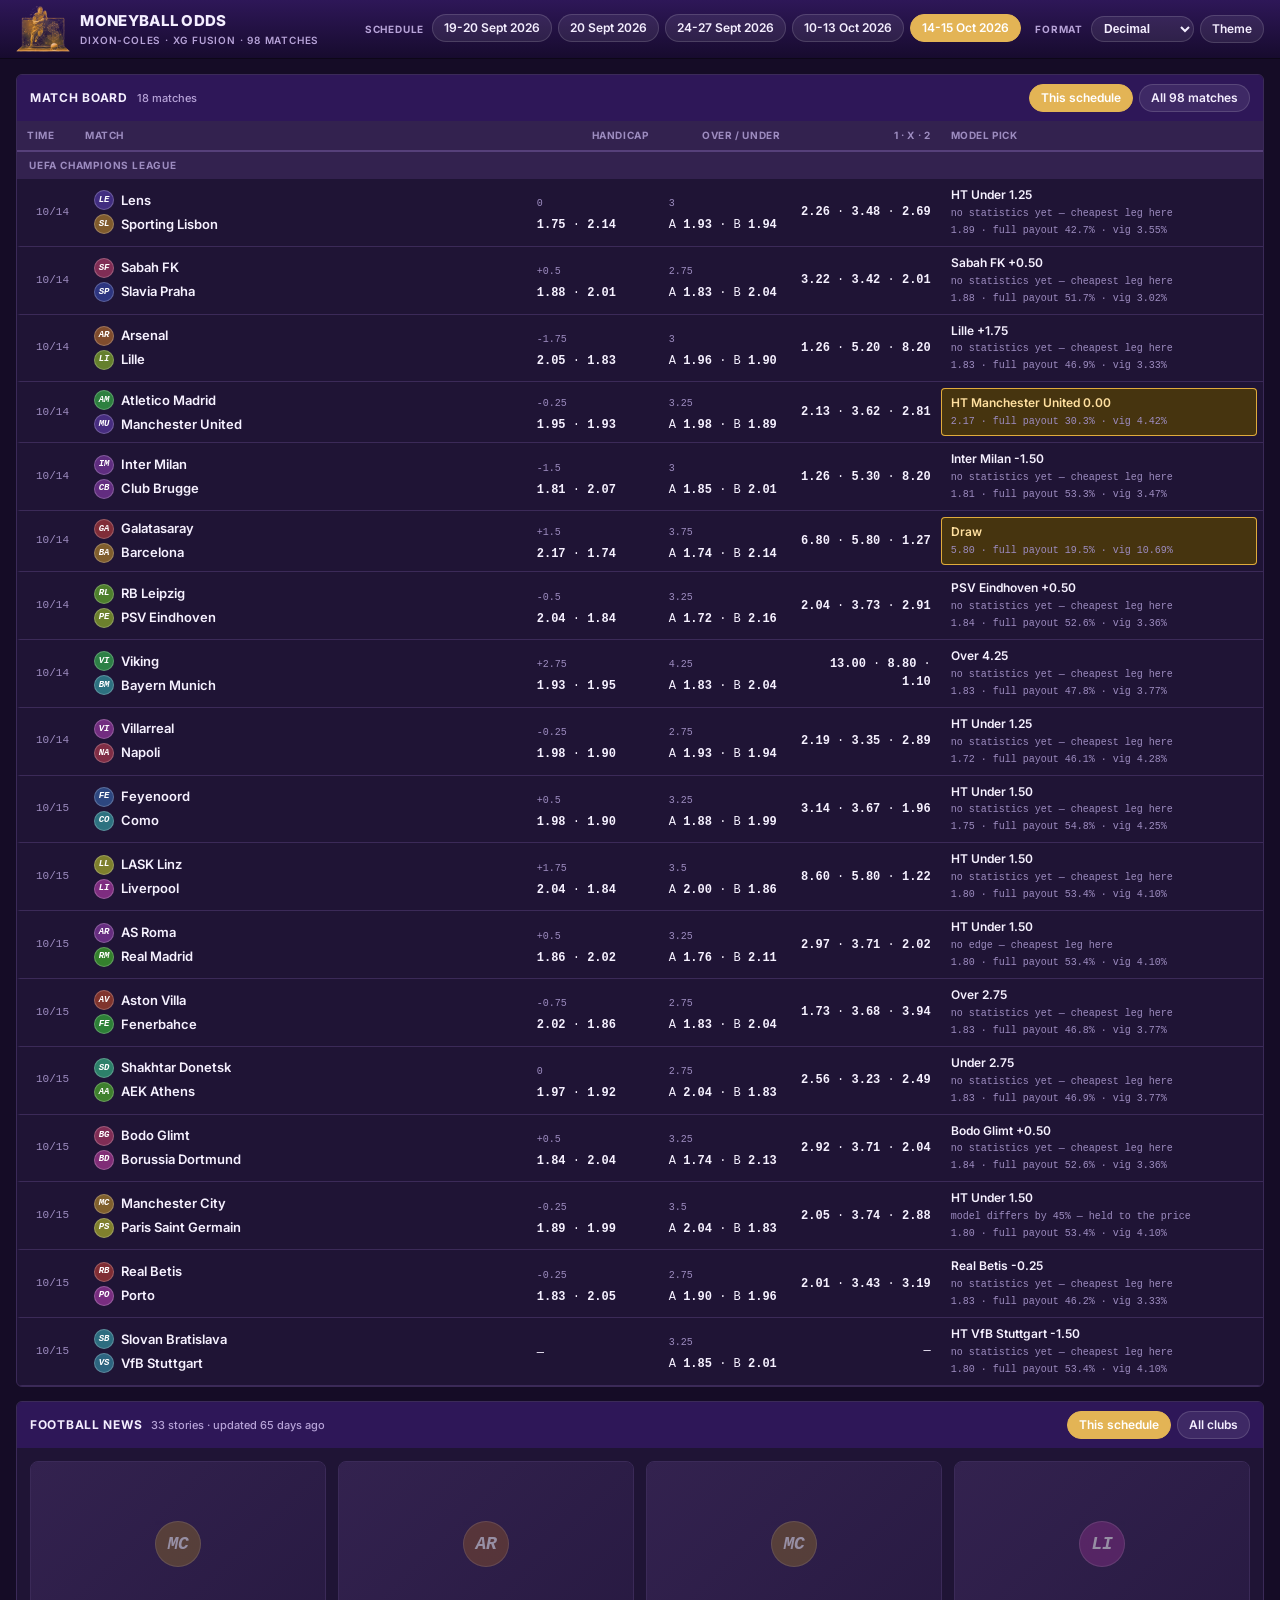
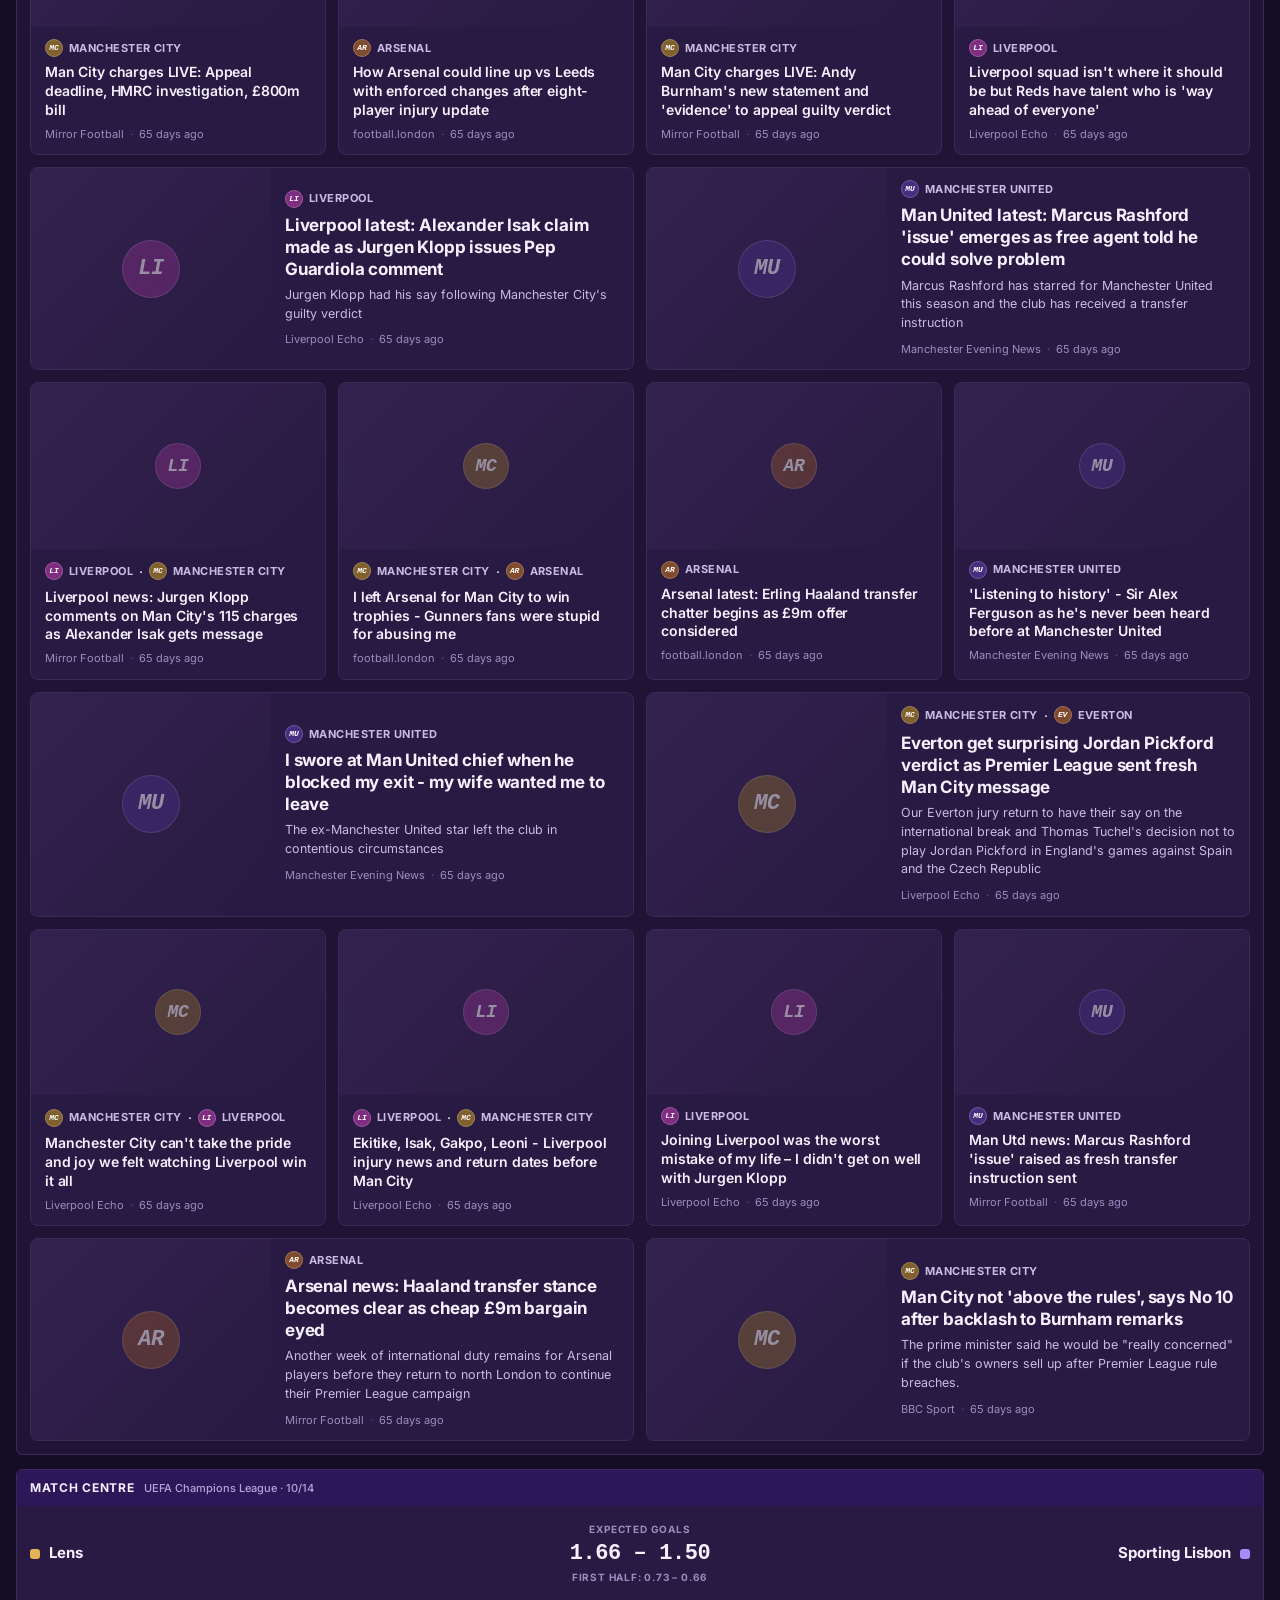
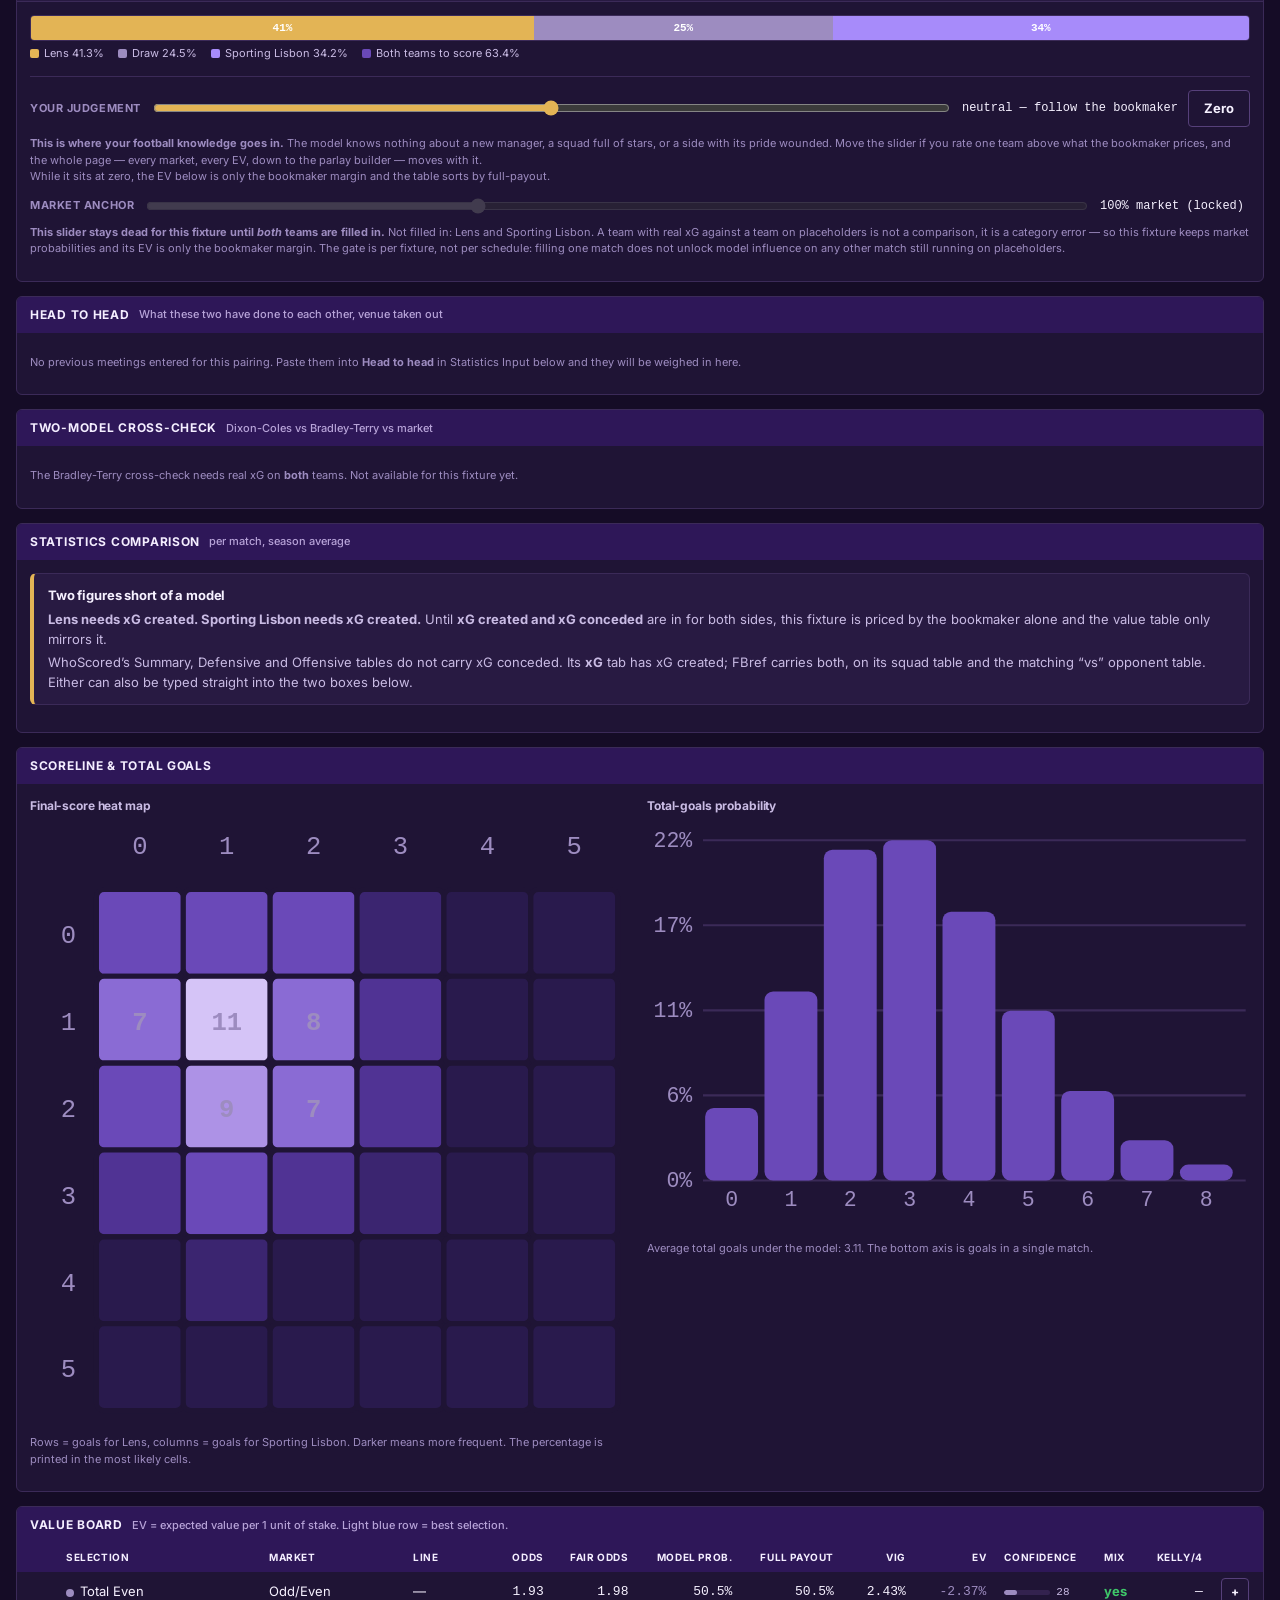
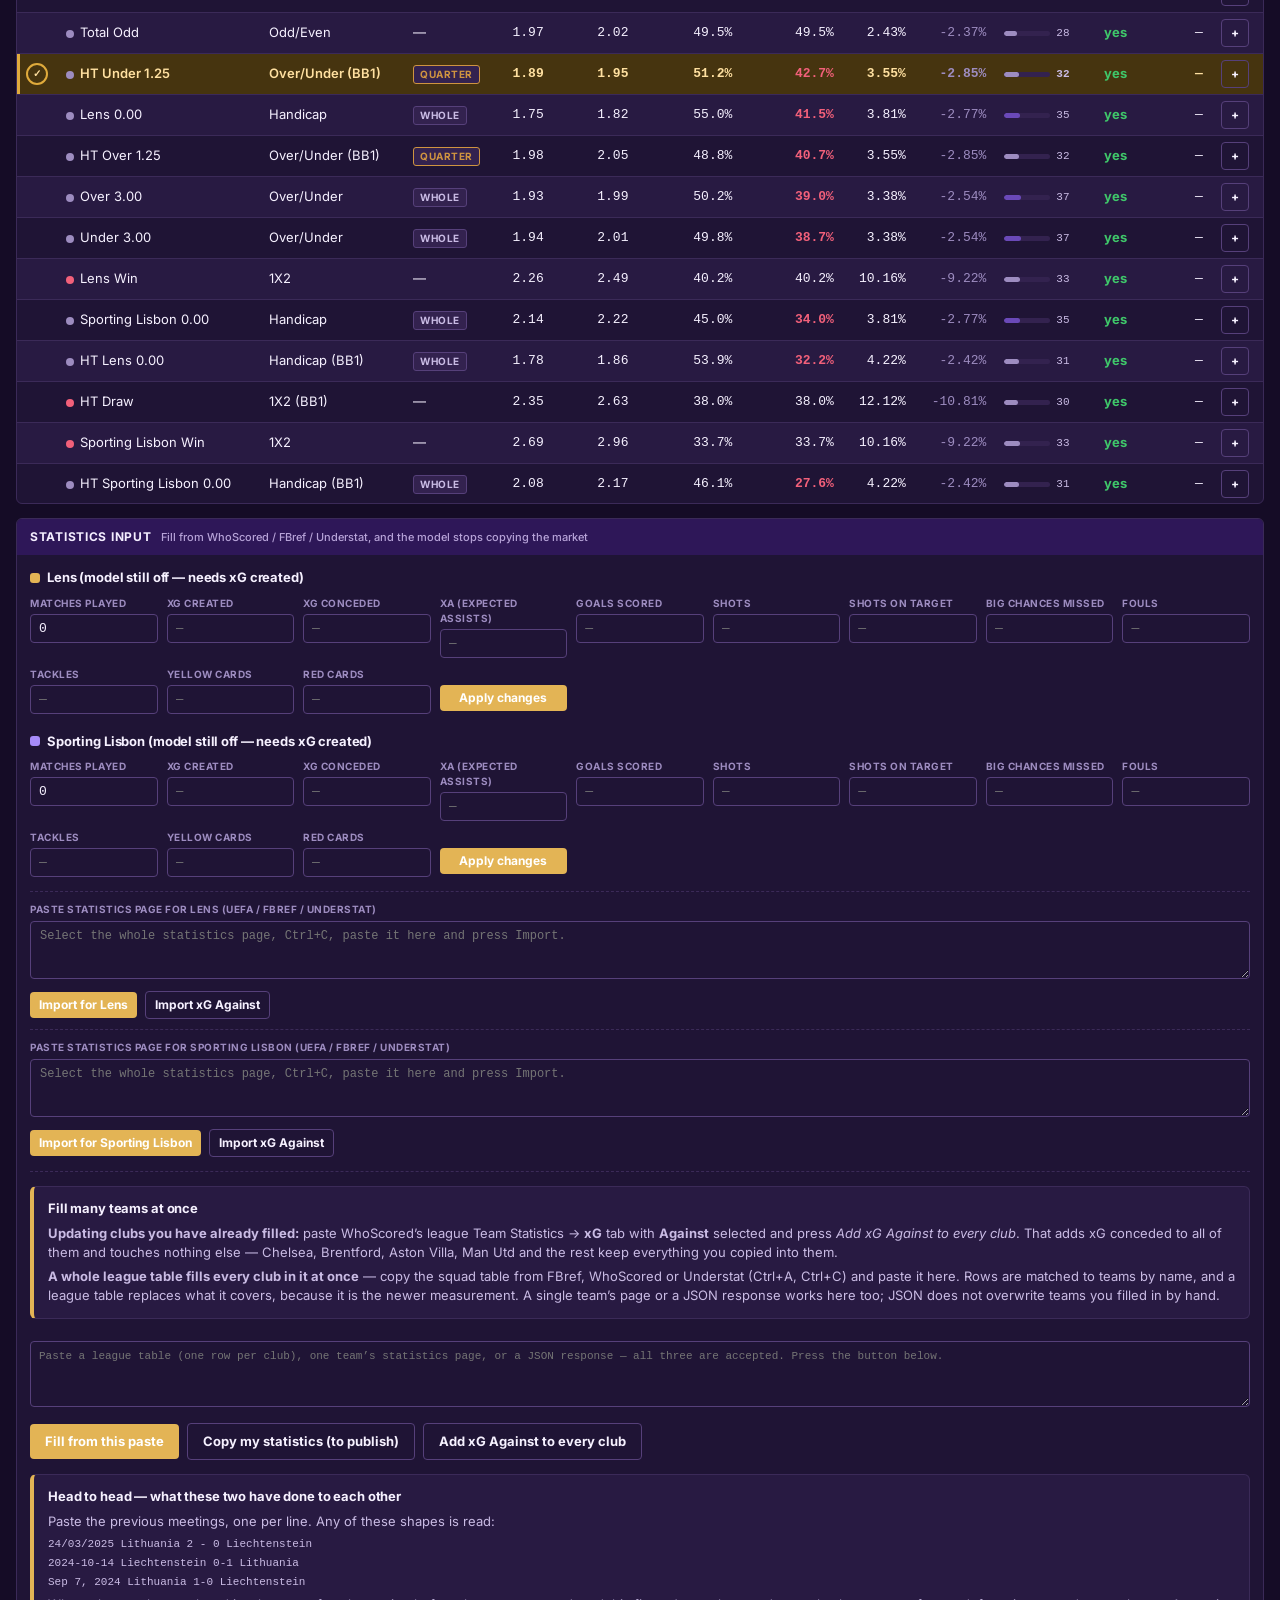
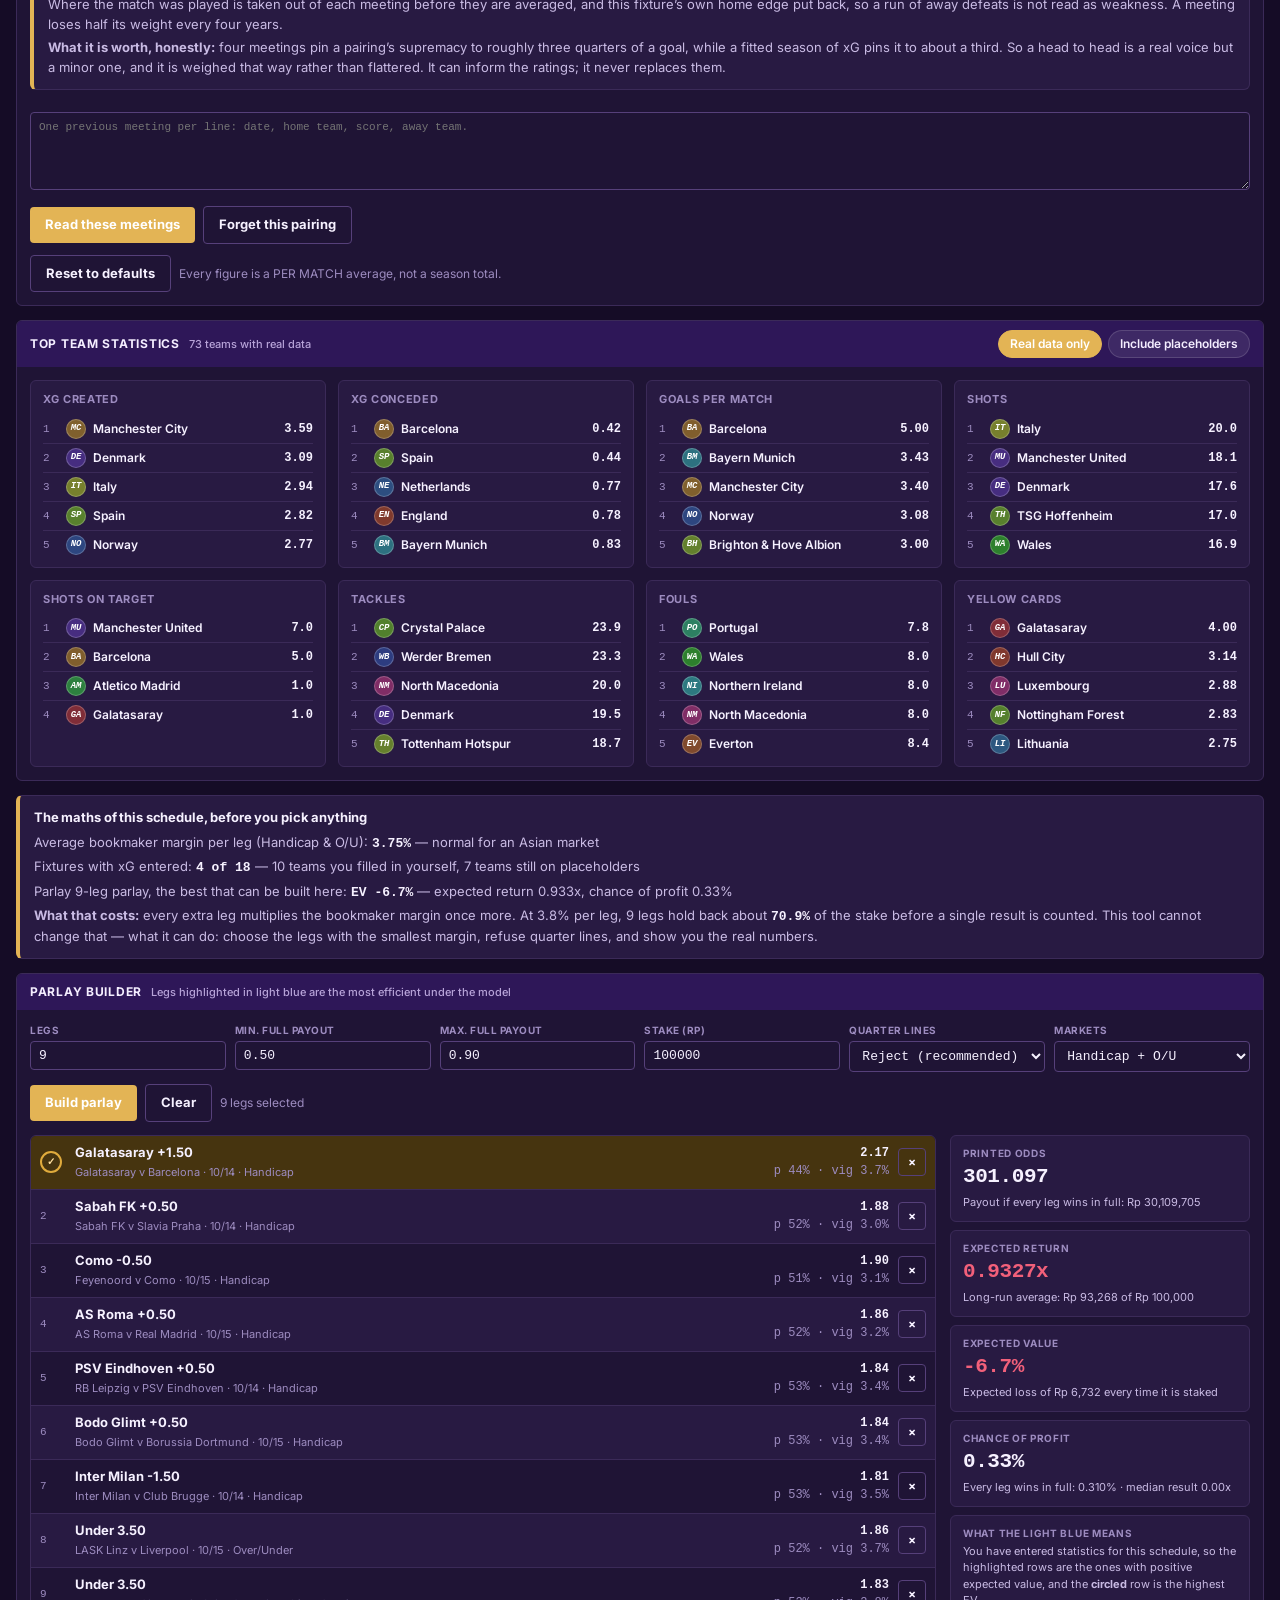
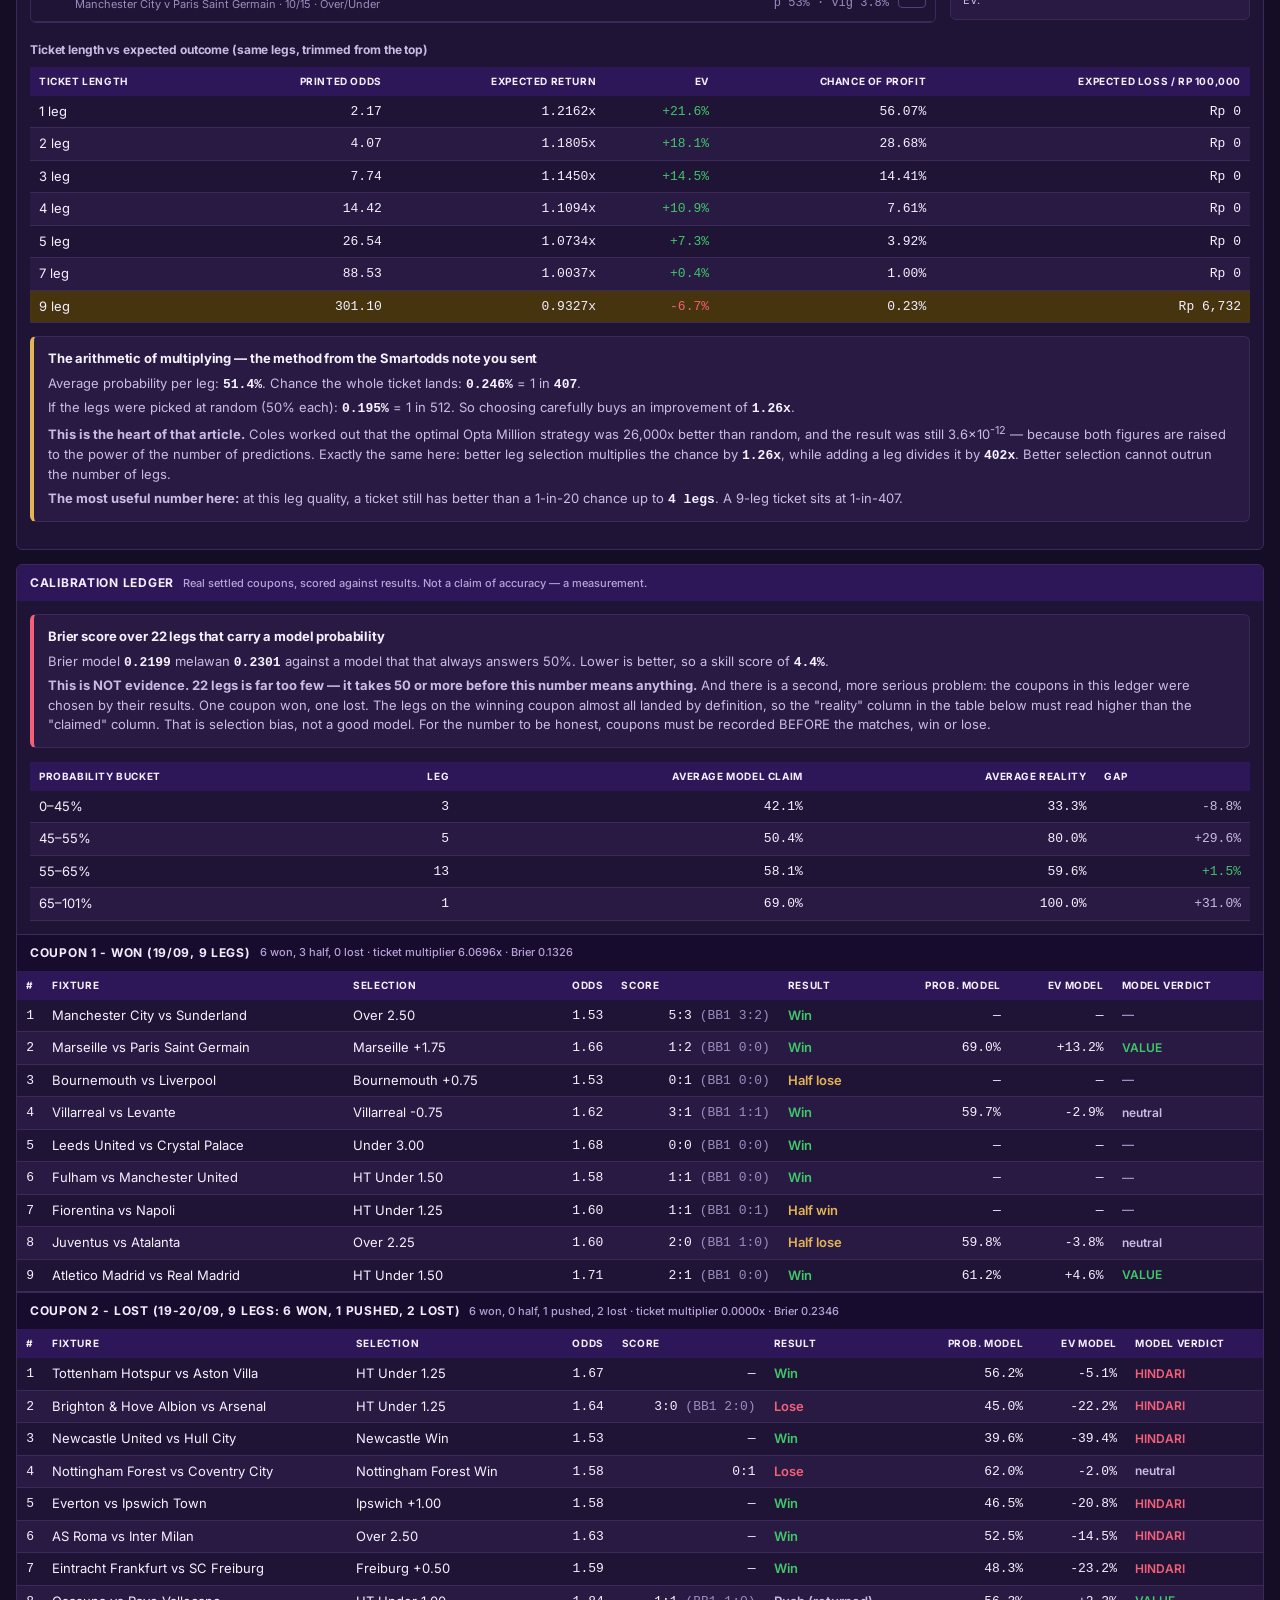
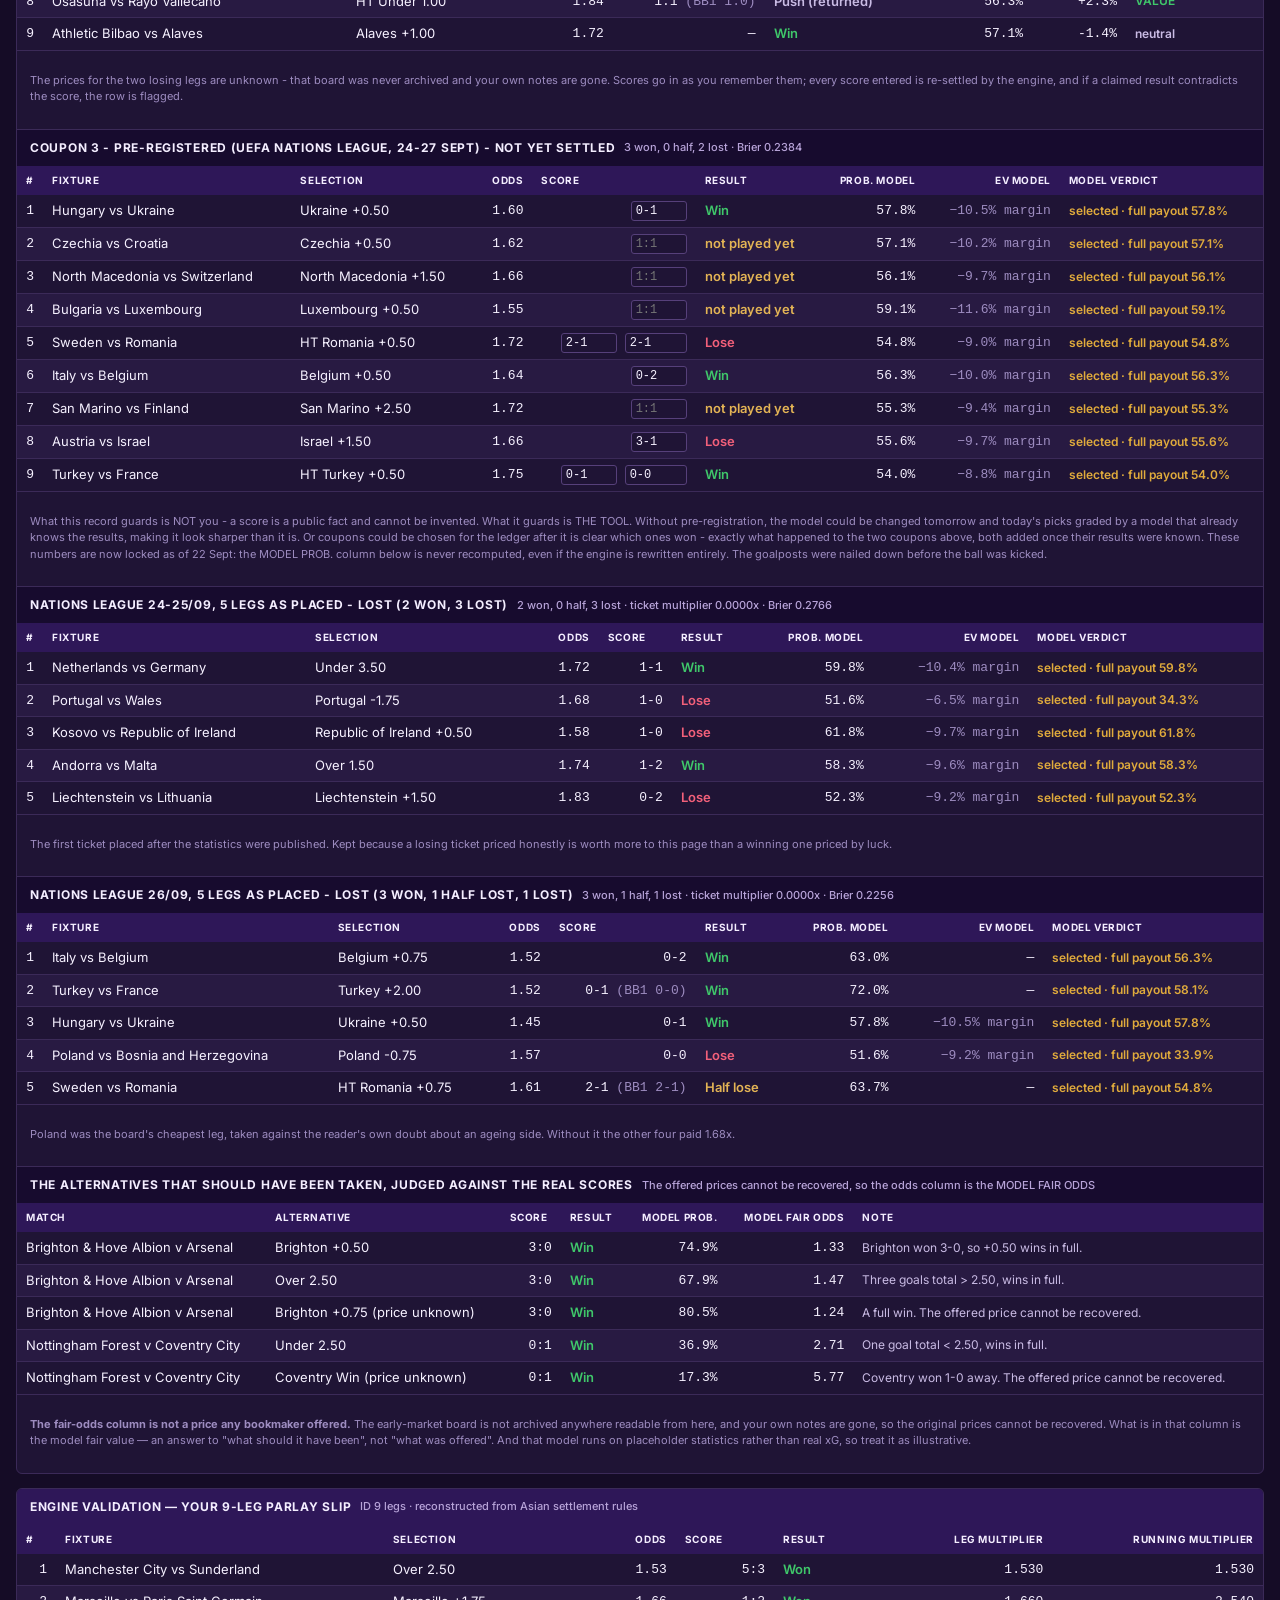
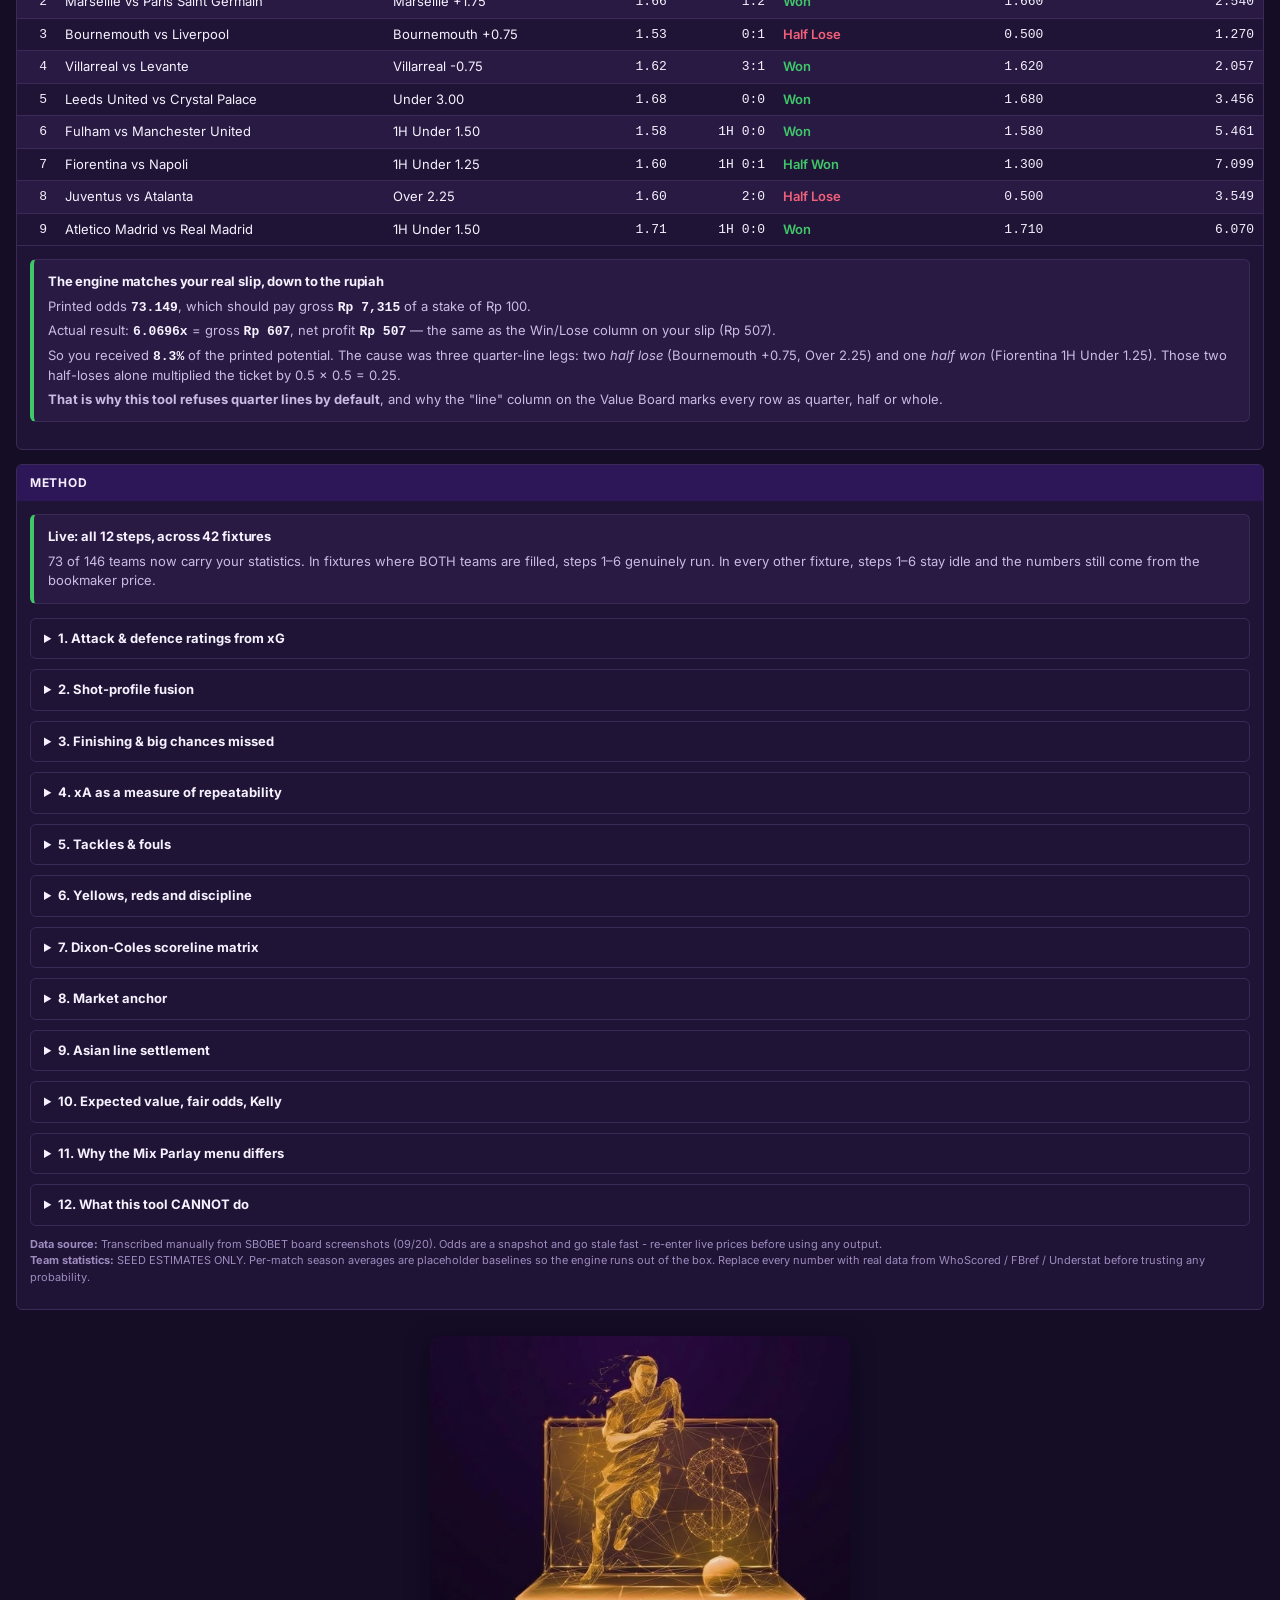
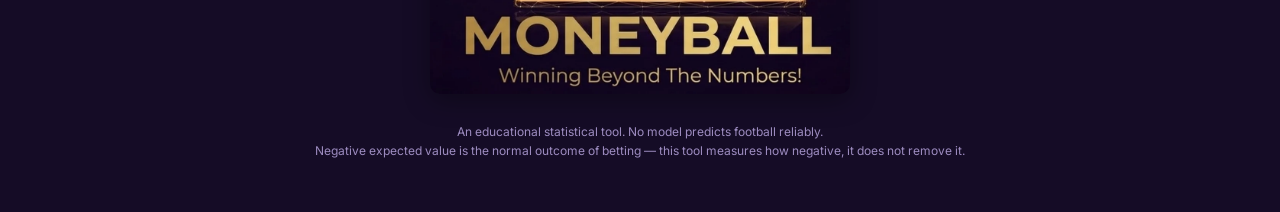
==== commit 547dc802: "Sportmonks: one button pulls every team statistic the plan carries, and keeps it Built for one way o" ====
--- a/moneyball.html
+++ b/moneyball.html
@@ -13,8 +13,8 @@
 <link rel="preconnect" href="https://fonts.googleapis.com" />
 <link rel="preconnect" href="https://fonts.gstatic.com" crossorigin />
 <link href="https://fonts.googleapis.com/css2?family=Inter:wght@400;500;600;700;800&display=swap" rel="stylesheet" />
-<meta name="build" content="c297974-214921" />
-<link rel="stylesheet" href="css/moneyball.css?v=c297974-214921" />
+<meta name="build" content="1e8041e-093159" />
+<link rel="stylesheet" href="css/moneyball.css?v=1e8041e-093159" />
 </head>
 <body>
 
@@ -261,7 +261,7 @@
 
 <div class="tip" id="tip" role="tooltip" aria-hidden="true"></div>
 
-<script src="js/moneyball-engine.js?v=c297974-214921"></script>
-<script src="js/moneyball-app.js?v=c297974-214921"></script>
+<script src="js/moneyball-engine.js?v=1e8041e-093159"></script>
+<script src="js/moneyball-app.js?v=1e8041e-093159"></script>
 </body>
 </html>
